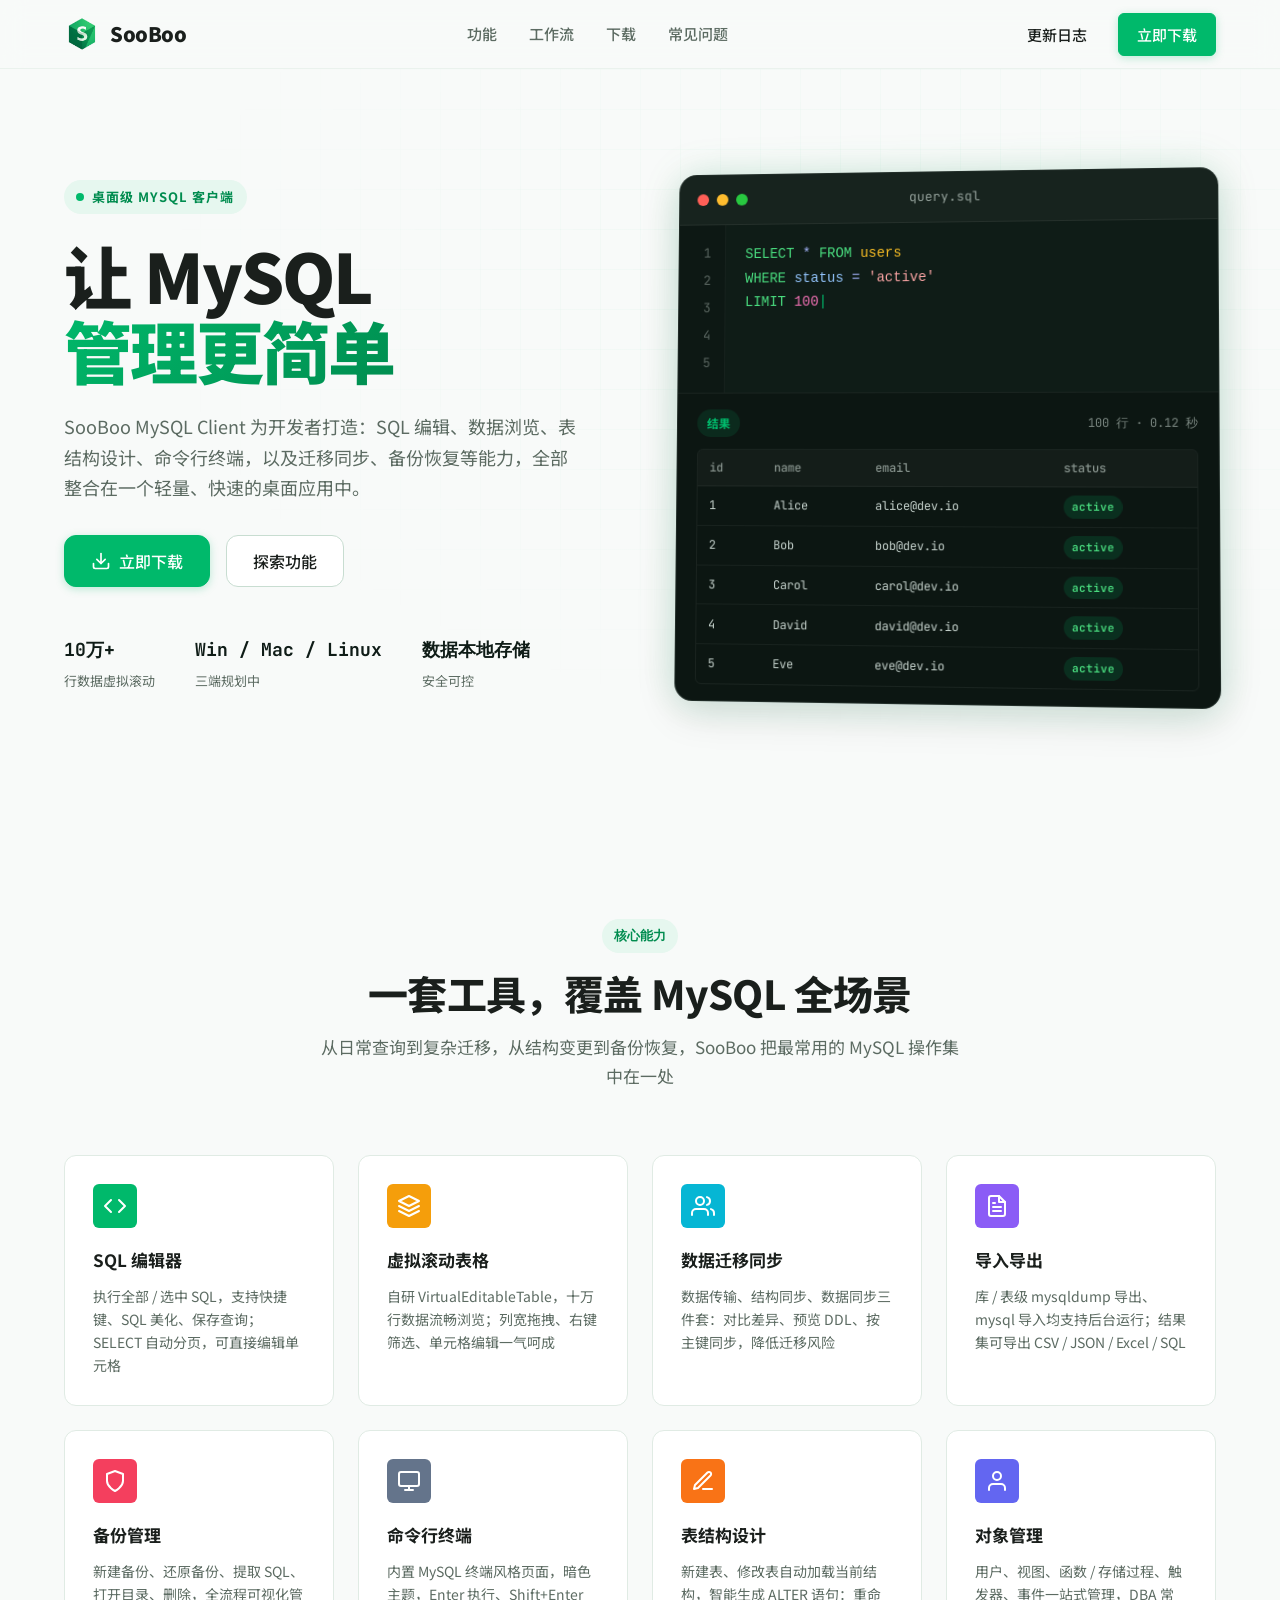
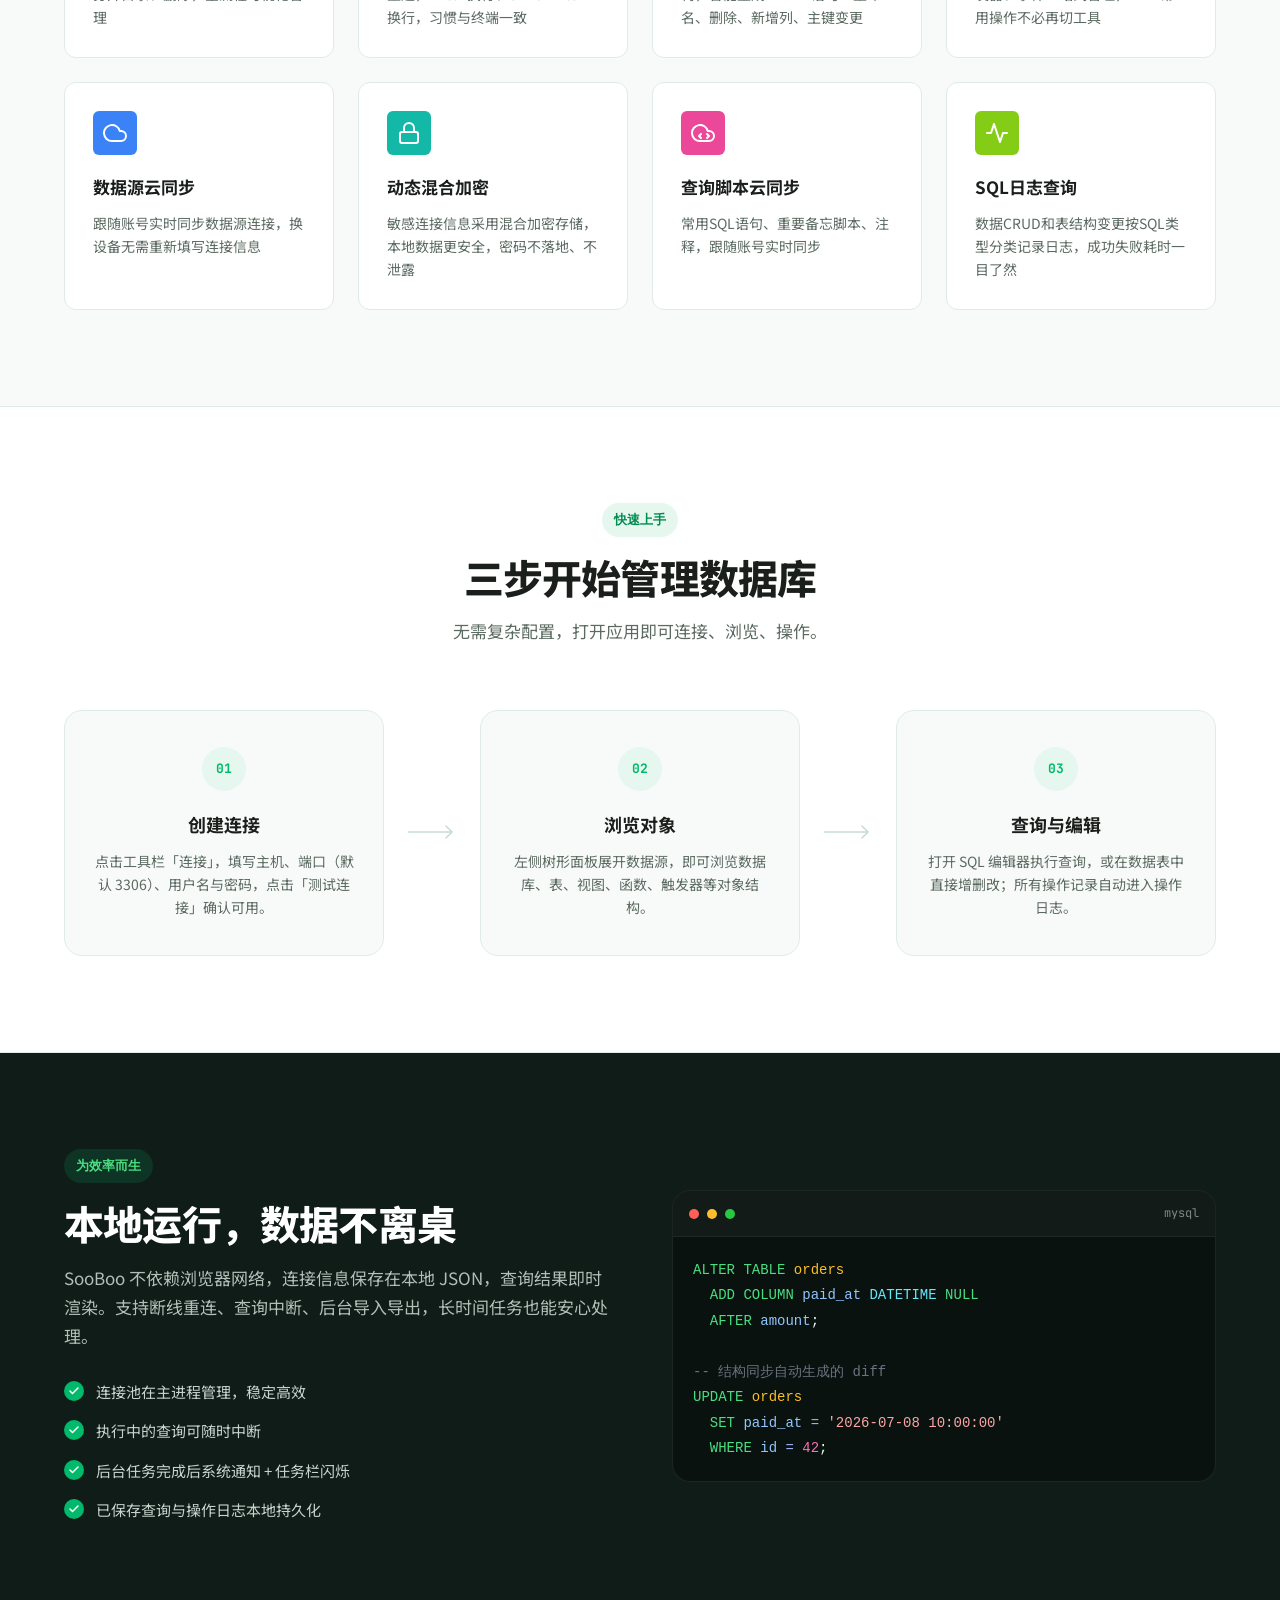
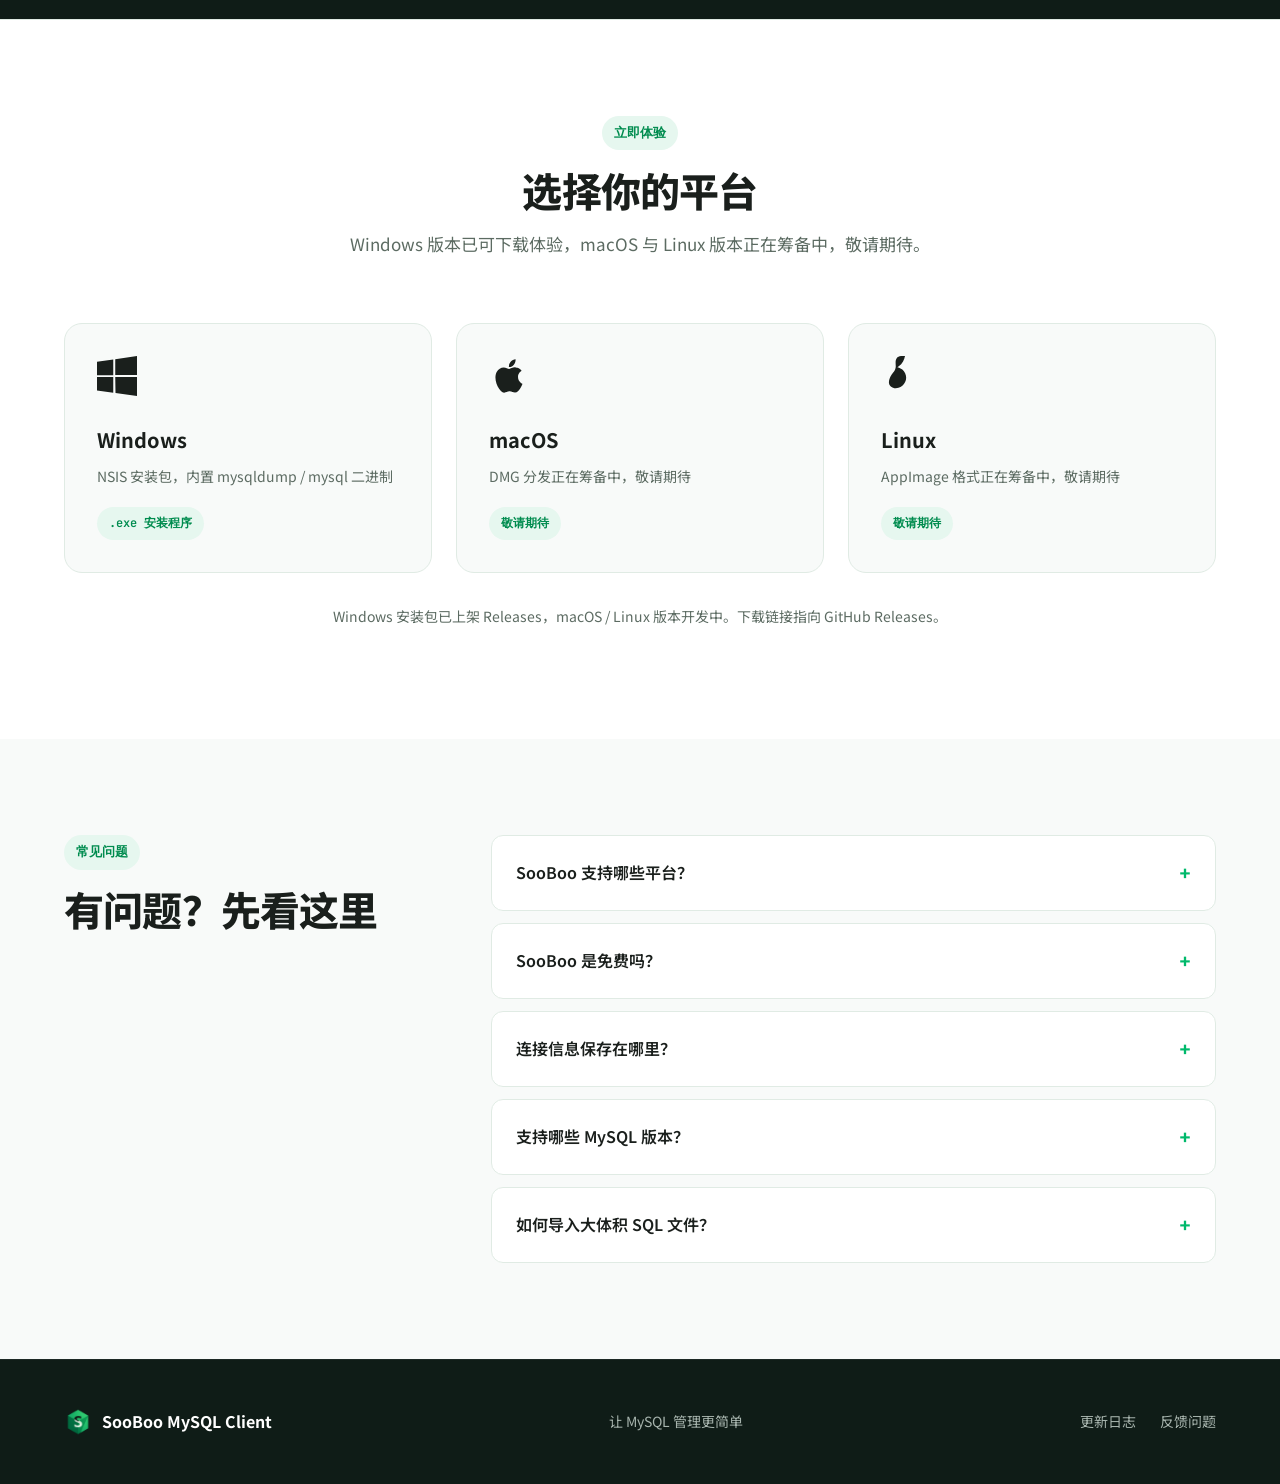
==== index.html @ 230bb172 "feat: publish" ====
<!DOCTYPE html>
<html lang="zh-CN">
<head>
  <meta charset="UTF-8" />
  <meta name="viewport" content="width=device-width, initial-scale=1.0" />
  <title>SooBoo MySQL Client — 简洁实用的 MySQL 桌面客户端</title>
  <meta name="description" content="SooBoo MySQL Client 是一款简洁实用的桌面 MySQL 管理工具，支持 SQL 编辑、数据浏览、表结构设计、迁移同步、备份恢复、命令行终端等完整功能。" />
  <link rel="preconnect" href="https://fonts.googleapis.com" />
  <link rel="preconnect" href="https://fonts.gstatic.com" crossorigin />
  <link href="https://fonts.googleapis.com/css2?family=JetBrains+Mono:wght@400;500;700&family=Noto+Sans+SC:wght@400;500;700;900&display=swap" rel="stylesheet" />
  <link rel="icon" type="image/png" href="assets/logo.png" />
  <link rel="stylesheet" href="styles.css" />
</head>
<body>
  <header class="site-header" id="header">
    <div class="container header-inner">
      <a class="brand" href="#" aria-label="SooBoo MySQL Client 首页">
        <img src="assets/logo.png" alt="" class="brand-logo" width="36" height="36" />
        <span class="brand-name">SooBoo</span>
      </a>

      <nav class="main-nav" aria-label="主导航">
        <a href="#features">功能</a>
        <a href="#workflow">工作流</a>
        <a href="#download">下载</a>
        <a href="#faq">常见问题</a>
      </nav>

      <div class="header-actions">
        <a class="btn btn-ghost" href="https://github.com/LuckLin520/sooboo_mysql/releases" target="_blank" rel="noopener">更新日志</a>
        <a class="btn btn-primary" href="#download">立即下载</a>
      </div>

      <button class="menu-toggle" aria-label="打开菜单" aria-expanded="false" aria-controls="mobile-menu">
        <svg width="24" height="24" viewBox="0 0 24 24" fill="none" stroke="currentColor" stroke-width="2" stroke-linecap="round">
          <line x1="3" y1="6" x2="21" y2="6"></line>
          <line x1="3" y1="12" x2="21" y2="12"></line>
          <line x1="3" y1="18" x2="21" y2="18"></line>
        </svg>
      </button>
    </div>

    <div class="mobile-menu" id="mobile-menu" hidden>
      <nav aria-label="移动端导航">
        <a href="#features">功能</a>
        <a href="#workflow">工作流</a>
        <a href="#download">下载</a>
        <a href="#faq">常见问题</a>
        <a class="btn btn-primary" href="#download">立即下载</a>
      </nav>
    </div>
  </header>

  <main id="main">
    <section class="hero" aria-labelledby="hero-title">
      <div class="hero-grid" aria-hidden="true"></div>
      <div class="container hero-inner">
        <div class="hero-copy">
          <div class="eyebrow">
            <span class="eyebrow-dot"></span>
            桌面级 MySQL 客户端
          </div>
          <h1 id="hero-title" class="hero-title">
            让 MySQL<br />
            <span class="text-gradient">管理更简单</span>
          </h1>
          <p class="hero-lead">
            SooBoo MySQL Client 为开发者打造：SQL 编辑、数据浏览、表结构设计、命令行终端，以及迁移同步、备份恢复等能力，全部整合在一个轻量、快速的桌面应用中。
          </p>
          <div class="hero-cta">
            <a class="btn btn-primary btn-lg" href="#download">
              <svg width="20" height="20" viewBox="0 0 24 24" fill="none" stroke="currentColor" stroke-width="2" stroke-linecap="round" stroke-linejoin="round" aria-hidden="true">
                <path d="M21 15v4a2 2 0 0 1-2 2H5a2 2 0 0 1-2-2v-4"></path>
                <polyline points="7 10 12 15 17 10"></polyline>
                <line x1="12" y1="15" x2="12" y2="3"></line>
              </svg>
              立即下载
            </a>
            <a class="btn btn-secondary btn-lg" href="#features">
              探索功能
            </a>
          </div>
          <div class="hero-stats">
            <div class="stat">
              <strong class="stat-value">10万+</strong>
              <span class="stat-label">行数据虚拟滚动</span>
            </div>
            <div class="stat">
              <strong class="stat-value">Win / Mac / Linux</strong>
              <span class="stat-label">三端规划中</span>
            </div>
            <div class="stat">
              <strong class="stat-value">数据本地存储</strong>
              <span class="stat-label">安全可控</span>
            </div>
          </div>
        </div>

        <div class="hero-demo">
          <div class="editor-window">
            <div class="editor-titlebar">
              <div class="window-controls">
                <span class="window-dot"></span>
                <span class="window-dot"></span>
                <span class="window-dot"></span>
              </div>
              <span class="editor-filename">query.sql</span>
            </div>
            <div class="editor-body">
              <div class="editor-sidebar">
                <span>1</span>
                <span>2</span>
                <span>3</span>
                <span>4</span>
                <span>5</span>
              </div>
              <div class="editor-content">
                <pre><code><span class="sql-keyword">SELECT</span> <span class="sql-operator">*</span> <span class="sql-keyword">FROM</span> <span class="sql-table">users</span>
<span class="sql-keyword">WHERE</span> <span class="sql-column">status</span> <span class="sql-operator">=</span> <span class="sql-string">'active'</span>
<span class="sql-keyword">LIMIT</span> <span class="sql-number">100</span><span class="cursor" aria-hidden="true">|</span></code></pre>
              </div>
            </div>
            <div class="result-panel">
              <div class="result-header">
                <span class="result-badge">结果</span>
                <span class="result-meta">100 行 · 0.12 秒</span>
              </div>
              <div class="result-table-wrap">
                <table class="result-table">
                  <thead>
                    <tr>
                      <th>id</th>
                      <th>name</th>
                      <th>email</th>
                      <th>status</th>
                    </tr>
                  </thead>
                  <tbody>
                    <tr><td>1</td><td>Alice</td><td>alice@dev.io</td><td><span class="status-pill active">active</span></td></tr>
                    <tr><td>2</td><td>Bob</td><td>bob@dev.io</td><td><span class="status-pill active">active</span></td></tr>
                    <tr><td>3</td><td>Carol</td><td>carol@dev.io</td><td><span class="status-pill active">active</span></td></tr>
                    <tr><td>4</td><td>David</td><td>david@dev.io</td><td><span class="status-pill active">active</span></td></tr>
                    <tr><td>5</td><td>Eve</td><td>eve@dev.io</td><td><span class="status-pill active">active</span></td></tr>
                  </tbody>
                </table>
              </div>
            </div>
          </div>
        </div>
      </div>
    </section>

    <section class="section features" id="features" aria-labelledby="features-title">
      <div class="container">
        <div class="section-header reveal">
          <span class="section-eyebrow">核心能力</span>
          <h2 id="features-title" class="section-title">一套工具，覆盖 MySQL 全场景</h2>
          <p class="section-desc">从日常查询到复杂迁移，从结构变更到备份恢复，SooBoo 把最常用的 MySQL 操作集中在一处</p>
        </div>

        <div class="features-grid">
          <article class="feature-card reveal">
            <div class="feature-icon feature-icon-green">
              <svg width="24" height="24" viewBox="0 0 24 24" fill="none" stroke="currentColor" stroke-width="2" stroke-linecap="round" stroke-linejoin="round" aria-hidden="true">
                <polyline points="16 18 22 12 16 6"></polyline>
                <polyline points="8 6 2 12 8 18"></polyline>
              </svg>
            </div>
            <h3>SQL 编辑器</h3>
            <p>执行全部 / 选中 SQL，支持快捷键、SQL 美化、保存查询；SELECT 自动分页，可直接编辑单元格</p>
          </article>

          <article class="feature-card reveal">
            <div class="feature-icon feature-icon-amber">
              <svg width="24" height="24" viewBox="0 0 24 24" fill="none" stroke="currentColor" stroke-width="2" stroke-linecap="round" stroke-linejoin="round" aria-hidden="true">
                <path d="M12 2L2 7l10 5 10-5-10-5z"></path>
                <path d="M2 17l10 5 10-5"></path>
                <path d="M2 12l10 5 10-5"></path>
              </svg>
            </div>
            <h3>虚拟滚动表格</h3>
            <p>自研 VirtualEditableTable，十万行数据流畅浏览；列宽拖拽、右键筛选、单元格编辑一气呵成</p>
          </article>

          <article class="feature-card reveal">
            <div class="feature-icon feature-icon-cyan">
              <svg width="24" height="24" viewBox="0 0 24 24" fill="none" stroke="currentColor" stroke-width="2" stroke-linecap="round" stroke-linejoin="round" aria-hidden="true">
                <path d="M17 21v-2a4 4 0 0 0-4-4H5a4 4 0 0 0-4 4v2"></path>
                <circle cx="9" cy="7" r="4"></circle>
                <path d="M23 21v-2a4 4 0 0 0-3-3.87"></path>
                <path d="M16 3.13a4 4 0 0 1 0 7.75"></path>
              </svg>
            </div>
            <h3>数据迁移同步</h3>
            <p>数据传输、结构同步、数据同步三件套：对比差异、预览 DDL、按主键同步，降低迁移风险</p>
          </article>

          <article class="feature-card reveal">
            <div class="feature-icon feature-icon-purple">
              <svg width="24" height="24" viewBox="0 0 24 24" fill="none" stroke="currentColor" stroke-width="2" stroke-linecap="round" stroke-linejoin="round" aria-hidden="true">
                <path d="M14 2H6a2 2 0 0 0-2 2v16a2 2 0 0 0 2 2h12a2 2 0 0 0 2-2V8z"></path>
                <polyline points="14 2 14 8 20 8"></polyline>
                <line x1="16" y1="13" x2="8" y2="13"></line>
                <line x1="16" y1="17" x2="8" y2="17"></line>
                <polyline points="10 9 9 9 8 9"></polyline>
              </svg>
            </div>
            <h3>导入导出</h3>
            <p>库 / 表级 mysqldump 导出、mysql 导入均支持后台运行；结果集可导出 CSV / JSON / Excel / SQL</p>
          </article>

          <article class="feature-card reveal">
            <div class="feature-icon feature-icon-rose">
              <svg width="24" height="24" viewBox="0 0 24 24" fill="none" stroke="currentColor" stroke-width="2" stroke-linecap="round" stroke-linejoin="round" aria-hidden="true">
                <path d="M12 22s8-4 8-10V5l-8-3-8 3v7c0 6 8 10 8 10z"></path>
              </svg>
            </div>
            <h3>备份管理</h3>
            <p>新建备份、还原备份、提取 SQL、打开目录、删除，全流程可视化管理</p>
          </article>

          <article class="feature-card reveal">
            <div class="feature-icon feature-icon-slate">
              <svg width="24" height="24" viewBox="0 0 24 24" fill="none" stroke="currentColor" stroke-width="2" stroke-linecap="round" stroke-linejoin="round" aria-hidden="true">
                <rect x="2" y="3" width="20" height="14" rx="2" ry="2"></rect>
                <line x1="8" y1="21" x2="16" y2="21"></line>
                <line x1="12" y1="17" x2="12" y2="21"></line>
              </svg>
            </div>
            <h3>命令行终端</h3>
            <p>内置 MySQL 终端风格页面，暗色主题，Enter 执行、Shift+Enter 换行，习惯与终端一致</p>
          </article>

          <article class="feature-card reveal">
            <div class="feature-icon feature-icon-orange">
              <svg width="24" height="24" viewBox="0 0 24 24" fill="none" stroke="currentColor" stroke-width="2" stroke-linecap="round" stroke-linejoin="round" aria-hidden="true">
                <path d="M12 20h9"></path>
                <path d="M16.5 3.5a2.121 2.121 0 0 1 3 3L7 19l-4 1 1-4L16.5 3.5z"></path>
              </svg>
            </div>
            <h3>表结构设计</h3>
            <p>新建表、修改表自动加载当前结构，智能生成 ALTER 语句：重命名、删除、新增列、主键变更</p>
          </article>

          <article class="feature-card reveal">
            <div class="feature-icon feature-icon-indigo">
              <svg width="24" height="24" viewBox="0 0 24 24" fill="none" stroke="currentColor" stroke-width="2" stroke-linecap="round" stroke-linejoin="round" aria-hidden="true">
                <path d="M20 21v-2a4 4 0 0 0-4-4H8a4 4 0 0 0-4 4v2"></path>
                <circle cx="12" cy="7" r="4"></circle>
              </svg>
            </div>
            <h3>对象管理</h3>
            <p>用户、视图、函数 / 存储过程、触发器、事件一站式管理，DBA 常用操作不必再切工具</p>
          </article>

          <article class="feature-card reveal">
            <div class="feature-icon feature-icon-blue">
              <svg width="24" height="24" viewBox="0 0 24 24" fill="none" stroke="currentColor" stroke-width="2" stroke-linecap="round" stroke-linejoin="round" aria-hidden="true">
                <path d="M18 10h-1.26A8 8 0 1 0 9 20h9a5 5 0 0 0 0-10z"></path>
              </svg>
            </div>
            <h3>数据源云同步</h3>
            <p>跟随账号实时同步数据源连接，换设备无需重新填写连接信息</p>
          </article>

          <article class="feature-card reveal">
            <div class="feature-icon feature-icon-teal">
              <svg width="24" height="24" viewBox="0 0 24 24" fill="none" stroke="currentColor" stroke-width="2" stroke-linecap="round" stroke-linejoin="round" aria-hidden="true">
                <rect x="3" y="11" width="18" height="11" rx="2" ry="2"></rect>
                <path d="M7 11V7a5 5 0 0 1 10 0v4"></path>
              </svg>
            </div>
            <h3>动态混合加密</h3>
            <p>敏感连接信息采用混合加密存储，本地数据更安全，密码不落地、不泄露</p>
          </article>

          <article class="feature-card reveal">
            <div class="feature-icon feature-icon-pink">
              <svg width="24" height="24" viewBox="0 0 24 24" fill="none" stroke="currentColor" stroke-width="2" stroke-linecap="round" stroke-linejoin="round" aria-hidden="true">
                <path d="M18 10h-1.26A8 8 0 1 0 9 20h9a5 5 0 0 0 0-10z"></path>
                <polyline points="10 13 8 15 10 17"></polyline>
                <polyline points="16 13 18 15 16 17"></polyline>
              </svg>
            </div>
            <h3>查询脚本云同步</h3>
            <p>常用SQL语句、重要备忘脚本、注释，跟随账号实时同步</p>
          </article>

          <article class="feature-card reveal">
            <div class="feature-icon feature-icon-lime">
              <svg width="24" height="24" viewBox="0 0 24 24" fill="none" stroke="currentColor" stroke-width="2" stroke-linecap="round" stroke-linejoin="round" aria-hidden="true">
                <polyline points="22 12 18 12 15 21 9 3 6 12 2 12"></polyline>
              </svg>
            </div>
            <h3>SQL日志查询</h3>
            <p>数据CRUD和表结构变更按SQL类型分类记录日志，成功失败耗时一目了然</p>
          </article>
        </div>
      </div>
    </section>

    <section class="section workflow" id="workflow" aria-labelledby="workflow-title">
      <div class="container">
        <div class="section-header reveal">
          <span class="section-eyebrow">快速上手</span>
          <h2 id="workflow-title" class="section-title">三步开始管理数据库</h2>
          <p class="section-desc">无需复杂配置，打开应用即可连接、浏览、操作。</p>
        </div>

        <div class="workflow-grid">
          <div class="workflow-step reveal">
            <div class="step-number">01</div>
            <h3>创建连接</h3>
            <p>点击工具栏「连接」，填写主机、端口（默认 3306）、用户名与密码，点击「测试连接」确认可用。</p>
          </div>
          <div class="workflow-connector" aria-hidden="true">
            <svg width="48" height="16" viewBox="0 0 48 16" fill="none">
              <path d="M0 8h44m-6-6l6 6-6 6" stroke="currentColor" stroke-width="1.5" stroke-linecap="round" stroke-linejoin="round" />
            </svg>
          </div>
          <div class="workflow-step reveal">
            <div class="step-number">02</div>
            <h3>浏览对象</h3>
            <p>左侧树形面板展开数据源，即可浏览数据库、表、视图、函数、触发器等对象结构。</p>
          </div>
          <div class="workflow-connector" aria-hidden="true">
            <svg width="48" height="16" viewBox="0 0 48 16" fill="none">
              <path d="M0 8h44m-6-6l6 6-6 6" stroke="currentColor" stroke-width="1.5" stroke-linecap="round" stroke-linejoin="round" />
            </svg>
          </div>
          <div class="workflow-step reveal">
            <div class="step-number">03</div>
            <h3>查询与编辑</h3>
            <p>打开 SQL 编辑器执行查询，或在数据表中直接增删改；所有操作记录自动进入操作日志。</p>
          </div>
        </div>
      </div>
    </section>

    <section class="section power" aria-labelledby="power-title">
      <div class="container power-inner">
        <div class="power-copy reveal">
          <span class="section-eyebrow">为效率而生</span>
          <h2 id="power-title" class="section-title">本地运行，数据不离桌</h2>
          <p>SooBoo 不依赖浏览器网络，连接信息保存在本地 JSON，查询结果即时渲染。支持断线重连、查询中断、后台导入导出，长时间任务也能安心处理。</p>
          <ul class="checklist">
            <li>连接池在主进程管理，稳定高效</li>
            <li>执行中的查询可随时中断</li>
            <li>后台任务完成后系统通知 + 任务栏闪烁</li>
            <li>已保存查询与操作日志本地持久化</li>
          </ul>
        </div>
        <div class="power-visual reveal">
          <div class="code-block">
            <div class="code-header">
              <span class="code-dot"></span>
              <span class="code-dot"></span>
              <span class="code-dot"></span>
              <span class="code-lang">mysql</span>
            </div>
            <pre><code><span class="sql-keyword">ALTER TABLE</span> <span class="sql-table">orders</span>
  <span class="sql-keyword">ADD COLUMN</span> <span class="sql-column">paid_at</span> <span class="sql-type">DATETIME</span> <span class="sql-keyword">NULL</span>
  <span class="sql-keyword">AFTER</span> <span class="sql-column">amount</span>;

<span class="sql-comment">-- 结构同步自动生成的 diff</span>
<span class="sql-keyword">UPDATE</span> <span class="sql-table">orders</span>
  <span class="sql-keyword">SET</span> <span class="sql-column">paid_at</span> <span class="sql-operator">=</span> <span class="sql-string">'2026-07-08 10:00:00'</span>
  <span class="sql-keyword">WHERE</span> <span class="sql-column">id</span> <span class="sql-operator">=</span> <span class="sql-number">42</span>;</code></pre>
          </div>
        </div>
      </div>
    </section>

    <section class="section download" id="download" aria-labelledby="download-title">
      <div class="container">
        <div class="section-header reveal">
          <span class="section-eyebrow">立即体验</span>
          <h2 id="download-title" class="section-title">选择你的平台</h2>
          <p class="section-desc">Windows 版本已可下载体验，macOS 与 Linux 版本正在筹备中，敬请期待。</p>
        </div>

        <div class="download-grid">
          <a class="download-card reveal" href="https://github.com/LuckLin520/sooboo_mysql/releases" target="_blank" rel="noopener" data-os="win">
            <div class="download-icon">
              <svg width="40" height="40" viewBox="0 0 24 24" fill="currentColor" aria-hidden="true">
                <path d="M0 3.449L9.75 2.1v9.451H0m10.949-9.602L24 0v11.4H10.949M0 12.6h9.75v9.451L0 20.699M10.949 12.6H24V24l-12.9-1.801"/>
              </svg>
            </div>
            <h3>Windows</h3>
            <p>NSIS 安装包，内置 mysqldump / mysql 二进制</p>
            <span class="download-tag">.exe 安装程序</span>
          </a>

          <div class="download-card reveal download-card-soon" data-os="mac">
            <div class="download-icon">
              <svg width="40" height="40" viewBox="0 0 24 24" fill="currentColor" aria-hidden="true">
                <path d="M18.71 19.5c-.83 1.24-1.71 2.45-3.05 2.47-1.34.03-1.77-.79-3.29-.79-1.53 0-2 .77-3.27.82-1.31.05-2.3-1.32-3.14-2.53C4.25 17 2.94 12.45 4.7 9.39c.87-1.52 2.43-2.48 4.12-2.51 1.28-.02 2.5.87 3.29.87.78 0 2.26-1.07 3.81-.91.65.03 2.47.26 3.64 1.98-.09.06-2.17 1.28-2.15 3.81.03 3.02 2.65 4.03 2.68 4.04-.03.07-.42 1.44-1.38 2.83M13 3.5c.73-.83 1.94-1.46 2.94-1.5.13 1.17-.34 2.35-1.04 3.19-.69.85-1.83 1.51-2.95 1.42-.15-1.15.41-2.35 1.05-3.11z"/>
              </svg>
            </div>
            <h3>macOS</h3>
            <p>DMG 分发正在筹备中，敬请期待</p>
            <span class="download-tag download-tag-soon">敬请期待</span>
          </div>

          <div class="download-card reveal download-card-soon" data-os="linux">
            <div class="download-icon">
              <svg width="40" height="40" viewBox="0 0 24 24" fill="currentColor" aria-hidden="true">
                <path d="M12.504 0c-.155 0-.315.008-.48.021-4.226.333-3.105 4.807-3.17 6.298-.076 1.092-.3 1.953-1.05 3.02-.885 1.051-2.127 2.75-2.716 4.521-.278.832-.41 1.684-.287 2.489.117.762.495 1.443 1.078 1.953.584.51 1.329.858 2.129.997.797.138 1.653.074 2.48-.198.827-.271 1.625-.714 2.32-1.304.695-.59 1.28-1.32 1.68-2.142.4-.823.61-1.73.61-2.67 0-.94-.21-1.847-.61-2.67-.4-.822-.985-1.552-1.68-2.142-.695-.59-1.493-1.033-2.32-1.304-.205-.067-.41-.124-.615-.171.26-.173.52-.35.772-.542 1.04-.793 1.93-1.79 2.59-2.916.66-1.126 1.08-2.385 1.21-3.674.026-.257.04-.51.04-.754 0-.578-.085-1.104-.252-1.544-.168-.44-.42-.795-.74-1.018-.32-.223-.703-.337-1.138-.337h-.002z"/>
              </svg>
            </div>
            <h3>Linux</h3>
            <p>AppImage 格式正在筹备中，敬请期待</p>
            <span class="download-tag download-tag-soon">敬请期待</span>
          </div>
        </div>

        <div class="download-note reveal">
          <p>Windows 安装包已上架 Releases，macOS / Linux 版本开发中。下载链接指向 GitHub Releases。</p>
        </div>
      </div>
    </section>

    <section class="section faq" id="faq" aria-labelledby="faq-title">
      <div class="container faq-inner">
        <div class="faq-header reveal">
          <span class="section-eyebrow">常见问题</span>
          <h2 id="faq-title" class="section-title">有问题？先看这里</h2>
        </div>

        <div class="faq-list reveal">
          <details class="faq-item">
            <summary>SooBoo 支持哪些平台？</summary>
            <p>目前 Windows 版本已可下载使用，macOS 与 Linux 版本正在筹备中，敬请期待。</p>
          </details>
          <!-- <details class="faq-item">
            <summary>macOS / Linux 上为什么需要单独安装 mysql-client？</summary>
            <p>Mac 需要区分 arm64 / x64、处理 dylib rpath 且未签名二进制会被 Gatekeeper 拦截；Linux 发行版差异大。因此 Mac / Linux 默认走 Homebrew / apt / yum 等官方包管理器路线，安装更可靠。</p>
          </details> -->
          <details class="faq-item">
            <summary>SooBoo 是免费吗？</summary>
            <p>大部分常用功能无需登录即可免费使用；数据/结构传输同步等高级功能需要登录或者升级 PRO 后使用。</p>
          </details>
          <details class="faq-item">
            <summary>连接信息保存在哪里？</summary>
            <p>未登录时，所有连接配置、已保存查询、操作日志均通过系统级加密保存在本地；登录后采用动态密钥混合模式加密，在保证安全的前提下实现云同步。</p>
          </details>
          <details class="faq-item">
            <summary>支持哪些 MySQL 版本？</summary>
            <p>支持主流 MySQL 5.7 / 8.0 及以上版本，以及兼容 MySQL 协议的 MariaDB 等。</p>
          </details>
          <details class="faq-item">
            <summary>如何导入大体积 SQL 文件？</summary>
            <p>通过「文件 → 导入」选择 SQL 文件，任务会在后台运行。即使关闭弹窗，导入仍会继续，完成后会通过系统通知提醒。</p>
          </details>
        </div>
      </div>
    </section>
  </main>

  <footer class="site-footer">
    <div class="container footer-inner">
      <div class="footer-brand">
        <img src="assets/logo.png" alt="" width="28" height="28" />
        <span>SooBoo MySQL Client</span>
      </div>
      <p class="footer-copy">让 MySQL 管理更简单</p>
      <div class="footer-links">
        <a href="https://github.com/LuckLin520/sooboo_mysql/releases" target="_blank" rel="noopener">更新日志</a>
        <a href="https://github.com/LuckLin520/sooboo_mysql/issues" target="_blank" rel="noopener">反馈问题</a>
      </div>
    </div>
  </footer>

  <script src="script.js"></script>
</body>
</html>
---- styles.css ----
:root {
  --color-bg: #f8faf9;
  --color-surface: #ffffff;
  --color-surface-elevated: #ffffff;
  --color-primary: #00b96b;
  --color-primary-dark: #008c4f;
  --color-primary-light: #e6f7ef;
  --color-dark: #0f1c17;
  --color-text: #1a1f1c;
  --color-text-muted: #5c6b62;
  --color-border: #e0ebe4;
  --color-border-strong: #c8ddd1;
  --color-amber: #f59e0b;
  --color-cyan: #06b6d4;
  --color-purple: #8b5cf6;
  --color-rose: #f43f5e;
  --color-slate: #64748b;
  --color-orange: #f97316;
  --color-indigo: #6366f1;
  --color-blue: #3b82f6;
  --color-pink: #ec4899;
  --color-teal: #14b8a6;
  --color-lime: #84cc16;
  --color-code-bg: #0f1c17;
  --color-code-text: #e8f5ee;

  --font-display: "Noto Sans SC", "PingFang SC", "Microsoft YaHei", sans-serif;
  --font-body: "Noto Sans SC", "PingFang SC", "Microsoft YaHei", sans-serif;
  --font-mono: "JetBrains Mono", "Fira Code", "SF Mono", Consolas, monospace;

  --radius-sm: 6px;
  --radius-md: 12px;
  --radius-lg: 18px;
  --radius-xl: 24px;

  --shadow-sm: 0 1px 2px rgba(15, 28, 23, 0.04);
  --shadow-md: 0 4px 12px rgba(15, 28, 23, 0.08);
  --shadow-lg: 0 12px 40px rgba(15, 28, 23, 0.12);
  --shadow-glow: 0 0 40px rgba(0, 185, 107, 0.15);

  --transition-fast: 150ms ease;
  --transition-base: 250ms cubic-bezier(0.4, 0, 0.2, 1);
}

* {
  box-sizing: border-box;
}

html {
  scroll-behavior: smooth;
}

@media (prefers-reduced-motion: reduce) {
  html {
    scroll-behavior: auto;
  }
  *,
  *::before,
  *::after {
    animation-duration: 0.01ms !important;
    animation-iteration-count: 1 !important;
    transition-duration: 0.01ms !important;
  }
}

body {
  margin: 0;
  font-family: var(--font-body);
  font-size: 16px;
  line-height: 1.7;
  color: var(--color-text);
  background-color: var(--color-bg);
  -webkit-font-smoothing: antialiased;
  -moz-osx-font-smoothing: grayscale;
}

img {
  max-width: 100%;
  height: auto;
}

a {
  color: var(--color-primary-dark);
  text-decoration: none;
}

a:focus-visible,
button:focus-visible,
summary:focus-visible {
  outline: 2px solid var(--color-primary);
  outline-offset: 2px;
}

.skip-link {
  position: absolute;
  top: -40px;
  left: 0;
  background: var(--color-dark);
  color: var(--color-surface);
  padding: 8px 16px;
  z-index: 10000;
  border-radius: 0 0 var(--radius-md) 0;
  font-weight: 500;
}

.skip-link:focus {
  top: 0;
}

.container {
  width: 100%;
  max-width: 1200px;
  margin: 0 auto;
  padding: 0 24px;
}

/* Buttons */
.btn {
  display: inline-flex;
  align-items: center;
  justify-content: center;
  gap: 8px;
  padding: 10px 18px;
  border-radius: var(--radius-sm);
  font-family: var(--font-body);
  font-size: 15px;
  font-weight: 500;
  line-height: 1.4;
  border: 1.5px solid transparent;
  cursor: pointer;
  transition: all var(--transition-base);
  text-decoration: none;
}

.btn svg {
  flex-shrink: 0;
}

.btn-primary {
  background: var(--color-primary);
  color: #fff;
  border-color: var(--color-primary);
  box-shadow: 0 2px 8px rgba(0, 185, 107, 0.25);
}

.btn-primary:hover {
  background: var(--color-primary-dark);
  border-color: var(--color-primary-dark);
  transform: translateY(-1px);
  box-shadow: 0 4px 14px rgba(0, 185, 107, 0.35);
}

.btn-secondary {
  background: var(--color-surface);
  color: var(--color-text);
  border-color: var(--color-border-strong);
}

.btn-secondary:hover {
  border-color: var(--color-primary);
  color: var(--color-primary-dark);
  transform: translateY(-1px);
}

.btn-ghost {
  background: transparent;
  color: var(--color-text);
  border-color: transparent;
}

.btn-ghost:hover {
  color: var(--color-primary-dark);
  background: var(--color-primary-light);
}

.btn-lg {
  padding: 14px 26px;
  font-size: 16px;
  border-radius: var(--radius-md);
}

/* Header */
.site-header {
  position: sticky;
  top: 0;
  z-index: 1000;
  background: rgba(248, 250, 249, 0.82);
  backdrop-filter: blur(12px);
  border-bottom: 1px solid rgba(224, 235, 228, 0.6);
}

.header-inner {
  display: flex;
  align-items: center;
  justify-content: space-between;
  height: 68px;
}

.brand {
  display: flex;
  align-items: center;
  gap: 10px;
  color: var(--color-text);
  font-weight: 900;
  font-size: 20px;
  letter-spacing: -0.02em;
}

.brand-logo {
  border-radius: var(--radius-sm);
}

.main-nav {
  display: flex;
  align-items: center;
  gap: 32px;
}

.main-nav a {
  color: var(--color-text-muted);
  font-weight: 500;
  font-size: 15px;
  position: relative;
  transition: color var(--transition-fast);
}

.main-nav a:hover {
  color: var(--color-text);
}

.main-nav a::after {
  content: "";
  position: absolute;
  bottom: -4px;
  left: 0;
  width: 0;
  height: 2px;
  background: var(--color-primary);
  transition: width var(--transition-base);
}

.main-nav a:hover::after {
  width: 100%;
}

.header-actions {
  display: flex;
  align-items: center;
  gap: 12px;
}

.menu-toggle {
  display: none;
  background: transparent;
  border: none;
  color: var(--color-text);
  cursor: pointer;
  padding: 6px;
}

.mobile-menu {
  position: absolute;
  top: 68px;
  left: 0;
  right: 0;
  background: var(--color-surface);
  border-bottom: 1px solid var(--color-border);
  padding: 16px 24px;
  box-shadow: var(--shadow-lg);
}

.mobile-menu nav {
  display: flex;
  flex-direction: column;
  gap: 12px;
}

.mobile-menu a {
  color: var(--color-text);
  font-weight: 500;
  padding: 10px 0;
}

/* Hero */
.hero {
  position: relative;
  padding: 100px 0 120px;
  overflow: hidden;
}

.hero-grid {
  position: absolute;
  inset: 0;
  pointer-events: none;
  background-image:
    linear-gradient(rgba(0, 185, 107, 0.04) 1px, transparent 1px),
    linear-gradient(90deg, rgba(0, 185, 107, 0.04) 1px, transparent 1px);
  background-size: 40px 40px;
  mask-image: radial-gradient(ellipse at 70% 30%, black 0%, transparent 60%);
  -webkit-mask-image: radial-gradient(ellipse at 70% 30%, black 0%, transparent 60%);
}

.hero-inner {
  position: relative;
  display: grid;
  grid-template-columns: 1fr 1fr;
  gap: 64px;
  align-items: center;
}

.eyebrow {
  display: inline-flex;
  align-items: center;
  gap: 8px;
  font-size: 13px;
  font-weight: 700;
  letter-spacing: 0.08em;
  text-transform: uppercase;
  color: var(--color-primary-dark);
  background: var(--color-primary-light);
  padding: 6px 12px;
  border-radius: 999px;
  margin-bottom: 24px;
  width: fit-content;
}

.eyebrow-dot {
  width: 8px;
  height: 8px;
  background: var(--color-primary);
  border-radius: 50%;
  animation: pulse-dot 2s infinite;
}

@keyframes pulse-dot {
  0%, 100% { opacity: 1; transform: scale(1); }
  50% { opacity: 0.6; transform: scale(0.85); }
}

.hero-title {
  font-family: var(--font-display);
  font-size: clamp(40px, 6vw, 68px);
  font-weight: 900;
  line-height: 1.1;
  letter-spacing: -0.03em;
  margin: 0 0 24px;
}

.text-gradient {
  background: linear-gradient(135deg, var(--color-primary) 0%, var(--color-primary-dark) 100%);
  -webkit-background-clip: text;
  -webkit-text-fill-color: transparent;
  background-clip: text;
}

.hero-lead {
  font-size: 18px;
  color: var(--color-text-muted);
  max-width: 520px;
  margin: 0 0 32px;
}

.hero-cta {
  display: flex;
  gap: 16px;
  margin-bottom: 48px;
}

.hero-stats {
  display: flex;
  gap: 40px;
}

.stat {
  display: flex;
  flex-direction: column;
  gap: 4px;
}

.stat-value {
  font-family: var(--font-mono);
  font-size: 18px;
  font-weight: 700;
  color: var(--color-dark);
}

.stat-label {
  font-size: 13px;
  color: var(--color-text-muted);
}

/* Hero demo */
.hero-demo {
  perspective: 1200px;
}

.editor-window {
  background: var(--color-code-bg);
  border-radius: var(--radius-lg);
  box-shadow: var(--shadow-lg), var(--shadow-glow);
  overflow: hidden;
  transform: rotateY(-4deg) rotateX(2deg);
  transition: transform var(--transition-base);
  border: 1px solid rgba(255, 255, 255, 0.08);
}

.editor-window:hover {
  transform: rotateY(0deg) rotateX(0deg);
}

.editor-titlebar {
  display: flex;
  align-items: center;
  justify-content: center;
  padding: 14px 18px;
  background: rgba(255, 255, 255, 0.03);
  border-bottom: 1px solid rgba(255, 255, 255, 0.06);
  position: relative;
}

.window-controls {
  position: absolute;
  left: 18px;
  display: flex;
  gap: 8px;
}

.window-dot {
  width: 12px;
  height: 12px;
  border-radius: 50%;
  background: var(--color-slate);
}

.window-dot:nth-child(1) { background: #ff5f57; }
.window-dot:nth-child(2) { background: #febc2e; }
.window-dot:nth-child(3) { background: #28c840; }

.editor-filename {
  font-family: var(--font-mono);
  font-size: 13px;
  color: rgba(232, 245, 238, 0.6);
}

.editor-body {
  display: grid;
  grid-template-columns: 48px 1fr;
}

.editor-sidebar {
  display: flex;
  flex-direction: column;
  align-items: flex-end;
  padding: 18px 14px;
  gap: 6px;
  font-family: var(--font-mono);
  font-size: 13px;
  color: rgba(232, 245, 238, 0.35);
  background: rgba(0, 0, 0, 0.15);
  border-right: 1px solid rgba(255, 255, 255, 0.04);
}

.editor-content {
  padding: 18px 20px;
  font-family: var(--font-mono);
  font-size: 14px;
  line-height: 1.75;
  color: var(--color-code-text);
  overflow-x: auto;
}

.editor-content pre {
  margin: 0;
  white-space: pre-wrap;
}

.sql-keyword { color: #4ade80; }
.sql-table { color: #fbbf24; }
.sql-column { color: #93c5fd; }
.sql-string { color: #fca5a5; }
.sql-number { color: #f472b6; }
.sql-operator { color: #a5b4fc; }
.sql-type { color: #67e8f9; }
.sql-comment { color: #6b7280; }

.cursor {
  display: inline-block;
  color: var(--color-primary);
  animation: blink 1s step-end infinite;
  font-weight: 400;
}

@keyframes blink {
  0%, 100% { opacity: 1; }
  50% { opacity: 0; }
}

.result-panel {
  background: rgba(0, 0, 0, 0.2);
  border-top: 1px solid rgba(255, 255, 255, 0.06);
  padding: 16px 20px;
}

.result-header {
  display: flex;
  align-items: center;
  justify-content: space-between;
  margin-bottom: 12px;
}

.result-badge {
  font-size: 12px;
  font-weight: 700;
  color: var(--color-primary);
  background: rgba(0, 185, 107, 0.12);
  padding: 4px 10px;
  border-radius: 999px;
}

.result-meta {
  font-family: var(--font-mono);
  font-size: 12px;
  color: rgba(232, 245, 238, 0.5);
}

.result-table-wrap {
  overflow-x: auto;
  border-radius: var(--radius-sm);
  border: 1px solid rgba(255, 255, 255, 0.06);
}

.result-table {
  width: 100%;
  border-collapse: collapse;
  font-family: var(--font-mono);
  font-size: 12px;
}

.result-table th,
.result-table td {
  padding: 8px 12px;
  text-align: left;
  border-bottom: 1px solid rgba(255, 255, 255, 0.05);
  white-space: nowrap;
}

.result-table th {
  color: rgba(232, 245, 238, 0.55);
  font-weight: 500;
  background: rgba(255, 255, 255, 0.03);
}

.result-table td {
  color: rgba(232, 245, 238, 0.85);
}

.result-table tbody tr:last-child td {
  border-bottom: none;
}

.status-pill {
  display: inline-block;
  padding: 2px 8px;
  border-radius: 999px;
  font-size: 11px;
  font-weight: 600;
}

.status-pill.active {
  background: rgba(0, 185, 107, 0.15);
  color: #4ade80;
}

/* Sections */
.section {
  padding: 96px 0;
}

.section-header {
  max-width: 640px;
  margin: 0 auto 64px;
  text-align: center;
}

.section-eyebrow {
  display: inline-block;
  font-family: var(--font-mono);
  font-size: 13px;
  font-weight: 600;
  color: var(--color-primary-dark);
  background: var(--color-primary-light);
  padding: 6px 12px;
  border-radius: 999px;
  margin-bottom: 16px;
}

.section-title {
  font-family: var(--font-display);
  font-size: clamp(28px, 4vw, 40px);
  font-weight: 800;
  line-height: 1.2;
  letter-spacing: -0.02em;
  margin: 0 0 16px;
}

.section-desc {
  font-size: 17px;
  color: var(--color-text-muted);
  margin: 0;
}

/* Features */
.features-grid {
  display: grid;
  grid-template-columns: repeat(4, 1fr);
  gap: 24px;
}

.feature-card {
  background: var(--color-surface);
  border: 1px solid var(--color-border);
  border-radius: var(--radius-md);
  padding: 28px;
  transition: all var(--transition-base);
  position: relative;
  overflow: hidden;
}

.feature-card::before {
  content: "";
  position: absolute;
  top: 0;
  left: 0;
  right: 0;
  height: 3px;
  background: var(--card-accent, var(--color-primary));
  transform: scaleX(0);
  transform-origin: left;
  transition: transform var(--transition-base);
}

.feature-card:hover {
  transform: translateY(-4px);
  box-shadow: var(--shadow-lg);
  border-color: var(--color-border-strong);
}

.feature-card:hover::before {
  transform: scaleX(1);
}

.feature-card:nth-child(1) { --card-accent: var(--color-primary); }
.feature-card:nth-child(2) { --card-accent: var(--color-amber); }
.feature-card:nth-child(3) { --card-accent: var(--color-cyan); }
.feature-card:nth-child(4) { --card-accent: var(--color-purple); }
.feature-card:nth-child(5) { --card-accent: var(--color-rose); }
.feature-card:nth-child(6) { --card-accent: var(--color-slate); }
.feature-card:nth-child(7) { --card-accent: var(--color-orange); }
.feature-card:nth-child(8) { --card-accent: var(--color-indigo); }
.feature-card:nth-child(9) { --card-accent: var(--color-blue); }
.feature-card:nth-child(10) { --card-accent: var(--color-teal); }
.feature-card:nth-child(11) { --card-accent: var(--color-pink); }
.feature-card:nth-child(12) { --card-accent: var(--color-lime); }

.feature-icon {
  display: inline-flex;
  align-items: center;
  justify-content: center;
  width: 44px;
  height: 44px;
  border-radius: var(--radius-sm);
  margin-bottom: 18px;
  color: #fff;
}

.feature-icon-green { background: var(--color-primary); }
.feature-icon-amber { background: var(--color-amber); }
.feature-icon-cyan { background: var(--color-cyan); }
.feature-icon-purple { background: var(--color-purple); }
.feature-icon-rose { background: var(--color-rose); }
.feature-icon-slate { background: var(--color-slate); }
.feature-icon-orange { background: var(--color-orange); }
.feature-icon-indigo { background: var(--color-indigo); }
.feature-icon-blue { background: var(--color-blue); }
.feature-icon-pink { background: var(--color-pink); }
.feature-icon-teal { background: var(--color-teal); }
.feature-icon-lime { background: var(--color-lime); }

.feature-card h3 {
  font-size: 17px;
  font-weight: 700;
  margin: 0 0 10px;
}

.feature-card p {
  font-size: 14px;
  color: var(--color-text-muted);
  margin: 0;
  line-height: 1.65;
}

/* Workflow */
.workflow {
  background: var(--color-surface);
  border-top: 1px solid var(--color-border);
  border-bottom: 1px solid var(--color-border);
}

.workflow-grid {
  display: flex;
  align-items: center;
  justify-content: center;
  gap: 24px;
}

.workflow-step {
  flex: 1;
  max-width: 320px;
  text-align: center;
  padding: 36px 28px;
  background: var(--color-bg);
  border: 1px solid var(--color-border);
  border-radius: var(--radius-lg);
  transition: all var(--transition-base);
}

.workflow-step:hover {
  box-shadow: var(--shadow-md);
  transform: translateY(-3px);
}

.step-number {
  font-family: var(--font-mono);
  font-size: 13px;
  font-weight: 700;
  color: var(--color-primary);
  background: var(--color-primary-light);
  width: 44px;
  height: 44px;
  display: inline-flex;
  align-items: center;
  justify-content: center;
  border-radius: 50%;
  margin-bottom: 18px;
}

.workflow-step h3 {
  font-size: 18px;
  font-weight: 700;
  margin: 0 0 10px;
}

.workflow-step p {
  font-size: 14px;
  color: var(--color-text-muted);
  margin: 0;
  line-height: 1.65;
}

.workflow-connector {
  color: var(--color-border-strong);
  flex-shrink: 0;
}

/* Power */
.power {
  background: var(--color-dark);
  color: var(--color-surface);
}

.power .section-eyebrow {
  background: rgba(0, 185, 107, 0.15);
  color: #4ade80;
}

.power .section-title {
  color: var(--color-surface);
}

.power-inner {
  display: grid;
  grid-template-columns: 1fr 1fr;
  gap: 64px;
  align-items: center;
}

.power-copy p {
  color: rgba(232, 245, 238, 0.75);
  font-size: 17px;
  margin-bottom: 28px;
}

.checklist {
  list-style: none;
  padding: 0;
  margin: 0;
  display: flex;
  flex-direction: column;
  gap: 14px;
}

.checklist li {
  display: flex;
  align-items: flex-start;
  gap: 12px;
  color: rgba(232, 245, 238, 0.85);
  font-size: 15px;
}

.checklist li::before {
  content: "";
  width: 20px;
  height: 20px;
  flex-shrink: 0;
  margin-top: 2px;
  background: var(--color-primary);
  border-radius: 50%;
  background-image: url("data:image/svg+xml,%3Csvg xmlns='http://www.w3.org/2000/svg' width='12' height='12' viewBox='0 0 24 24' fill='none' stroke='%23fff' stroke-width='3' stroke-linecap='round' stroke-linejoin='round'%3E%3Cpolyline points='20 6 9 17 4 12'%3E%3C/polyline%3E%3C/svg%3E");
  background-repeat: no-repeat;
  background-position: center;
}

.code-block {
  background: rgba(0, 0, 0, 0.35);
  border: 1px solid rgba(255, 255, 255, 0.08);
  border-radius: var(--radius-lg);
  overflow: hidden;
}

.code-header {
  display: flex;
  align-items: center;
  gap: 8px;
  padding: 12px 16px;
  background: rgba(255, 255, 255, 0.04);
  border-bottom: 1px solid rgba(255, 255, 255, 0.06);
}

.code-dot {
  width: 10px;
  height: 10px;
  border-radius: 50%;
  background: var(--color-slate);
}

.code-dot:nth-child(1) { background: #ff5f57; }
.code-dot:nth-child(2) { background: #febc2e; }
.code-dot:nth-child(3) { background: #28c840; }

.code-lang {
  margin-left: auto;
  font-family: var(--font-mono);
  font-size: 12px;
  color: rgba(232, 245, 238, 0.5);
}

.code-block pre {
  margin: 0;
  padding: 20px;
  font-family: var(--font-mono);
  font-size: 14px;
  line-height: 1.75;
  color: var(--color-code-text);
  overflow-x: auto;
}

/* Download */
.download {
  background: var(--color-surface);
  border-top: 1px solid var(--color-border);
}

.download-grid {
  display: grid;
  grid-template-columns: repeat(3, 1fr);
  gap: 24px;
  margin-bottom: 32px;
}

.download-card {
  display: flex;
  flex-direction: column;
  align-items: flex-start;
  padding: 32px;
  background: var(--color-bg);
  border: 1px solid var(--color-border);
  border-radius: var(--radius-lg);
  color: var(--color-text);
  transition: all var(--transition-base);
}

.download-card:hover {
  border-color: var(--color-primary);
  box-shadow: var(--shadow-lg);
  transform: translateY(-4px);
}

.download-card[data-os="win"]:hover { border-color: #0078d4; }
.download-card[data-os="mac"]:hover { border-color: #555; }
.download-card[data-os="linux"]:hover { border-color: #e95420; }

.download-card-soon {
  cursor: not-allowed;
  opacity: 0.72;
}

.download-card-soon:hover {
  border-color: var(--color-border);
  box-shadow: none;
  transform: none;
}

.download-tag-soon {
  color: var(--color-text-muted);
  background: var(--color-border);
}

.download-icon {
  margin-bottom: 20px;
  color: var(--color-text);
}

.download-card h3 {
  font-size: 20px;
  font-weight: 700;
  margin: 0 0 8px;
}

.download-card p {
  font-size: 14px;
  color: var(--color-text-muted);
  margin: 0 0 20px;
  line-height: 1.6;
}

.download-tag {
  margin-top: auto;
  font-family: var(--font-mono);
  font-size: 12px;
  font-weight: 600;
  color: var(--color-primary-dark);
  background: var(--color-primary-light);
  padding: 6px 12px;
  border-radius: 999px;
}

.download-note {
  text-align: center;
  font-size: 14px;
  color: var(--color-text-muted);
}

.download-note code {
  font-family: var(--font-mono);
  background: var(--color-bg);
  padding: 2px 6px;
  border-radius: var(--radius-sm);
  border: 1px solid var(--color-border);
}

/* FAQ */
.faq-inner {
  display: grid;
  grid-template-columns: 1fr 2fr;
  gap: 64px;
  align-items: start;
}

.faq-header {
  position: sticky;
  top: 100px;
}

.faq-list {
  display: flex;
  flex-direction: column;
  gap: 12px;
}

.faq-item {
  background: var(--color-surface);
  border: 1px solid var(--color-border);
  border-radius: var(--radius-md);
  overflow: hidden;
  transition: border-color var(--transition-base);
}

.faq-item[open] {
  border-color: var(--color-border-strong);
}

.faq-item summary {
  display: flex;
  align-items: center;
  justify-content: space-between;
  padding: 20px 24px;
  font-size: 16px;
  font-weight: 600;
  cursor: pointer;
  list-style: none;
  color: var(--color-text);
}

.faq-item summary::-webkit-details-marker {
  display: none;
}

.faq-item summary::after {
  content: "+";
  font-family: var(--font-mono);
  font-size: 20px;
  color: var(--color-primary);
  transition: transform var(--transition-base);
}

.faq-item[open] summary::after {
  transform: rotate(45deg);
}

.faq-item p {
  padding: 0 24px 20px;
  margin: 0;
  color: var(--color-text-muted);
  font-size: 15px;
  line-height: 1.7;
}

.faq-item code {
  font-family: var(--font-mono);
  font-size: 13px;
  background: var(--color-bg);
  padding: 2px 6px;
  border-radius: var(--radius-sm);
  border: 1px solid var(--color-border);
}

/* Footer */
.site-footer {
  background: var(--color-dark);
  color: rgba(232, 245, 238, 0.7);
  padding: 48px 0;
  border-top: 1px solid rgba(255, 255, 255, 0.06);
}

.footer-inner {
  display: flex;
  align-items: center;
  justify-content: space-between;
  gap: 24px;
  flex-wrap: wrap;
}

.footer-brand {
  display: flex;
  align-items: center;
  gap: 10px;
  font-weight: 700;
  color: var(--color-surface);
}

.footer-copy {
  margin: 0;
  font-size: 14px;
}

.footer-links {
  display: flex;
  gap: 24px;
}

.footer-links a {
  color: rgba(232, 245, 238, 0.7);
  font-size: 14px;
  transition: color var(--transition-fast);
}

.footer-links a:hover {
  color: var(--color-primary);
}

/* Scroll reveal */
.reveal {
  opacity: 0;
  transform: translateY(24px);
  transition: opacity 0.6s cubic-bezier(0.4, 0, 0.2, 1), transform 0.6s cubic-bezier(0.4, 0, 0.2, 1);
}

.reveal.is-visible {
  opacity: 1;
  transform: translateY(0);
}

/* Responsive */
@media (max-width: 1024px) {
  .hero-inner {
    grid-template-columns: 1fr;
    gap: 48px;
  }

  .hero-demo {
    order: -1;
    max-width: 680px;
    margin: 0 auto;
  }

  .editor-window {
    transform: none;
  }

  .features-grid {
    grid-template-columns: repeat(2, 1fr);
  }

  .power-inner,
  .faq-inner {
    grid-template-columns: 1fr;
  }

  .faq-header {
    position: static;
  }

  .workflow-grid {
    flex-direction: column;
  }

  .workflow-connector {
    transform: rotate(90deg);
  }

  .download-grid {
    grid-template-columns: 1fr;
  }
}

@media (max-width: 768px) {
  .main-nav,
  .header-actions {
    display: none;
  }

  .menu-toggle {
    display: block;
  }

  .hero {
    padding: 64px 0 80px;
  }

  .hero-cta {
    flex-direction: column;
  }

  .hero-stats {
    flex-direction: column;
    gap: 16px;
  }

  .features-grid {
    grid-template-columns: 1fr;
  }

  .footer-inner {
    flex-direction: column;
    text-align: center;
  }
}
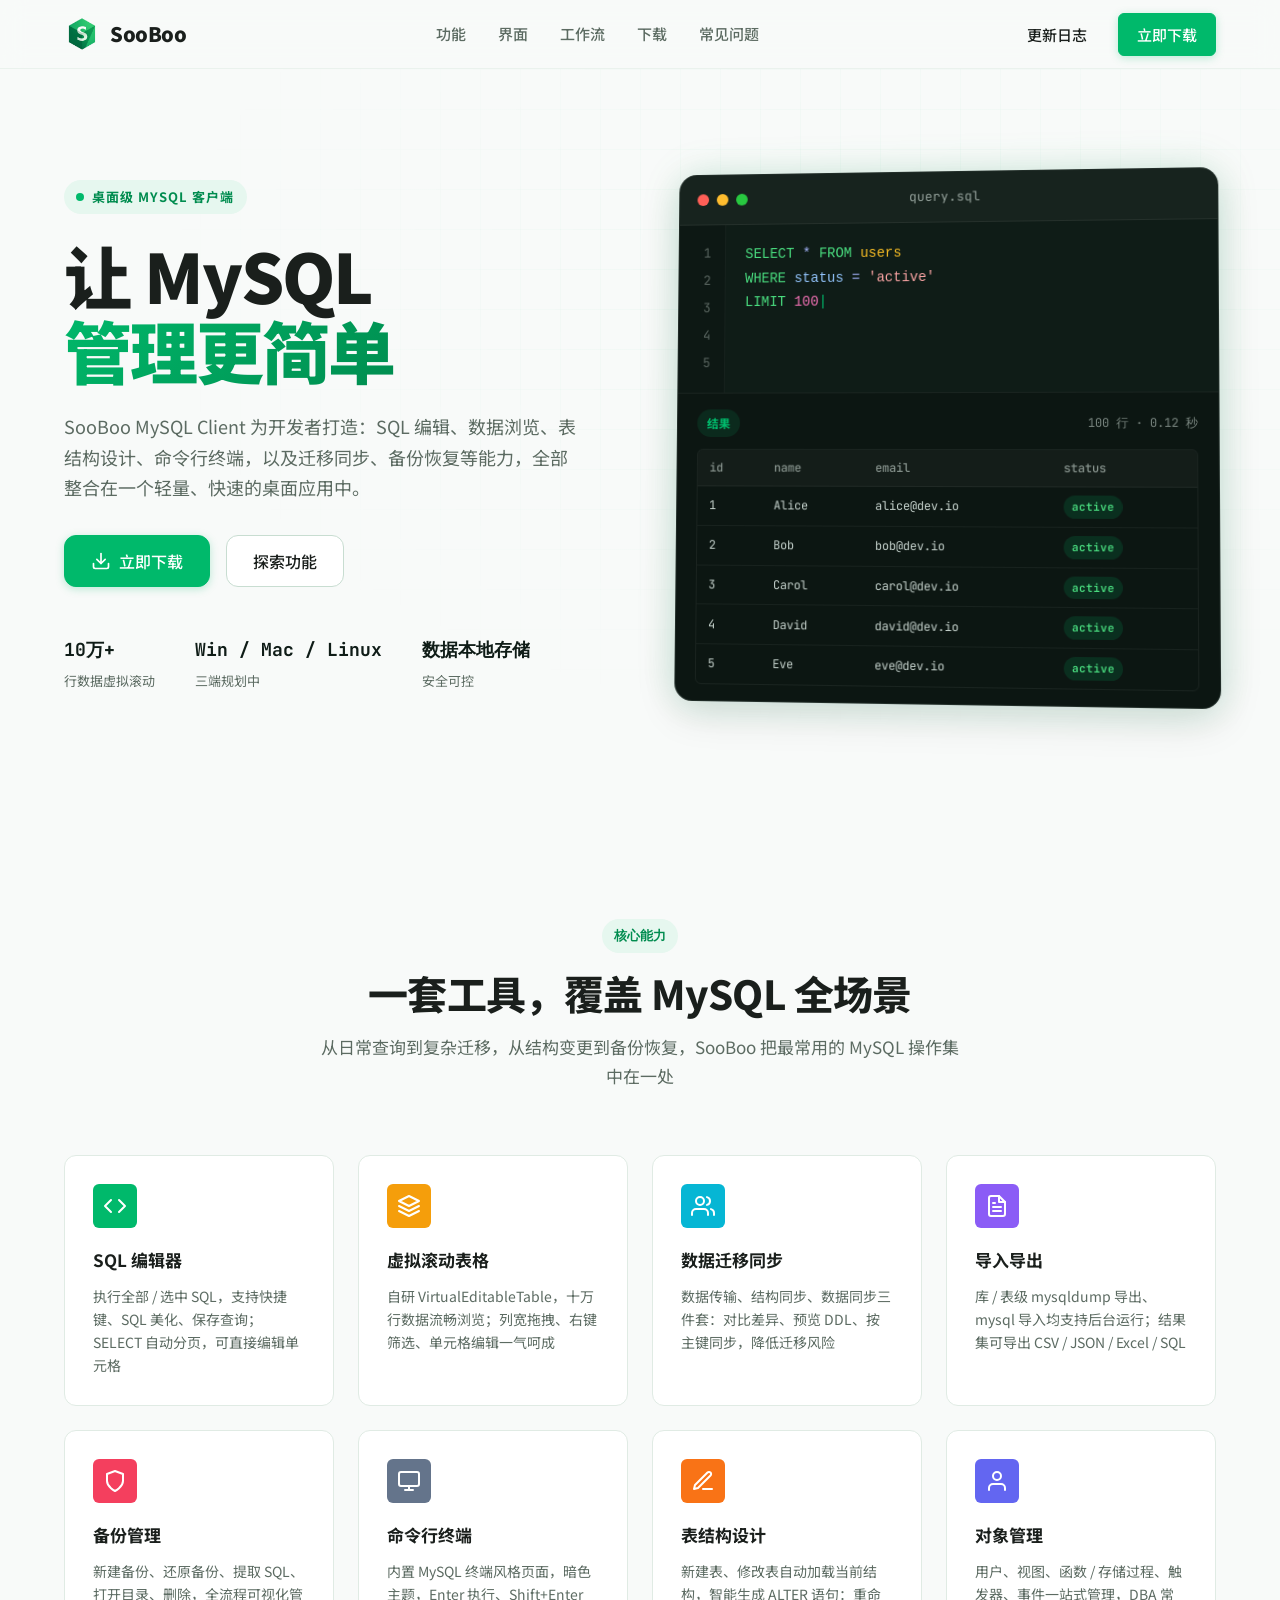
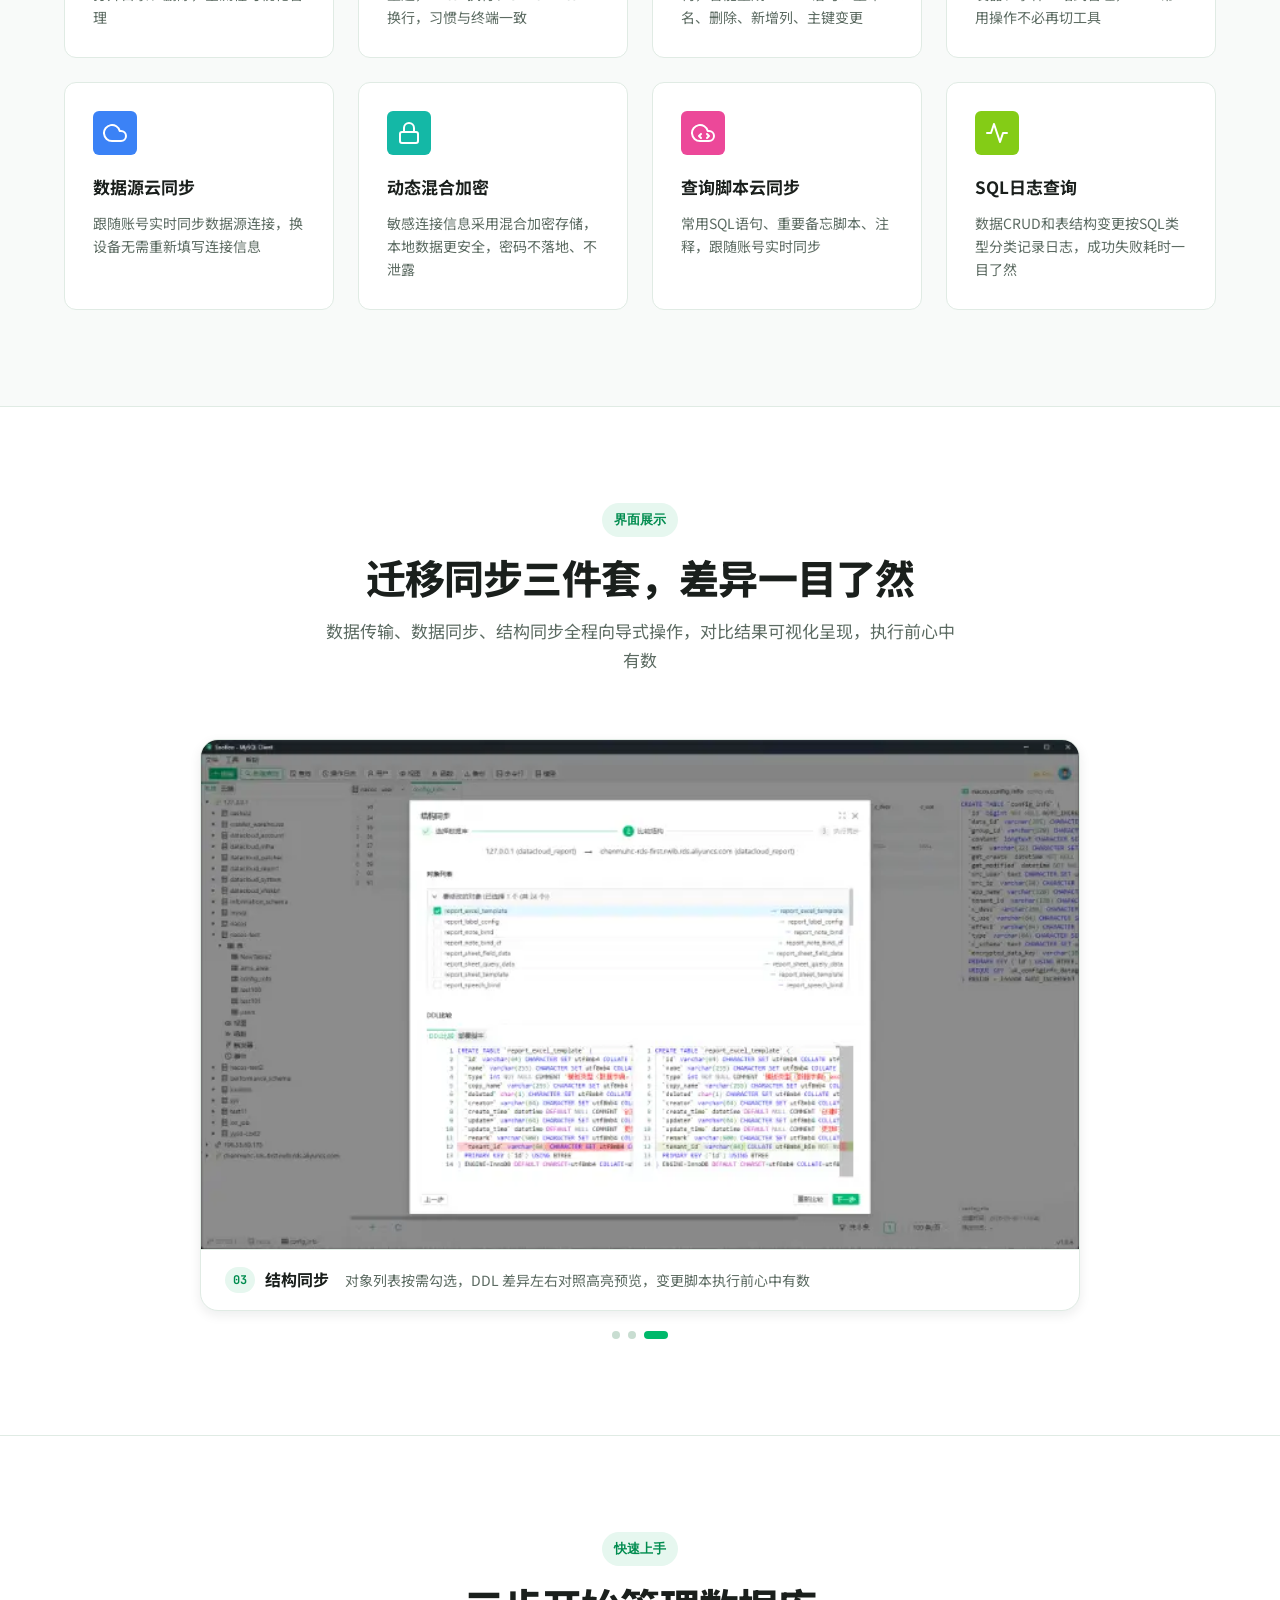
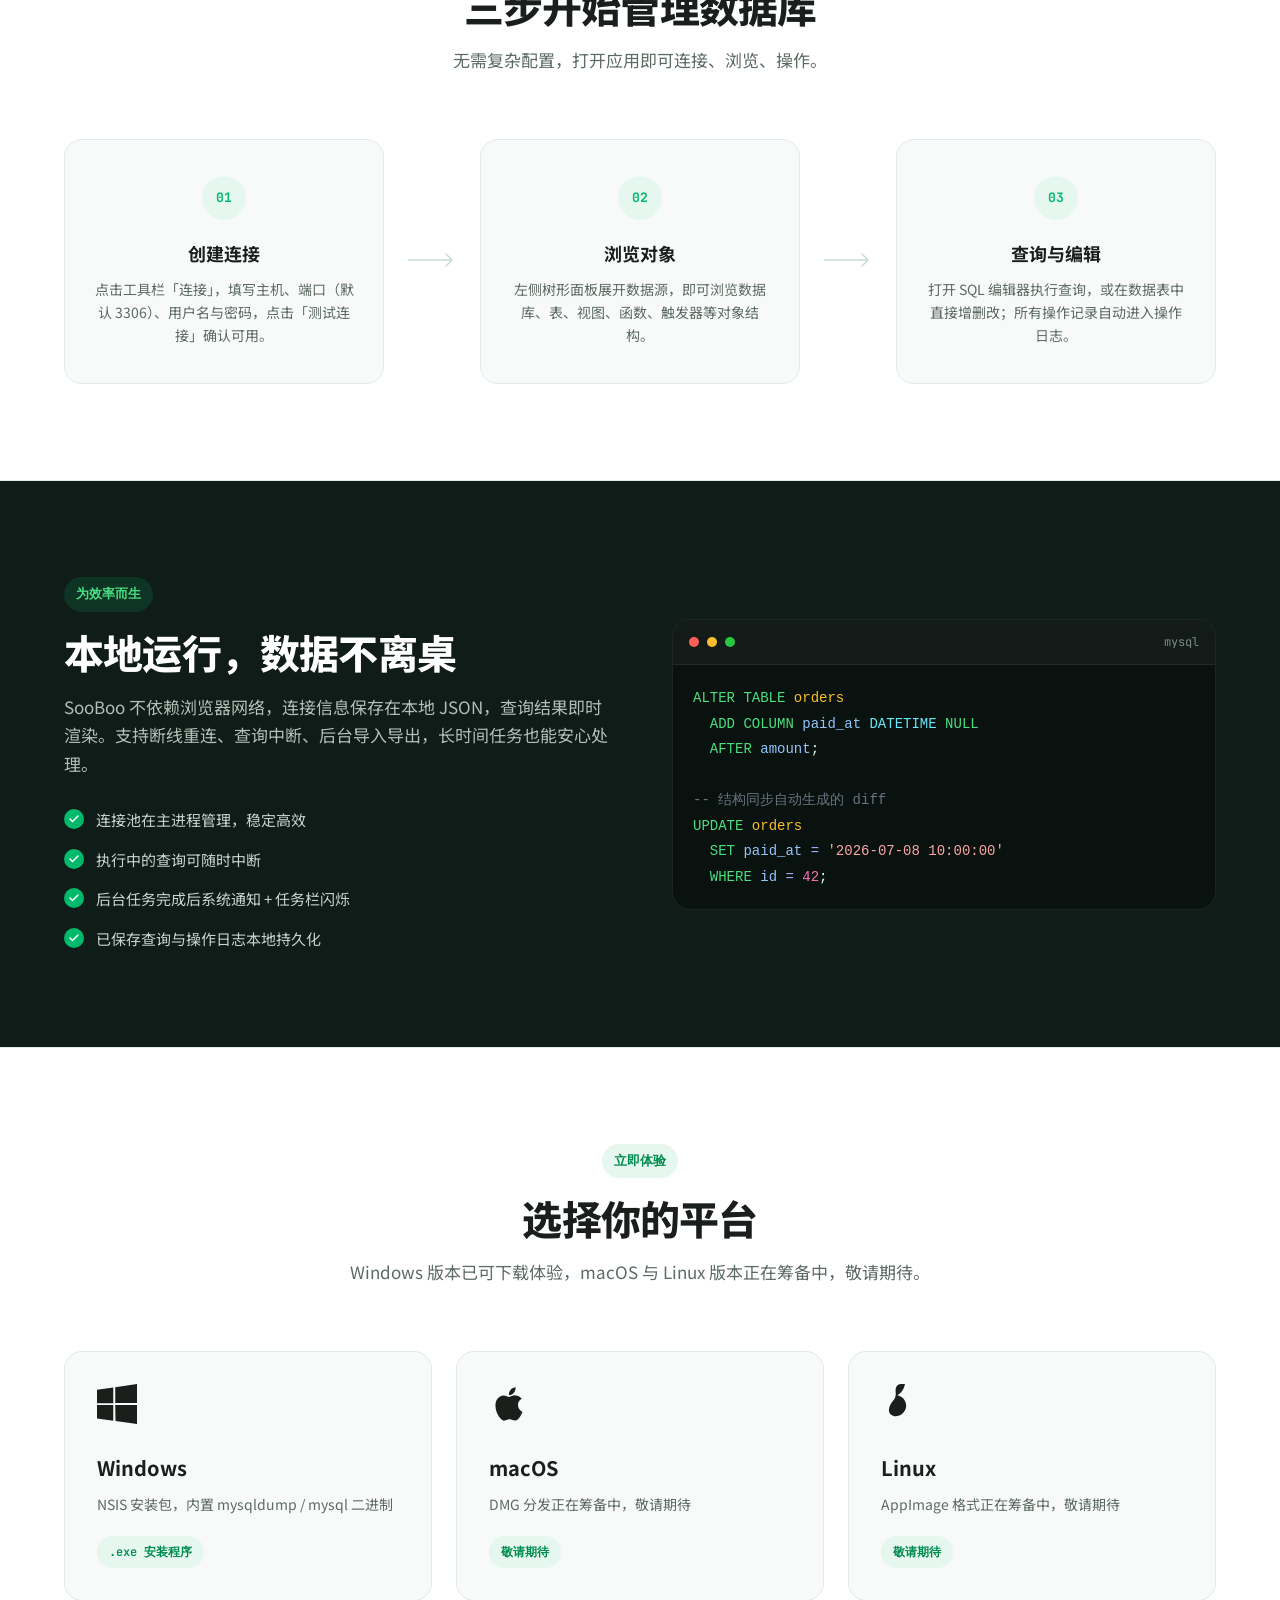
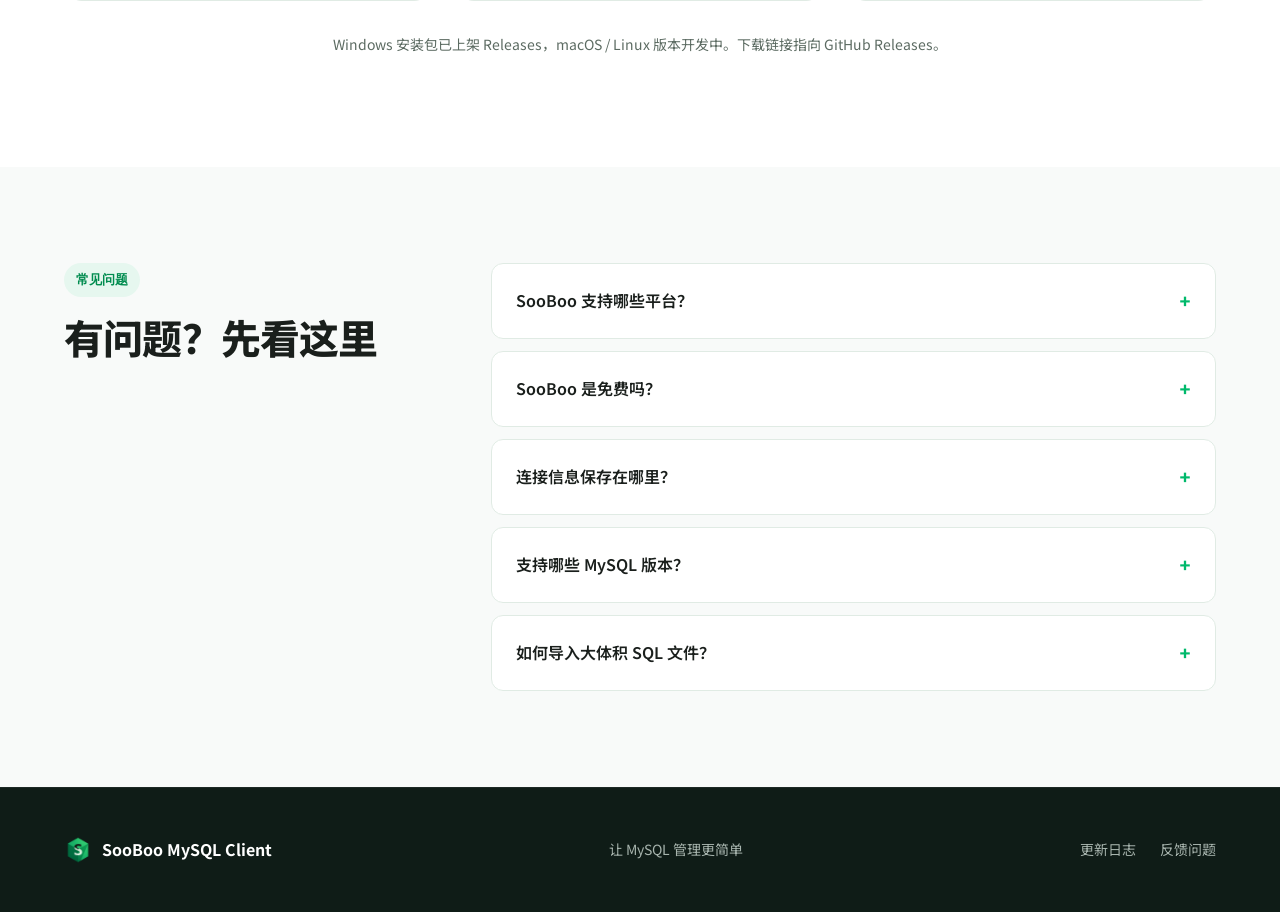
==== commit 2e4581ee: "feat: view" ====
--- a/index.html
+++ b/index.html
@@ -21,6 +21,7 @@
 
       <nav class="main-nav" aria-label="主导航">
         <a href="#features">功能</a>
+        <a href="#showcase">界面</a>
         <a href="#workflow">工作流</a>
         <a href="#download">下载</a>
         <a href="#faq">常见问题</a>
@@ -43,6 +44,7 @@
     <div class="mobile-menu" id="mobile-menu" hidden>
       <nav aria-label="移动端导航">
         <a href="#features">功能</a>
+        <a href="#showcase">界面</a>
         <a href="#workflow">工作流</a>
         <a href="#download">下载</a>
         <a href="#faq">常见问题</a>
@@ -295,6 +297,65 @@
             <h3>SQL日志查询</h3>
             <p>数据CRUD和表结构变更按SQL类型分类记录日志，成功失败耗时一目了然</p>
           </article>
+        </div>
+      </div>
+    </section>
+
+    <section class="section showcase" id="showcase" aria-labelledby="showcase-title">
+      <div class="container">
+        <div class="section-header reveal">
+          <span class="section-eyebrow">界面展示</span>
+          <h2 id="showcase-title" class="section-title">迁移同步三件套，差异一目了然</h2>
+          <p class="section-desc">数据传输、数据同步、结构同步全程向导式操作，对比结果可视化呈现，执行前心中有数</p>
+        </div>
+
+        <div class="carousel reveal" data-carousel aria-roledescription="轮播" aria-label="应用界面截图展示">
+          <div class="carousel-viewport">
+            <div class="carousel-track">
+              <figure class="carousel-slide">
+                <a class="carousel-shot" href="assets/1.webp" target="_blank" rel="noopener" title="点击查看原图">
+                  <img src="assets/1.webp" alt="数据传输向导界面：源数据库与目标数据库连接信息并排展示" width="700" height="406" draggable="false" />
+                </a>
+                <figcaption class="carousel-caption">
+                  <h3><span class="showcase-index">01</span>数据传输</h3>
+                  <p>源与目标连接并排展示，主机、端口、版本信息一目了然，确认无误再开始传输</p>
+                </figcaption>
+              </figure>
+
+              <figure class="carousel-slide">
+                <a class="carousel-shot" href="assets/2.webp" target="_blank" rel="noopener" title="点击查看原图">
+                  <img src="assets/2.webp" alt="数据同步界面：表级插入、更新、删除差异统计与行级数据对比预览" loading="lazy" width="700" height="406" draggable="false" />
+                </a>
+                <figcaption class="carousel-caption">
+                  <h3><span class="showcase-index">02</span>数据同步</h3>
+                  <p>按主键对比插入 / 更新 / 删除差异，行级数据逐条勾选，同步范围精准可控</p>
+                </figcaption>
+              </figure>
+
+              <figure class="carousel-slide">
+                <a class="carousel-shot" href="assets/3.webp" target="_blank" rel="noopener" title="点击查看原图">
+                  <img src="assets/3.webp" alt="结构同步界面：对象列表勾选与 CREATE TABLE DDL 差异高亮对比" loading="lazy" width="700" height="406" draggable="false" />
+                </a>
+                <figcaption class="carousel-caption">
+                  <h3><span class="showcase-index">03</span>结构同步</h3>
+                  <p>对象列表按需勾选，DDL 差异左右对照高亮预览，变更脚本执行前心中有数</p>
+                </figcaption>
+              </figure>
+            </div>
+
+            <button class="carousel-btn carousel-prev" type="button" aria-label="上一张">
+              <svg width="20" height="20" viewBox="0 0 24 24" fill="none" stroke="currentColor" stroke-width="2" stroke-linecap="round" stroke-linejoin="round" aria-hidden="true">
+                <polyline points="15 18 9 12 15 6"></polyline>
+              </svg>
+            </button>
+            <button class="carousel-btn carousel-next" type="button" aria-label="下一张">
+              <svg width="20" height="20" viewBox="0 0 24 24" fill="none" stroke="currentColor" stroke-width="2" stroke-linecap="round" stroke-linejoin="round" aria-hidden="true">
+                <polyline points="9 18 15 12 9 6"></polyline>
+              </svg>
+            </button>
+          </div>
+
+          <div class="carousel-dots" role="tablist" aria-label="选择截图"></div>
         </div>
       </div>
     </section>
--- a/styles.css
+++ b/styles.css
@@ -699,6 +699,145 @@
   line-height: 1.65;
 }
 
+/* Showcase carousel */
+.showcase {
+  background: var(--color-surface);
+  border-top: 1px solid var(--color-border);
+}
+
+.carousel {
+  position: relative;
+  max-width: 880px;
+  margin: 0 auto;
+}
+
+.carousel-viewport {
+  position: relative;
+  overflow: hidden;
+  background: var(--color-surface);
+  border: 1px solid var(--color-border);
+  border-radius: var(--radius-lg);
+  box-shadow: var(--shadow-md);
+}
+
+.carousel-track {
+  display: flex;
+  transition: transform 0.5s cubic-bezier(0.4, 0, 0.2, 1);
+}
+
+.carousel-slide {
+  min-width: 100%;
+  margin: 0;
+}
+
+.carousel-shot {
+  display: block;
+  overflow: hidden;
+}
+
+.carousel-shot img {
+  display: block;
+  width: 100%;
+  user-select: none;
+  -webkit-user-drag: none;
+}
+
+.carousel-caption {
+  display: flex;
+  align-items: center;
+  gap: 16px;
+  padding: 16px 24px;
+  border-top: 1px solid var(--color-border);
+}
+
+.carousel-caption h3 {
+  display: flex;
+  align-items: center;
+  gap: 10px;
+  flex-shrink: 0;
+  font-size: 16px;
+  font-weight: 700;
+  margin: 0;
+}
+
+.showcase-index {
+  font-family: var(--font-mono);
+  font-size: 12px;
+  font-weight: 700;
+  color: var(--color-primary-dark);
+  background: var(--color-primary-light);
+  padding: 3px 8px;
+  border-radius: 999px;
+}
+
+.carousel-caption p {
+  font-size: 14px;
+  color: var(--color-text-muted);
+  margin: 0;
+  line-height: 1.6;
+}
+
+.carousel-btn {
+  position: absolute;
+  top: 50%;
+  transform: translateY(-50%);
+  z-index: 2;
+  display: inline-flex;
+  align-items: center;
+  justify-content: center;
+  width: 40px;
+  height: 40px;
+  border-radius: 50%;
+  border: 1px solid var(--color-border);
+  background: rgba(255, 255, 255, 0.92);
+  color: var(--color-text);
+  cursor: pointer;
+  box-shadow: var(--shadow-md);
+  opacity: 0;
+  transition: all var(--transition-base);
+}
+
+.carousel-viewport:hover .carousel-btn,
+.carousel-btn:focus-visible {
+  opacity: 1;
+}
+
+.carousel-btn:hover {
+  background: var(--color-primary);
+  border-color: var(--color-primary);
+  color: #fff;
+}
+
+.carousel-prev { left: 16px; }
+.carousel-next { right: 16px; }
+
+.carousel-dots {
+  display: flex;
+  justify-content: center;
+  gap: 8px;
+  margin-top: 20px;
+}
+
+.carousel-dot {
+  width: 8px;
+  height: 8px;
+  padding: 0;
+  border: none;
+  border-radius: 999px;
+  background: var(--color-border-strong);
+  cursor: pointer;
+  transition: all var(--transition-base);
+}
+
+.carousel-dot:hover {
+  background: var(--color-primary);
+}
+
+.carousel-dot.is-active {
+  width: 24px;
+  background: var(--color-primary);
+}
+
 /* Workflow */
 .workflow {
   background: var(--color-surface);
@@ -1160,6 +1299,23 @@
     grid-template-columns: 1fr;
   }
 
+  .carousel-caption {
+    flex-direction: column;
+    align-items: flex-start;
+    gap: 8px;
+    padding: 14px 18px;
+  }
+
+  .carousel-btn {
+    width: 34px;
+    height: 34px;
+    opacity: 1;
+    background: rgba(255, 255, 255, 0.75);
+  }
+
+  .carousel-prev { left: 8px; }
+  .carousel-next { right: 8px; }
+
   .footer-inner {
     flex-direction: column;
     text-align: center;
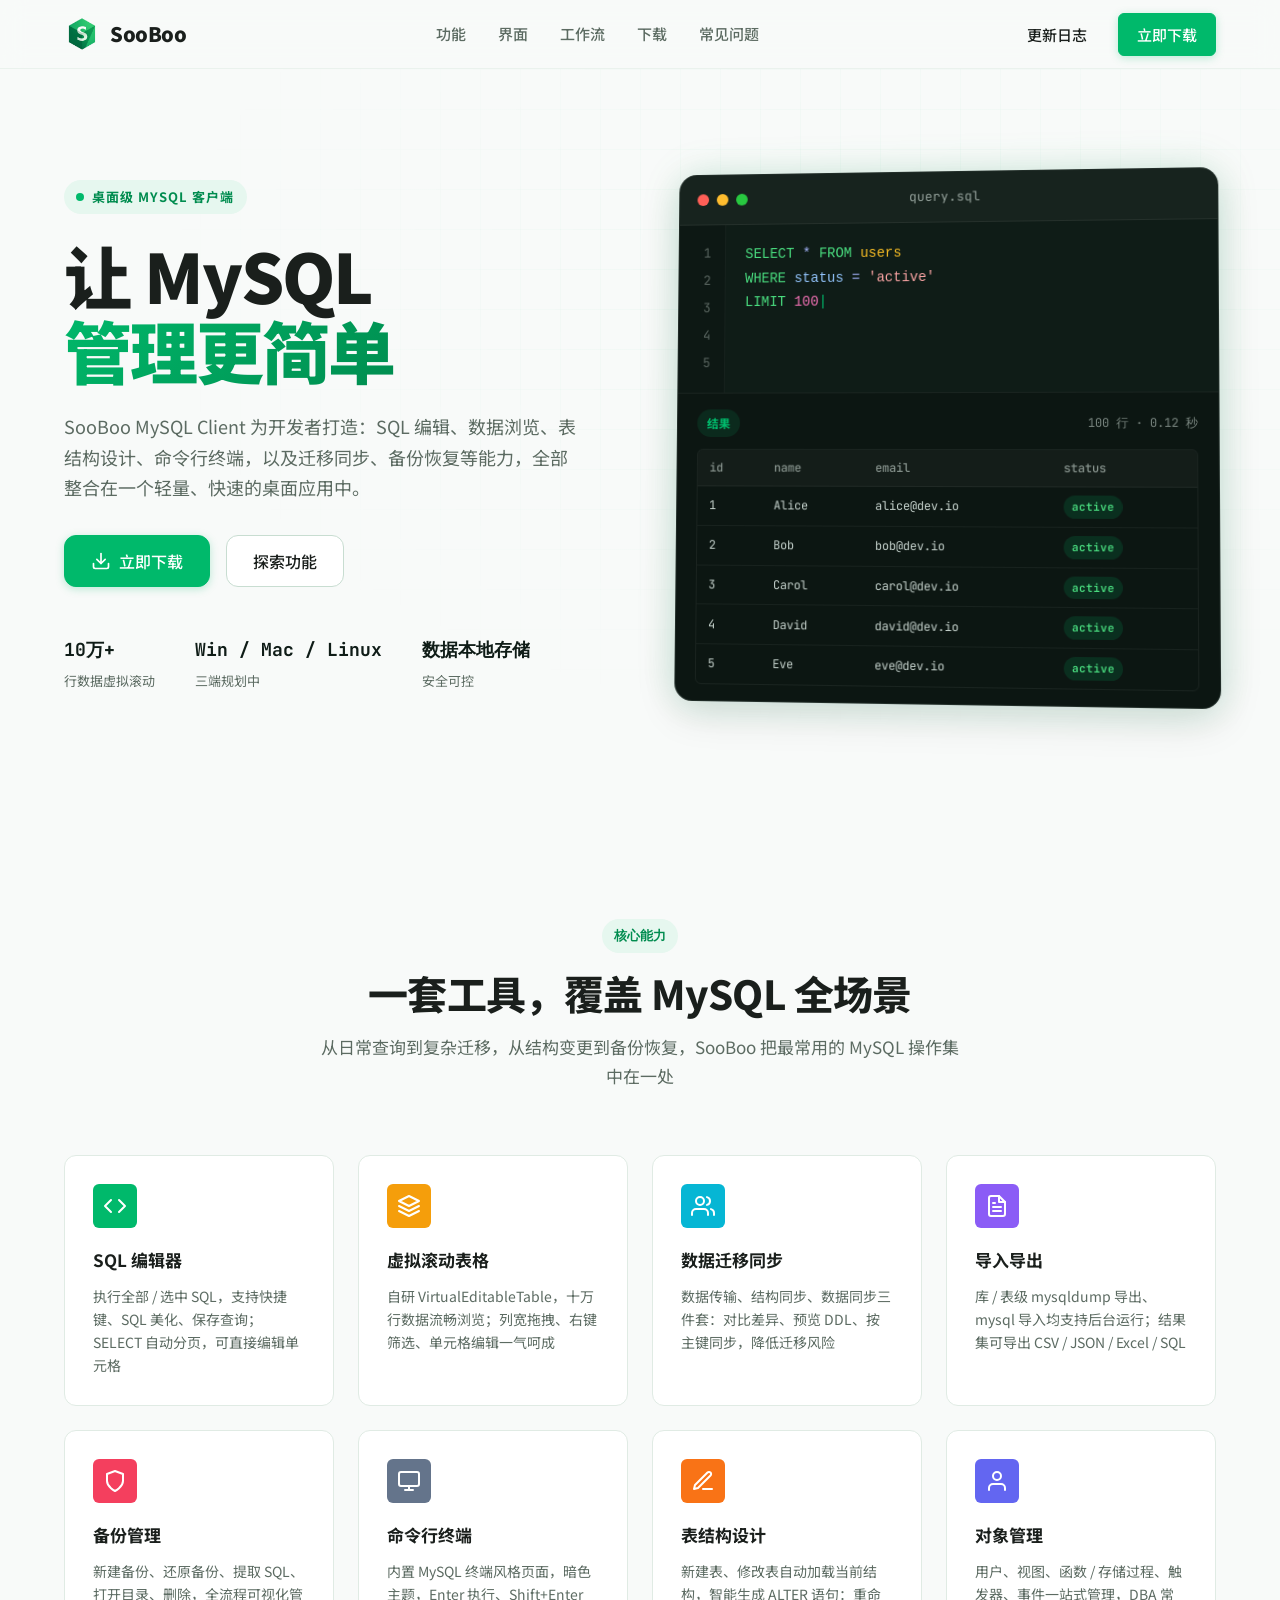
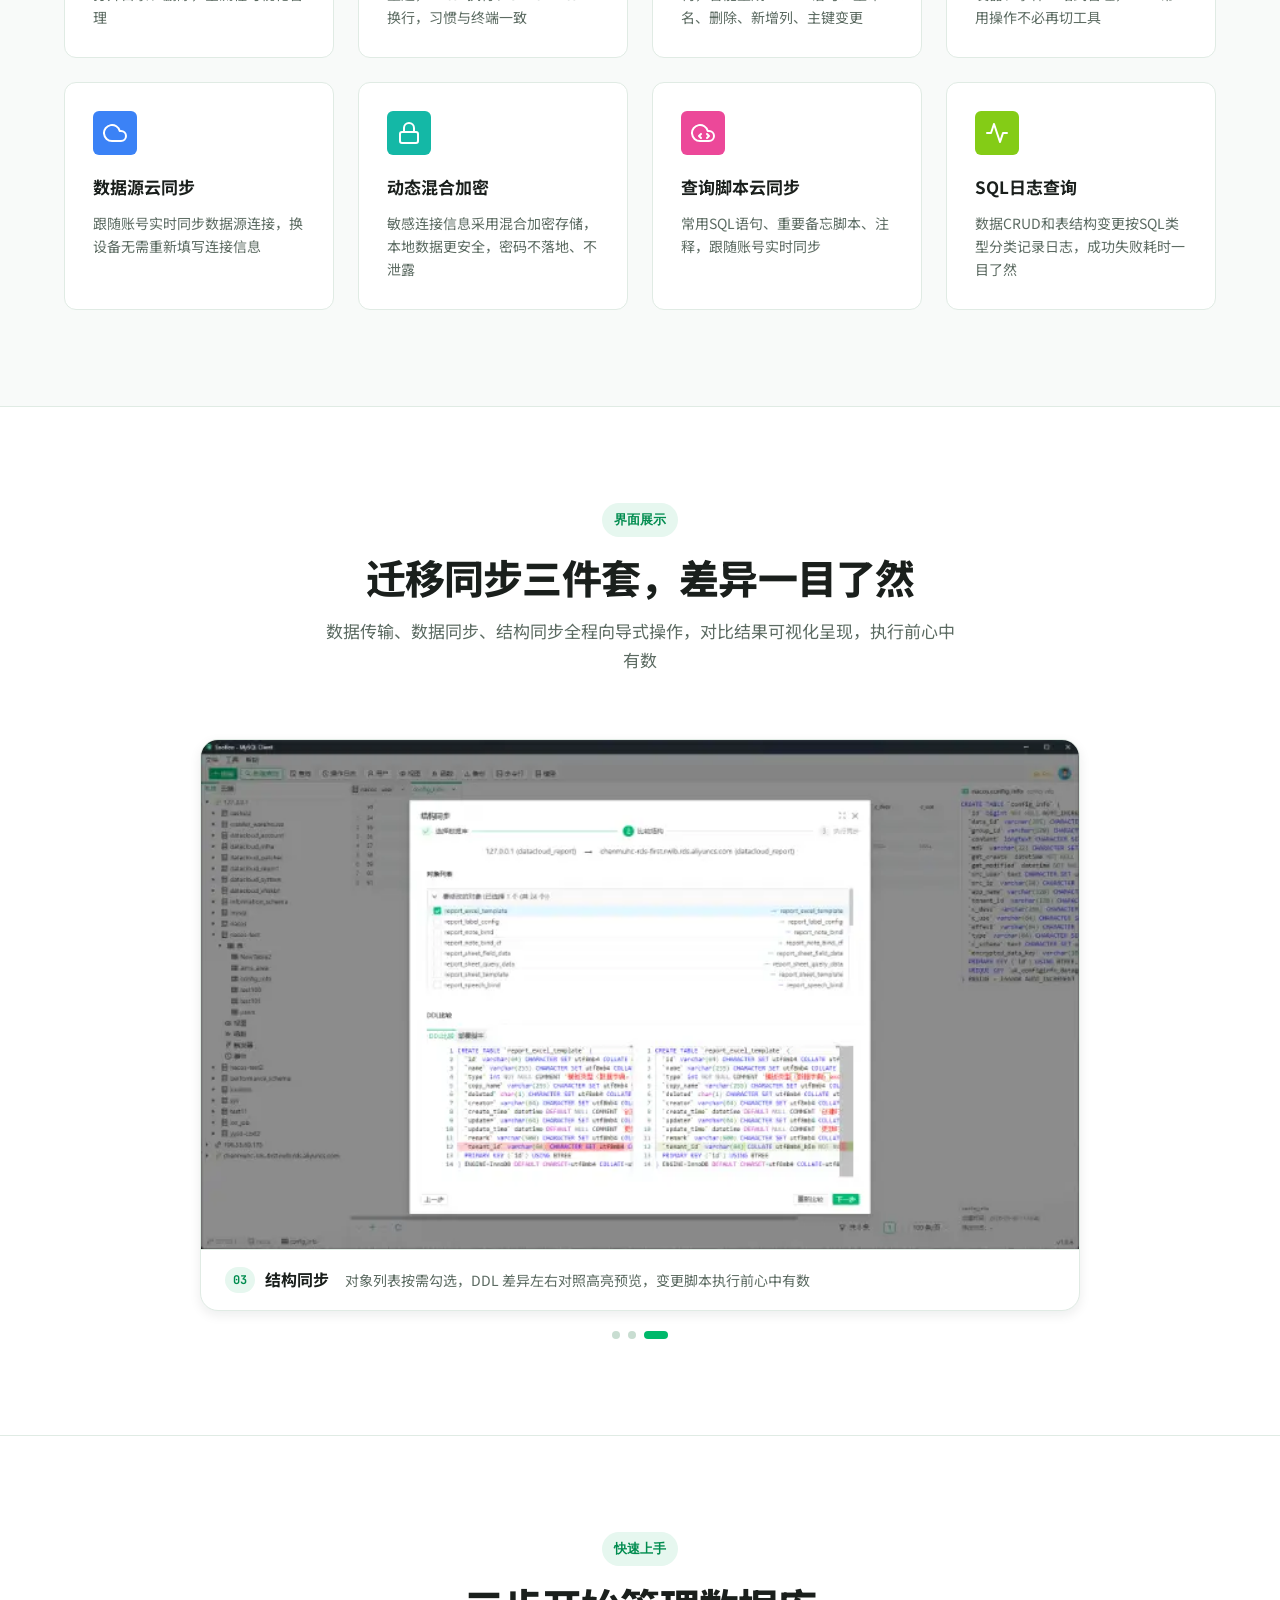
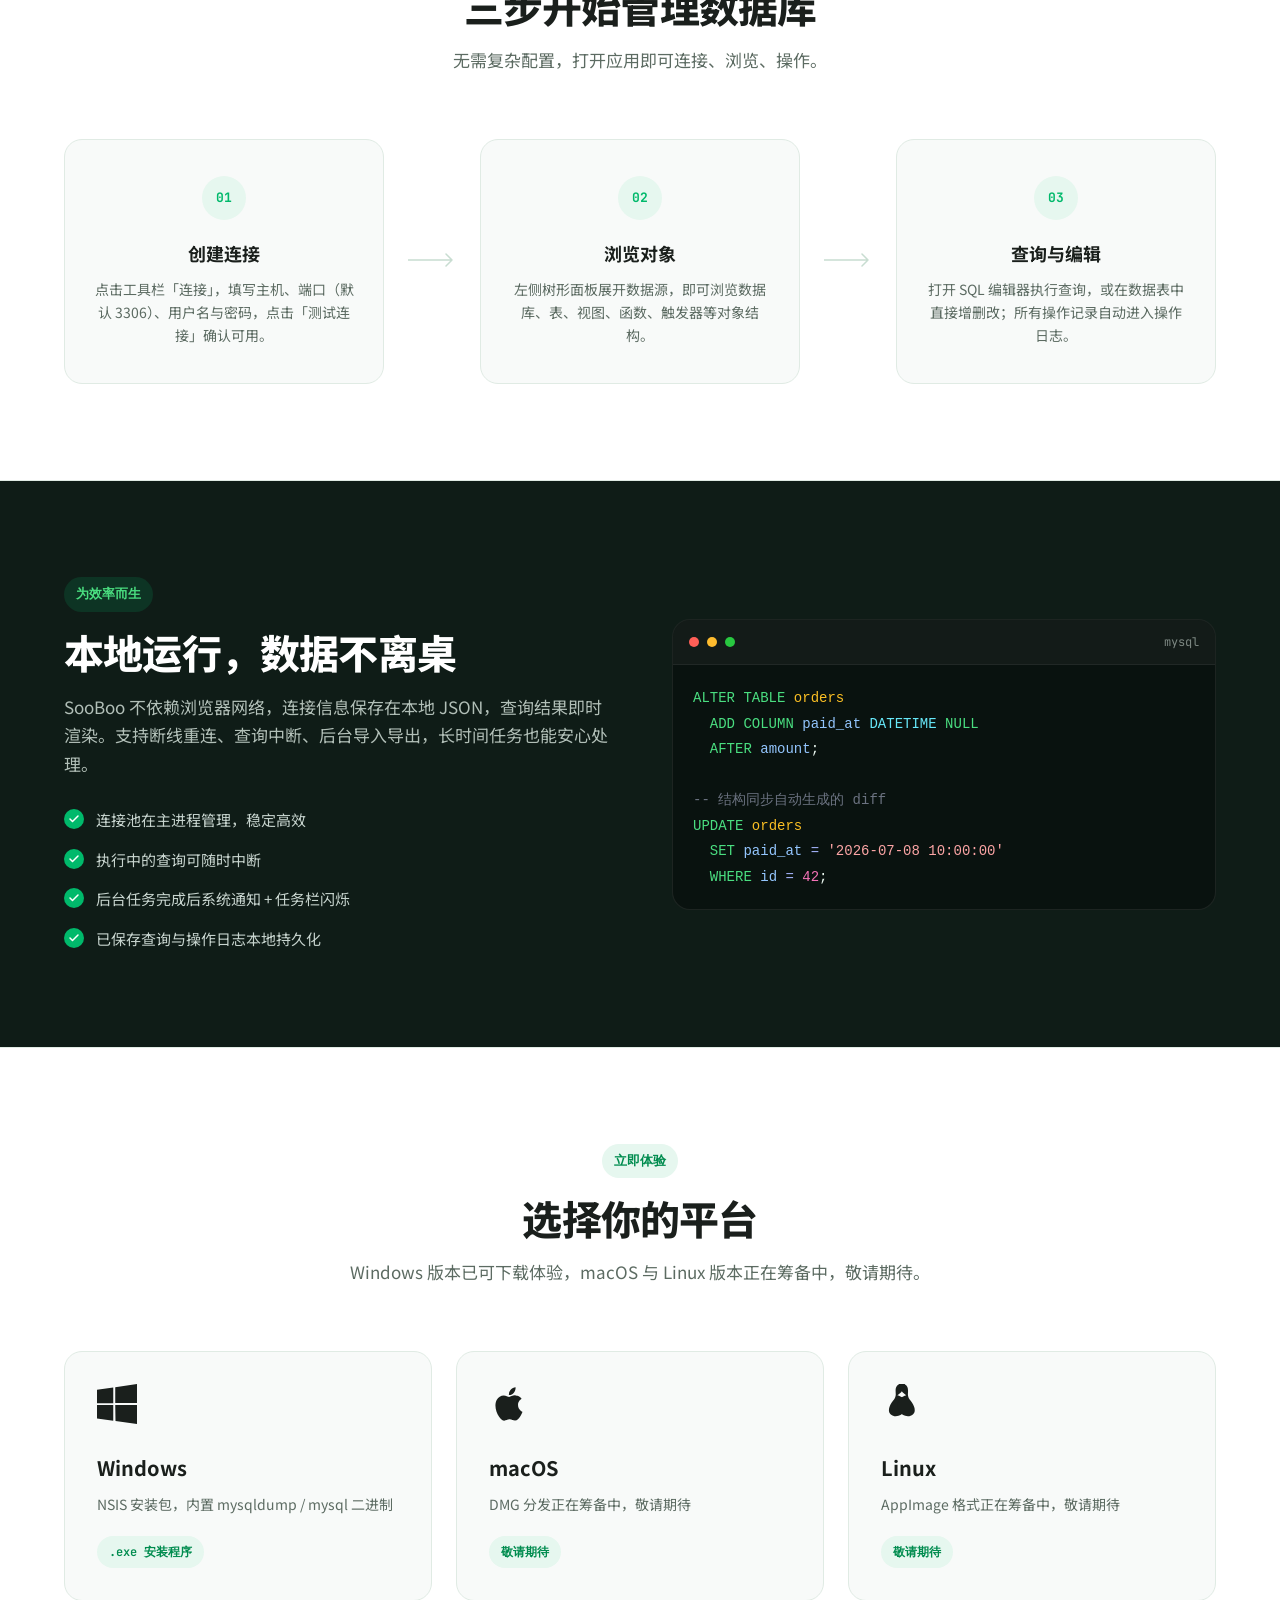
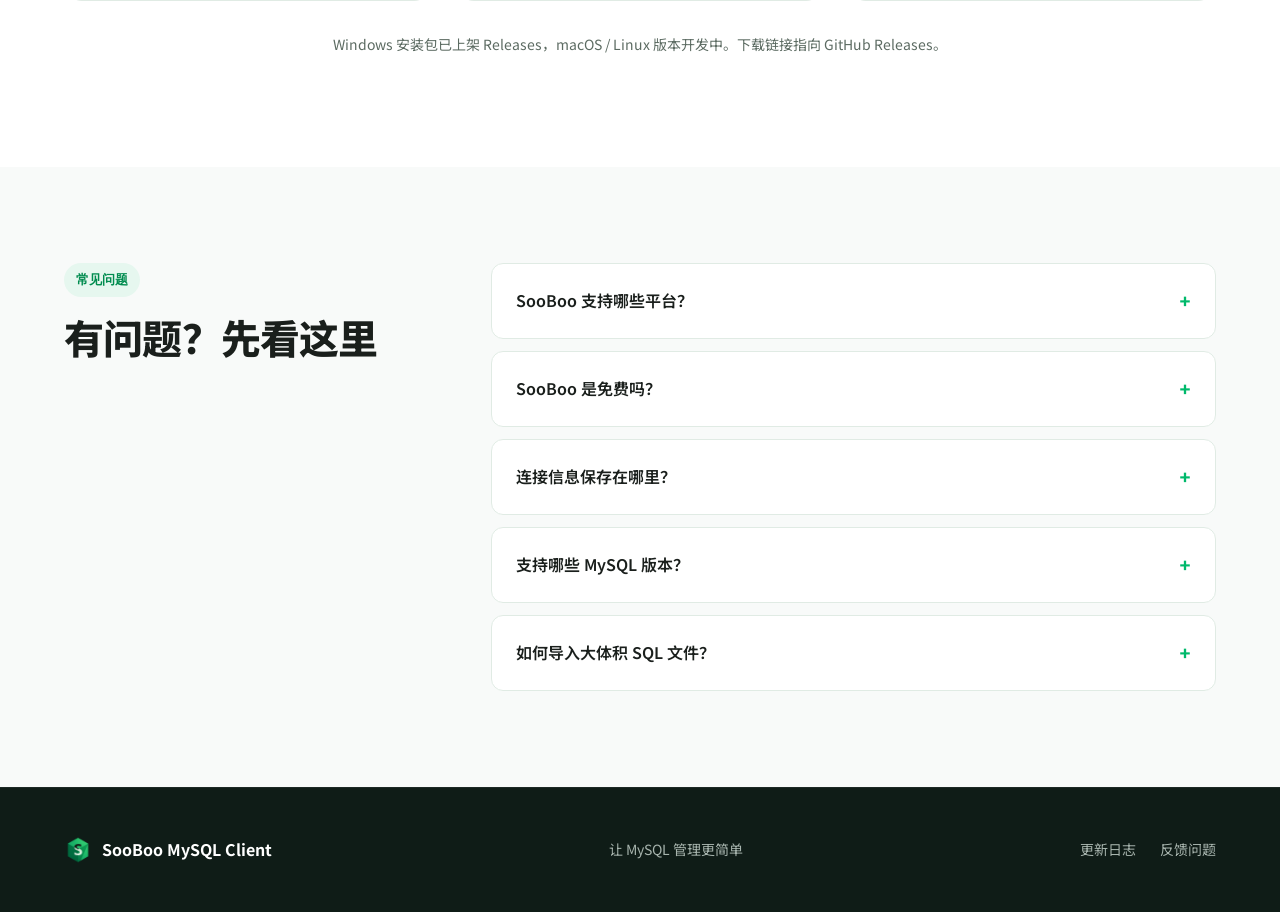
==== commit 28fc575d: "chore: seo/geo" ====
--- a/index.html
+++ b/index.html
@@ -5,6 +5,142 @@
   <meta name="viewport" content="width=device-width, initial-scale=1.0" />
   <title>SooBoo MySQL Client — 简洁实用的 MySQL 桌面客户端</title>
   <meta name="description" content="SooBoo MySQL Client 是一款简洁实用的桌面 MySQL 管理工具，支持 SQL 编辑、数据浏览、表结构设计、迁移同步、备份恢复、命令行终端等完整功能。" />
+
+  <!-- SEO 基础 -->
+  <meta name="keywords" content="MySQL 客户端,MySQL 管理工具,MySQL GUI,MySQL 桌面工具,SQL 编辑器,数据同步,结构同步,数据传输,mysqldump 备份,数据库管理,SooBoo" />
+  <meta name="author" content="SooBoo" />
+  <meta name="robots" content="index, follow, max-image-preview:large, max-snippet:-1" />
+  <meta name="theme-color" content="#00b96b" />
+  <meta name="application-name" content="SooBoo MySQL Client" />
+  <link rel="canonical" href="https://mysql.sooboo.top/" />
+
+  <!-- Open Graph -->
+  <meta property="og:type" content="website" />
+  <meta property="og:site_name" content="SooBoo MySQL Client" />
+  <meta property="og:locale" content="zh_CN" />
+  <meta property="og:url" content="https://mysql.sooboo.top/" />
+  <meta property="og:title" content="SooBoo MySQL Client — 简洁实用的 MySQL 桌面客户端" />
+  <meta property="og:description" content="SQL 编辑、虚拟滚动数据浏览、表结构设计、迁移同步、备份恢复、命令行终端，全部整合在一个轻量快速的桌面应用中。" />
+  <meta property="og:image" content="https://mysql.sooboo.top/assets/logo.png" />
+  <meta property="og:image:width" content="256" />
+  <meta property="og:image:height" content="256" />
+  <meta property="og:image:alt" content="SooBoo MySQL Client Logo" />
+
+  <!-- Twitter Card -->
+  <meta name="twitter:card" content="summary" />
+  <meta name="twitter:title" content="SooBoo MySQL Client — 简洁实用的 MySQL 桌面客户端" />
+  <meta name="twitter:description" content="SQL 编辑、数据浏览、表结构设计、迁移同步、备份恢复、命令行终端，一个轻量快速的桌面 MySQL 管理工具。" />
+  <meta name="twitter:image" content="https://mysql.sooboo.top/assets/logo.png" />
+
+  <!-- GEO：面向 AI 搜索引擎的产品摘要 -->
+  <link rel="alternate" type="text/plain" href="/llms.txt" title="面向 LLM 的产品摘要（llms.txt）" />
+
+  <!-- 结构化数据：搜索引擎富结果 + AI 引擎理解 -->
+  <script type="application/ld+json">
+  {
+    "@context": "https://schema.org",
+    "@graph": [
+      {
+        "@type": "WebSite",
+        "@id": "https://mysql.sooboo.top/#website",
+        "url": "https://mysql.sooboo.top/",
+        "name": "SooBoo MySQL Client",
+        "description": "SooBoo MySQL Client 官方网站",
+        "inLanguage": "zh-CN"
+      },
+      {
+        "@type": "SoftwareApplication",
+        "@id": "https://mysql.sooboo.top/#app",
+        "name": "SooBoo MySQL Client",
+        "alternateName": "SooBoo",
+        "url": "https://mysql.sooboo.top/",
+        "downloadUrl": "https://github.com/LuckLin520/sooboo_mysql/releases",
+        "applicationCategory": "DeveloperApplication",
+        "applicationSubCategory": "数据库管理工具",
+        "operatingSystem": ["Windows", "macOS", "Linux"],
+        "inLanguage": "zh-CN",
+        "isAccessibleForFree": true,
+        "offers": {
+          "@type": "Offer",
+          "price": "0",
+          "priceCurrency": "CNY",
+          "description": "常用功能免费使用；数据/结构传输同步等高级功能需登录或升级 PRO"
+        },
+        "author": {
+          "@type": "Organization",
+          "name": "SooBoo",
+          "url": "https://mysql.sooboo.top/"
+        },
+        "description": "SooBoo MySQL Client 是一款简洁实用的桌面 MySQL 管理工具，支持 SQL 编辑、数据浏览、表结构设计、迁移同步、备份恢复、命令行终端等完整功能。",
+        "featureList": [
+          "SQL 编辑器：执行全部/选中 SQL、快捷键、SQL 美化、保存查询、SELECT 自动分页",
+          "虚拟滚动表格：十万行数据流畅浏览、列宽拖拽、右键筛选、单元格直接编辑",
+          "数据迁移同步：数据传输、结构同步、数据同步，对比差异并预览 DDL",
+          "导入导出：库/表级 mysqldump 导出与 mysql 导入后台运行，结果集导出 CSV/JSON/Excel/SQL",
+          "备份管理：新建备份、还原备份、提取 SQL 全流程可视化",
+          "命令行终端：内置 MySQL 终端风格页面",
+          "表结构设计：智能生成 ALTER 语句",
+          "对象管理：用户、视图、函数/存储过程、触发器、事件一站式管理",
+          "数据源与查询脚本云同步",
+          "动态混合加密存储连接信息",
+          "SQL 日志：CRUD 与结构变更分类记录"
+        ],
+        "screenshot": [
+          "https://mysql.sooboo.top/assets/1.webp",
+          "https://mysql.sooboo.top/assets/2.webp",
+          "https://mysql.sooboo.top/assets/3.webp"
+        ]
+      },
+      {
+        "@type": "FAQPage",
+        "@id": "https://mysql.sooboo.top/#faq",
+        "mainEntity": [
+          {
+            "@type": "Question",
+            "name": "SooBoo 支持哪些平台？",
+            "acceptedAnswer": {
+              "@type": "Answer",
+              "text": "目前 Windows 版本已可下载使用，macOS 与 Linux 版本正在筹备中，敬请期待。"
+            }
+          },
+          {
+            "@type": "Question",
+            "name": "SooBoo 是免费吗？",
+            "acceptedAnswer": {
+              "@type": "Answer",
+              "text": "大部分常用功能无需登录即可免费使用；数据/结构传输同步等高级功能需要登录或者升级 PRO 后使用。"
+            }
+          },
+          {
+            "@type": "Question",
+            "name": "连接信息保存在哪里？",
+            "acceptedAnswer": {
+              "@type": "Answer",
+              "text": "未登录时，所有连接配置、已保存查询、操作日志均通过系统级加密保存在本地；登录后采用动态密钥混合模式加密，在保证安全的前提下实现云同步。"
+            }
+          },
+          {
+            "@type": "Question",
+            "name": "支持哪些 MySQL 版本？",
+            "acceptedAnswer": {
+              "@type": "Answer",
+              "text": "支持主流 MySQL 5.7 / 8.0 及以上版本，以及兼容 MySQL 协议的 MariaDB 等。"
+            }
+          },
+          {
+            "@type": "Question",
+            "name": "如何导入大体积 SQL 文件？",
+            "acceptedAnswer": {
+              "@type": "Answer",
+              "text": "通过「文件 → 导入」选择 SQL 文件，任务会在后台运行。即使关闭弹窗，导入仍会继续，完成后会通过系统通知提醒。"
+            }
+          }
+        ]
+      }
+    ]
+  }
+  </script>
+
   <link rel="preconnect" href="https://fonts.googleapis.com" />
   <link rel="preconnect" href="https://fonts.gstatic.com" crossorigin />
   <link href="https://fonts.googleapis.com/css2?family=JetBrains+Mono:wght@400;500;700&family=Noto+Sans+SC:wght@400;500;700;900&display=swap" rel="stylesheet" />
@@ -466,7 +602,8 @@
           <div class="download-card reveal download-card-soon" data-os="linux">
             <div class="download-icon">
               <svg width="40" height="40" viewBox="0 0 24 24" fill="currentColor" aria-hidden="true">
-                <path d="M12.504 0c-.155 0-.315.008-.48.021-4.226.333-3.105 4.807-3.17 6.298-.076 1.092-.3 1.953-1.05 3.02-.885 1.051-2.127 2.75-2.716 4.521-.278.832-.41 1.684-.287 2.489.117.762.495 1.443 1.078 1.953.584.51 1.329.858 2.129.997.797.138 1.653.074 2.48-.198.827-.271 1.625-.714 2.32-1.304.695-.59 1.28-1.32 1.68-2.142.4-.823.61-1.73.61-2.67 0-.94-.21-1.847-.61-2.67-.4-.822-.985-1.552-1.68-2.142-.695-.59-1.493-1.033-2.32-1.304-.205-.067-.41-.124-.615-.171.26-.173.52-.35.772-.542 1.04-.793 1.93-1.79 2.59-2.916.66-1.126 1.08-2.385 1.21-3.674.026-.257.04-.51.04-.754 0-.578-.085-1.104-.252-1.544-.168-.44-.42-.795-.74-1.018-.32-.223-.703-.337-1.138-.337h-.002z"/>
+                <path id="tux-half" d="M12.504 0c-.155 0-.315.008-.48.021-4.226.333-3.105 4.807-3.17 6.298-.076 1.092-.3 1.953-1.05 3.02-.885 1.051-2.127 2.75-2.716 4.521-.278.832-.41 1.684-.287 2.489.117.762.495 1.443 1.078 1.953.584.51 1.329.858 2.129.997.797.138 1.653.074 2.48-.198.827-.271 1.625-.714 2.32-1.304.695-.59 1.28-1.32 1.68-2.142.4-.823.61-1.73.61-2.67 0-.94-.21-1.847-.61-2.67-.4-.822-.985-1.552-1.68-2.142-.695-.59-1.493-1.033-2.32-1.304-.205-.067-.41-.124-.615-.171.26-.173.52-.35.772-.542 1.04-.793 1.93-1.79 2.59-2.916.66-1.126 1.08-2.385 1.21-3.674.026-.257.04-.51.04-.754 0-.578-.085-1.104-.252-1.544-.168-.44-.42-.795-.74-1.018-.32-.223-.703-.337-1.138-.337h-.002z"/>
+                <use href="#tux-half" transform="translate(25 0) scale(-1 1)" />
               </svg>
             </div>
             <h3>Linux</h3>
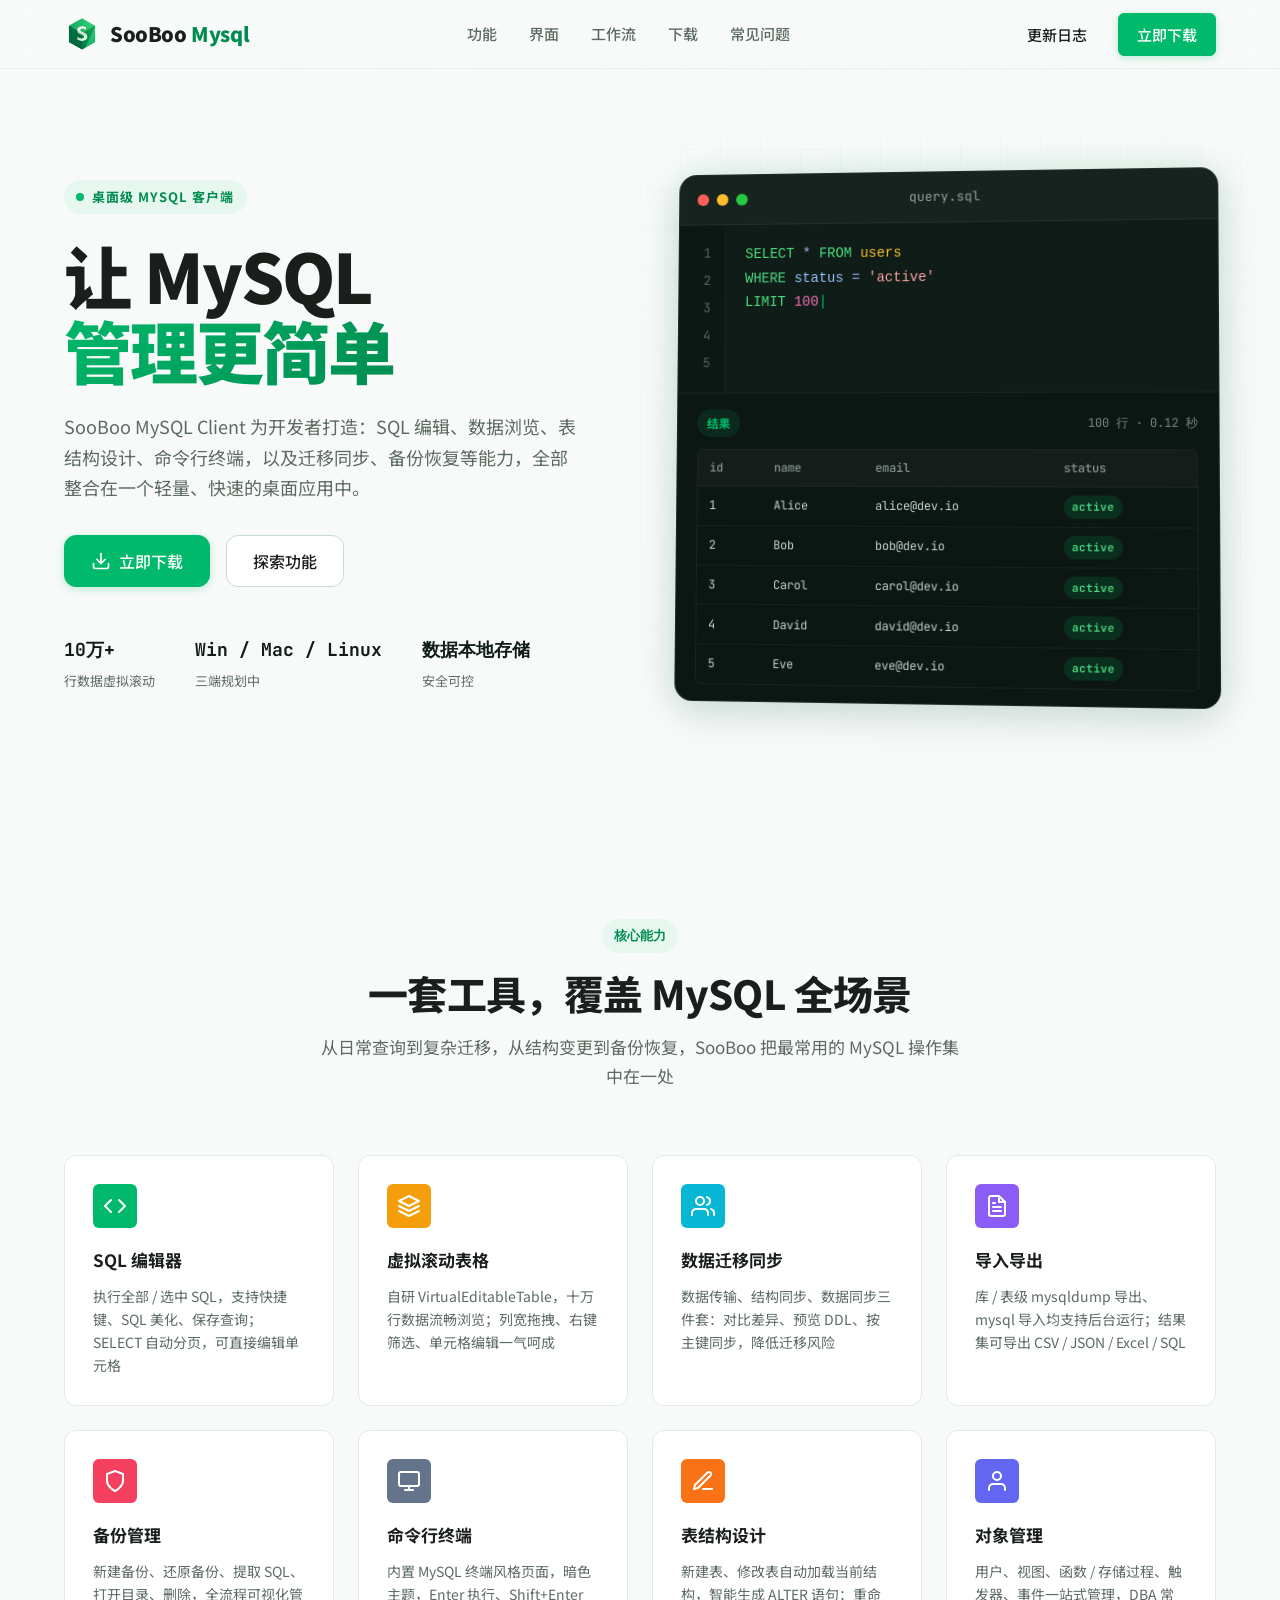
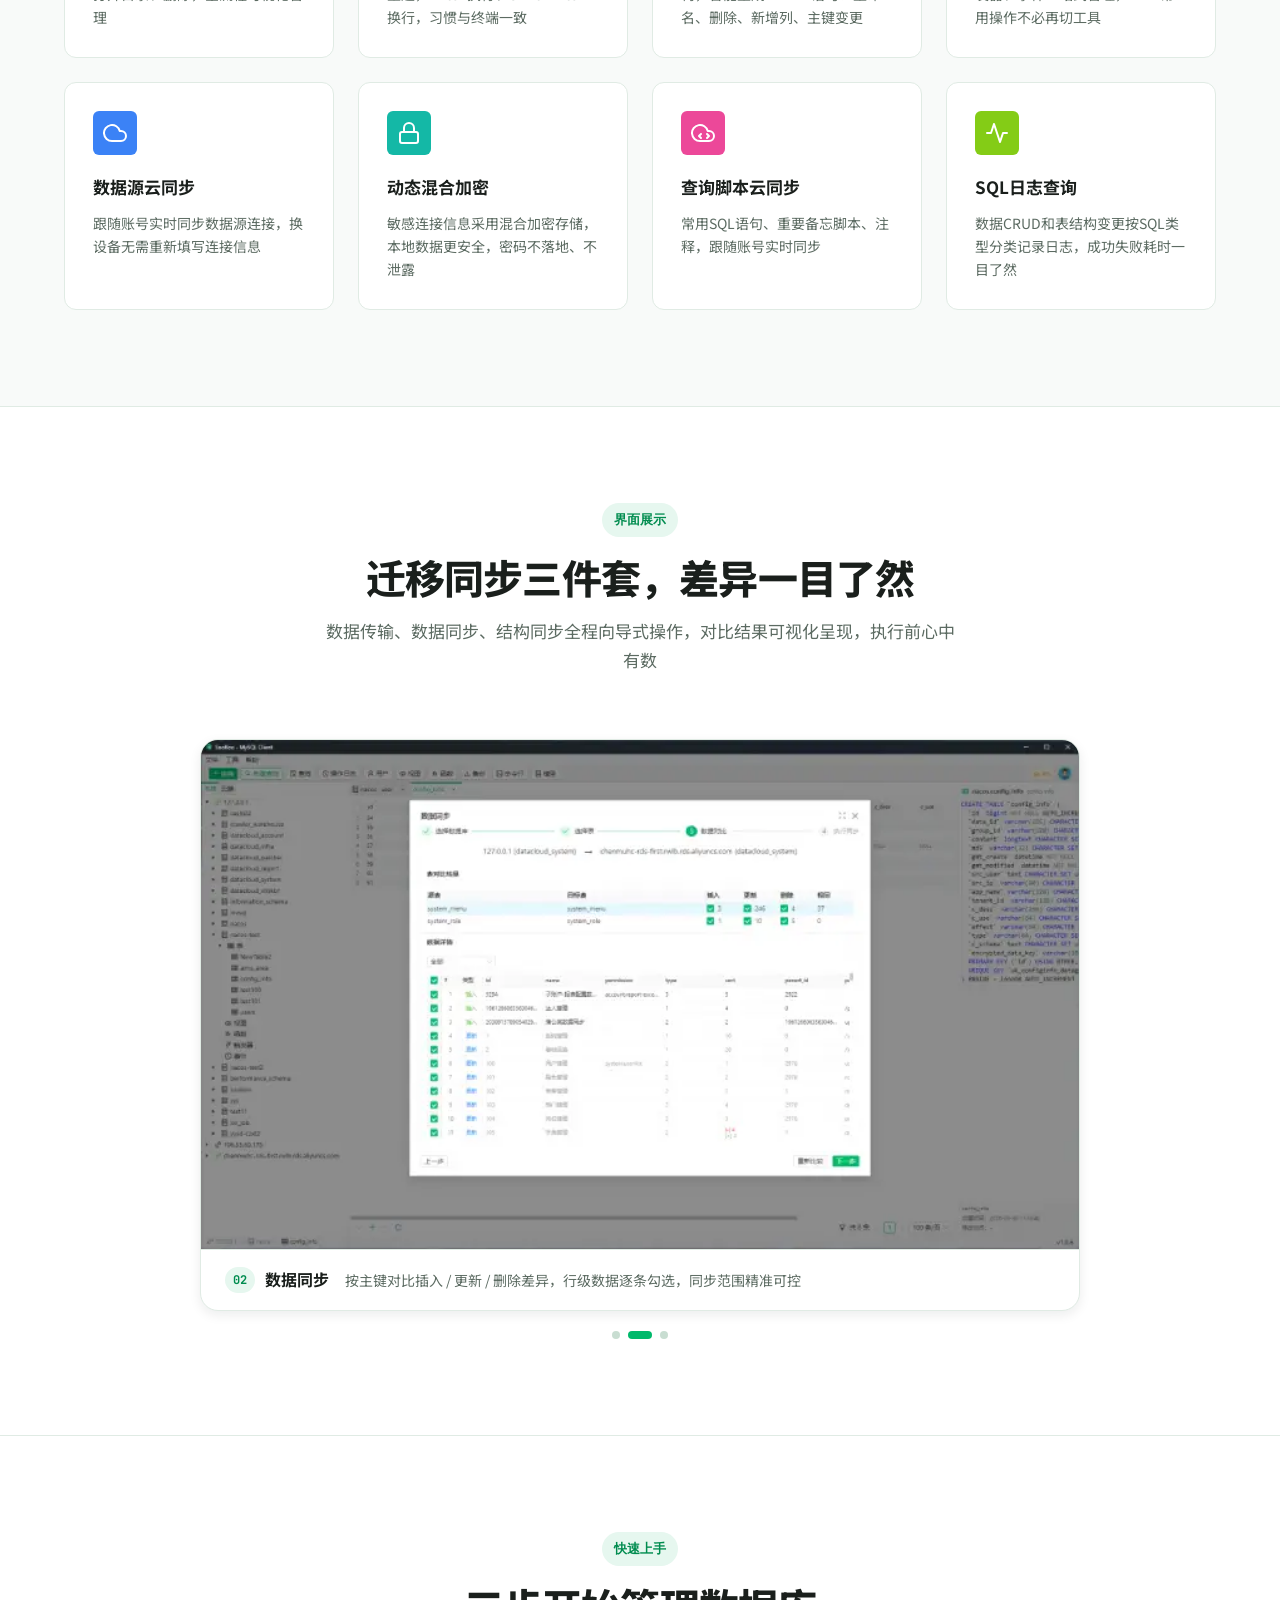
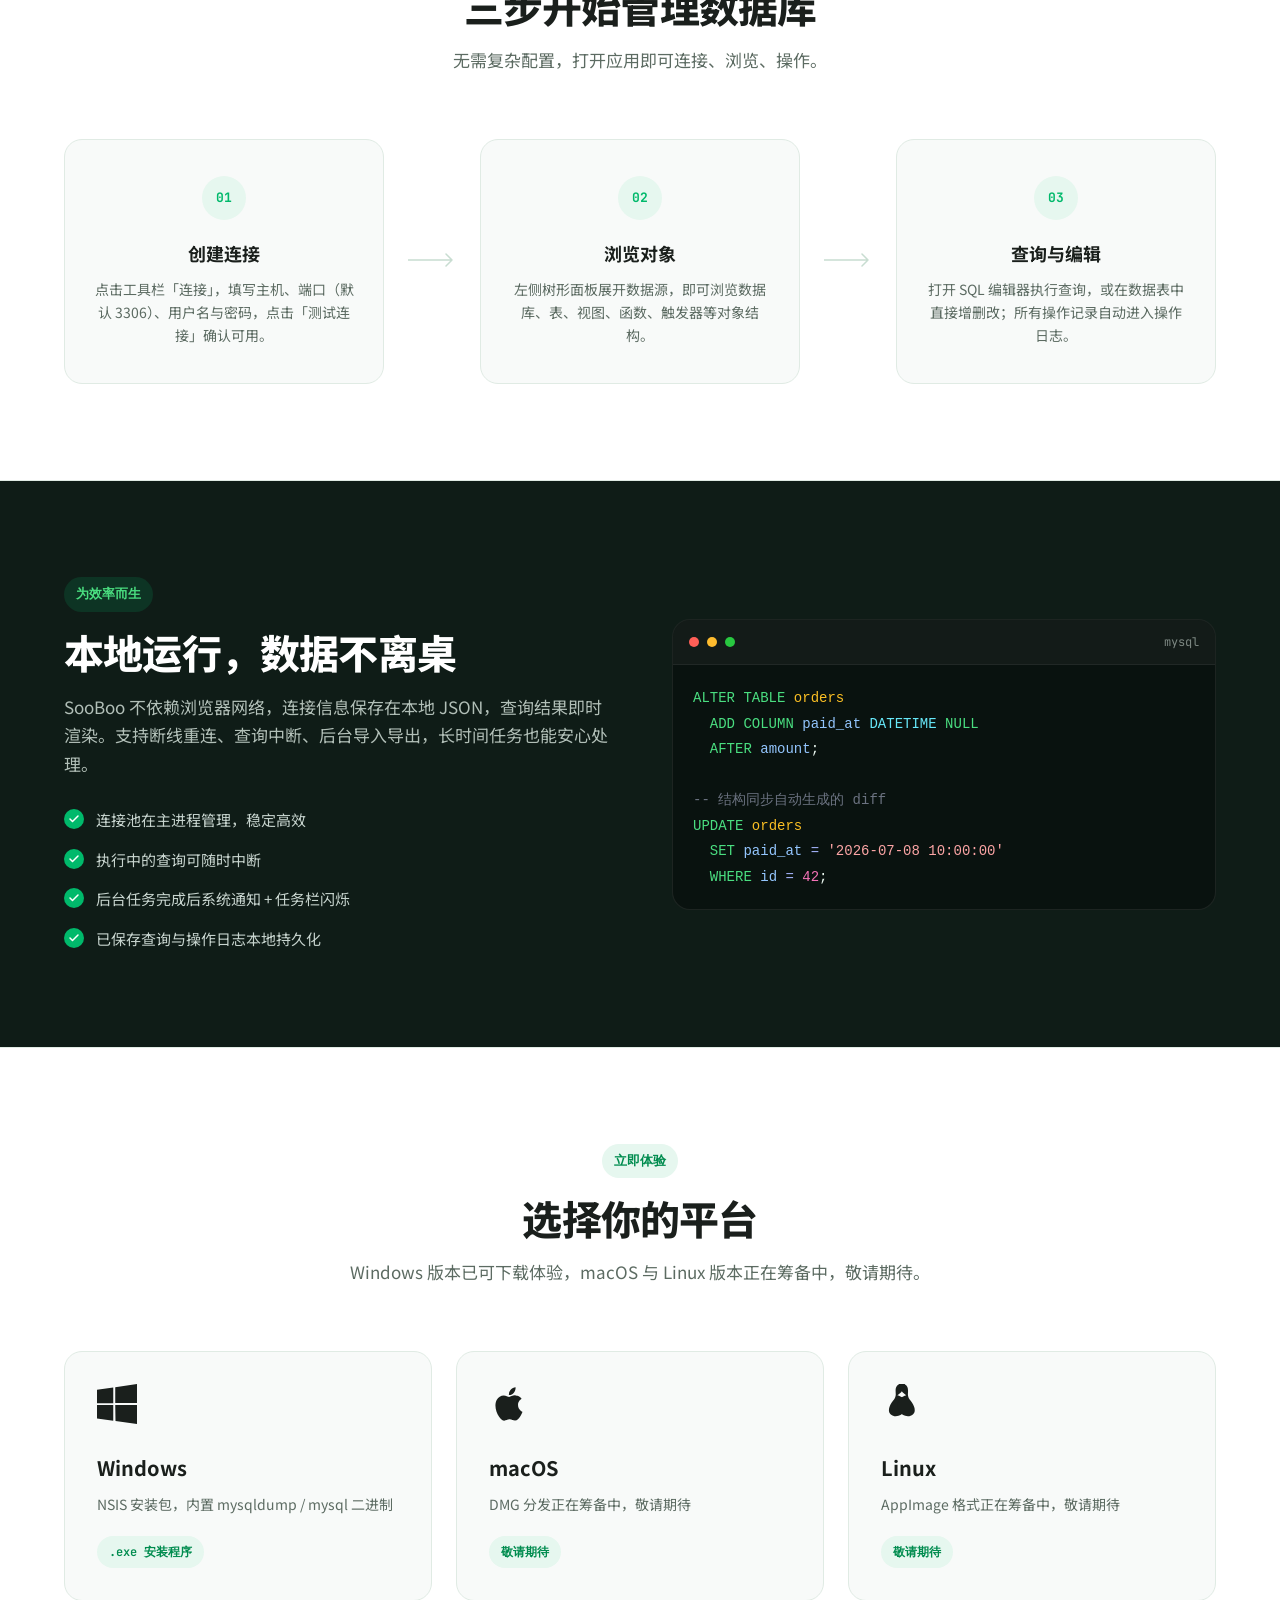
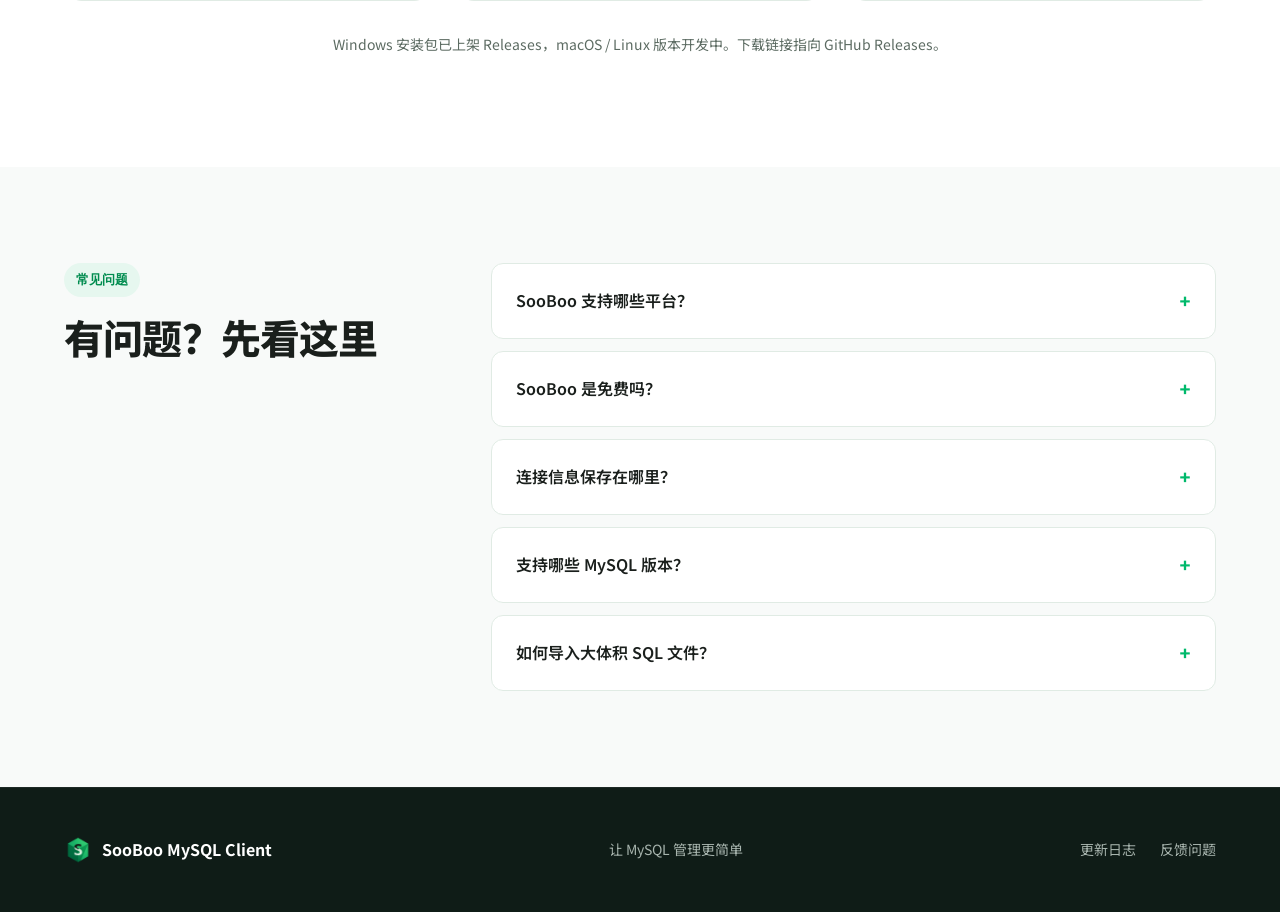
==== commit 4ce1e861: "feat: title change" ====
--- a/index.html
+++ b/index.html
@@ -1,561 +1,953 @@
-<!DOCTYPE html>
+<!doctype html>
 <html lang="zh-CN">
-<head>
-  <meta charset="UTF-8" />
-  <meta name="viewport" content="width=device-width, initial-scale=1.0" />
-  <title>SooBoo MySQL Client — 简洁实用的 MySQL 桌面客户端</title>
-  <meta name="description" content="SooBoo MySQL Client 是一款简洁实用的桌面 MySQL 管理工具，支持 SQL 编辑、数据浏览、表结构设计、迁移同步、备份恢复、命令行终端等完整功能。" />
-
-  <!-- SEO 基础 -->
-  <meta name="keywords" content="MySQL 客户端,MySQL 管理工具,MySQL GUI,MySQL 桌面工具,SQL 编辑器,数据同步,结构同步,数据传输,mysqldump 备份,数据库管理,SooBoo" />
-  <meta name="author" content="SooBoo" />
-  <meta name="robots" content="index, follow, max-image-preview:large, max-snippet:-1" />
-  <meta name="theme-color" content="#00b96b" />
-  <meta name="application-name" content="SooBoo MySQL Client" />
-  <link rel="canonical" href="https://mysql.sooboo.top/" />
-
-  <!-- Open Graph -->
-  <meta property="og:type" content="website" />
-  <meta property="og:site_name" content="SooBoo MySQL Client" />
-  <meta property="og:locale" content="zh_CN" />
-  <meta property="og:url" content="https://mysql.sooboo.top/" />
-  <meta property="og:title" content="SooBoo MySQL Client — 简洁实用的 MySQL 桌面客户端" />
-  <meta property="og:description" content="SQL 编辑、虚拟滚动数据浏览、表结构设计、迁移同步、备份恢复、命令行终端，全部整合在一个轻量快速的桌面应用中。" />
-  <meta property="og:image" content="https://mysql.sooboo.top/assets/logo.png" />
-  <meta property="og:image:width" content="256" />
-  <meta property="og:image:height" content="256" />
-  <meta property="og:image:alt" content="SooBoo MySQL Client Logo" />
-
-  <!-- Twitter Card -->
-  <meta name="twitter:card" content="summary" />
-  <meta name="twitter:title" content="SooBoo MySQL Client — 简洁实用的 MySQL 桌面客户端" />
-  <meta name="twitter:description" content="SQL 编辑、数据浏览、表结构设计、迁移同步、备份恢复、命令行终端，一个轻量快速的桌面 MySQL 管理工具。" />
-  <meta name="twitter:image" content="https://mysql.sooboo.top/assets/logo.png" />
-
-  <!-- GEO：面向 AI 搜索引擎的产品摘要 -->
-  <link rel="alternate" type="text/plain" href="/llms.txt" title="面向 LLM 的产品摘要（llms.txt）" />
-
-  <!-- 结构化数据：搜索引擎富结果 + AI 引擎理解 -->
-  <script type="application/ld+json">
-  {
-    "@context": "https://schema.org",
-    "@graph": [
+  <head>
+    <meta charset="UTF-8" />
+    <meta name="viewport" content="width=device-width, initial-scale=1.0" />
+    <title>SooBoo MySQL Client — 简洁实用的 MySQL 桌面客户端</title>
+    <meta
+      name="description"
+      content="SooBoo MySQL Client 是一款简洁实用的桌面 MySQL 管理工具，支持 SQL 编辑、数据浏览、表结构设计、迁移同步、备份恢复、命令行终端等完整功能。"
+    />
+
+    <!-- SEO 基础 -->
+    <meta
+      name="keywords"
+      content="MySQL 客户端,MySQL 管理工具,MySQL GUI,MySQL 桌面工具,SQL 编辑器,数据同步,结构同步,数据传输,mysqldump 备份,数据库管理,SooBoo"
+    />
+    <meta name="author" content="SooBoo" />
+    <meta
+      name="robots"
+      content="index, follow, max-image-preview:large, max-snippet:-1"
+    />
+    <meta name="theme-color" content="#00b96b" />
+    <meta name="application-name" content="SooBoo MySQL Client" />
+    <link rel="canonical" href="https://mysql.sooboo.top/" />
+
+    <!-- Open Graph -->
+    <meta property="og:type" content="website" />
+    <meta property="og:site_name" content="SooBoo MySQL Client" />
+    <meta property="og:locale" content="zh_CN" />
+    <meta property="og:url" content="https://mysql.sooboo.top/" />
+    <meta
+      property="og:title"
+      content="SooBoo MySQL Client — 简洁实用的 MySQL 桌面客户端"
+    />
+    <meta
+      property="og:description"
+      content="SQL 编辑、虚拟滚动数据浏览、表结构设计、迁移同步、备份恢复、命令行终端，全部整合在一个轻量快速的桌面应用中。"
+    />
+    <meta
+      property="og:image"
+      content="https://mysql.sooboo.top/assets/logo.png"
+    />
+    <meta property="og:image:width" content="256" />
+    <meta property="og:image:height" content="256" />
+    <meta property="og:image:alt" content="SooBoo MySQL Client Logo" />
+
+    <!-- Twitter Card -->
+    <meta name="twitter:card" content="summary" />
+    <meta
+      name="twitter:title"
+      content="SooBoo MySQL Client — 简洁实用的 MySQL 桌面客户端"
+    />
+    <meta
+      name="twitter:description"
+      content="SQL 编辑、数据浏览、表结构设计、迁移同步、备份恢复、命令行终端，一个轻量快速的桌面 MySQL 管理工具。"
+    />
+    <meta
+      name="twitter:image"
+      content="https://mysql.sooboo.top/assets/logo.png"
+    />
+
+    <!-- GEO：面向 AI 搜索引擎的产品摘要 -->
+    <link
+      rel="alternate"
+      type="text/plain"
+      href="/llms.txt"
+      title="面向 LLM 的产品摘要（llms.txt）"
+    />
+
+    <!-- 结构化数据：搜索引擎富结果 + AI 引擎理解 -->
+    <script type="application/ld+json">
       {
-        "@type": "WebSite",
-        "@id": "https://mysql.sooboo.top/#website",
-        "url": "https://mysql.sooboo.top/",
-        "name": "SooBoo MySQL Client",
-        "description": "SooBoo MySQL Client 官方网站",
-        "inLanguage": "zh-CN"
-      },
-      {
-        "@type": "SoftwareApplication",
-        "@id": "https://mysql.sooboo.top/#app",
-        "name": "SooBoo MySQL Client",
-        "alternateName": "SooBoo",
-        "url": "https://mysql.sooboo.top/",
-        "downloadUrl": "https://github.com/LuckLin520/sooboo_mysql/releases",
-        "applicationCategory": "DeveloperApplication",
-        "applicationSubCategory": "数据库管理工具",
-        "operatingSystem": ["Windows", "macOS", "Linux"],
-        "inLanguage": "zh-CN",
-        "isAccessibleForFree": true,
-        "offers": {
-          "@type": "Offer",
-          "price": "0",
-          "priceCurrency": "CNY",
-          "description": "常用功能免费使用；数据/结构传输同步等高级功能需登录或升级 PRO"
-        },
-        "author": {
-          "@type": "Organization",
-          "name": "SooBoo",
-          "url": "https://mysql.sooboo.top/"
-        },
-        "description": "SooBoo MySQL Client 是一款简洁实用的桌面 MySQL 管理工具，支持 SQL 编辑、数据浏览、表结构设计、迁移同步、备份恢复、命令行终端等完整功能。",
-        "featureList": [
-          "SQL 编辑器：执行全部/选中 SQL、快捷键、SQL 美化、保存查询、SELECT 自动分页",
-          "虚拟滚动表格：十万行数据流畅浏览、列宽拖拽、右键筛选、单元格直接编辑",
-          "数据迁移同步：数据传输、结构同步、数据同步，对比差异并预览 DDL",
-          "导入导出：库/表级 mysqldump 导出与 mysql 导入后台运行，结果集导出 CSV/JSON/Excel/SQL",
-          "备份管理：新建备份、还原备份、提取 SQL 全流程可视化",
-          "命令行终端：内置 MySQL 终端风格页面",
-          "表结构设计：智能生成 ALTER 语句",
-          "对象管理：用户、视图、函数/存储过程、触发器、事件一站式管理",
-          "数据源与查询脚本云同步",
-          "动态混合加密存储连接信息",
-          "SQL 日志：CRUD 与结构变更分类记录"
-        ],
-        "screenshot": [
-          "https://mysql.sooboo.top/assets/1.webp",
-          "https://mysql.sooboo.top/assets/2.webp",
-          "https://mysql.sooboo.top/assets/3.webp"
-        ]
-      },
-      {
-        "@type": "FAQPage",
-        "@id": "https://mysql.sooboo.top/#faq",
-        "mainEntity": [
+        "@context": "https://schema.org",
+        "@graph": [
           {
-            "@type": "Question",
-            "name": "SooBoo 支持哪些平台？",
-            "acceptedAnswer": {
-              "@type": "Answer",
-              "text": "目前 Windows 版本已可下载使用，macOS 与 Linux 版本正在筹备中，敬请期待。"
-            }
+            "@type": "WebSite",
+            "@id": "https://mysql.sooboo.top/#website",
+            "url": "https://mysql.sooboo.top/",
+            "name": "SooBoo MySQL Client",
+            "description": "SooBoo MySQL Client 官方网站",
+            "inLanguage": "zh-CN"
           },
           {
-            "@type": "Question",
-            "name": "SooBoo 是免费吗？",
-            "acceptedAnswer": {
-              "@type": "Answer",
-              "text": "大部分常用功能无需登录即可免费使用；数据/结构传输同步等高级功能需要登录或者升级 PRO 后使用。"
-            }
+            "@type": "SoftwareApplication",
+            "@id": "https://mysql.sooboo.top/#app",
+            "name": "SooBoo MySQL Client",
+            "alternateName": "SooBoo",
+            "url": "https://mysql.sooboo.top/",
+            "downloadUrl": "https://github.com/LuckLin520/sooboo_mysql/releases",
+            "applicationCategory": "DeveloperApplication",
+            "applicationSubCategory": "数据库管理工具",
+            "operatingSystem": ["Windows", "macOS", "Linux"],
+            "inLanguage": "zh-CN",
+            "isAccessibleForFree": true,
+            "offers": {
+              "@type": "Offer",
+              "price": "0",
+              "priceCurrency": "CNY",
+              "description": "常用功能免费使用；数据/结构传输同步等高级功能需登录或升级 PRO"
+            },
+            "author": {
+              "@type": "Organization",
+              "name": "SooBoo",
+              "url": "https://mysql.sooboo.top/"
+            },
+            "description": "SooBoo MySQL Client 是一款简洁实用的桌面 MySQL 管理工具，支持 SQL 编辑、数据浏览、表结构设计、迁移同步、备份恢复、命令行终端等完整功能。",
+            "featureList": [
+              "SQL 编辑器：执行全部/选中 SQL、快捷键、SQL 美化、保存查询、SELECT 自动分页",
+              "虚拟滚动表格：十万行数据流畅浏览、列宽拖拽、右键筛选、单元格直接编辑",
+              "数据迁移同步：数据传输、结构同步、数据同步，对比差异并预览 DDL",
+              "导入导出：库/表级 mysqldump 导出与 mysql 导入后台运行，结果集导出 CSV/JSON/Excel/SQL",
+              "备份管理：新建备份、还原备份、提取 SQL 全流程可视化",
+              "命令行终端：内置 MySQL 终端风格页面",
+              "表结构设计：智能生成 ALTER 语句",
+              "对象管理：用户、视图、函数/存储过程、触发器、事件一站式管理",
+              "数据源与查询脚本云同步",
+              "动态混合加密存储连接信息",
+              "SQL 日志：CRUD 与结构变更分类记录"
+            ],
+            "screenshot": [
+              "https://mysql.sooboo.top/assets/1.webp",
+              "https://mysql.sooboo.top/assets/2.webp",
+              "https://mysql.sooboo.top/assets/3.webp"
+            ]
           },
           {
-            "@type": "Question",
-            "name": "连接信息保存在哪里？",
-            "acceptedAnswer": {
-              "@type": "Answer",
-              "text": "未登录时，所有连接配置、已保存查询、操作日志均通过系统级加密保存在本地；登录后采用动态密钥混合模式加密，在保证安全的前提下实现云同步。"
-            }
-          },
-          {
-            "@type": "Question",
-            "name": "支持哪些 MySQL 版本？",
-            "acceptedAnswer": {
-              "@type": "Answer",
-              "text": "支持主流 MySQL 5.7 / 8.0 及以上版本，以及兼容 MySQL 协议的 MariaDB 等。"
-            }
-          },
-          {
-            "@type": "Question",
-            "name": "如何导入大体积 SQL 文件？",
-            "acceptedAnswer": {
-              "@type": "Answer",
-              "text": "通过「文件 → 导入」选择 SQL 文件，任务会在后台运行。即使关闭弹窗，导入仍会继续，完成后会通过系统通知提醒。"
-            }
+            "@type": "FAQPage",
+            "@id": "https://mysql.sooboo.top/#faq",
+            "mainEntity": [
+              {
+                "@type": "Question",
+                "name": "SooBoo 支持哪些平台？",
+                "acceptedAnswer": {
+                  "@type": "Answer",
+                  "text": "目前 Windows 版本已可下载使用，macOS 与 Linux 版本正在筹备中，敬请期待。"
+                }
+              },
+              {
+                "@type": "Question",
+                "name": "SooBoo 是免费吗？",
+                "acceptedAnswer": {
+                  "@type": "Answer",
+                  "text": "大部分常用功能无需登录即可免费使用；数据/结构传输同步等高级功能需要登录或者升级 PRO 后使用。"
+                }
+              },
+              {
+                "@type": "Question",
+                "name": "连接信息保存在哪里？",
+                "acceptedAnswer": {
+                  "@type": "Answer",
+                  "text": "未登录时，所有连接配置、已保存查询、操作日志均通过系统级加密保存在本地；登录后采用动态密钥混合模式加密，在保证安全的前提下实现云同步。"
+                }
+              },
+              {
+                "@type": "Question",
+                "name": "支持哪些 MySQL 版本？",
+                "acceptedAnswer": {
+                  "@type": "Answer",
+                  "text": "支持主流 MySQL 5.7 / 8.0 及以上版本，以及兼容 MySQL 协议的 MariaDB 等。"
+                }
+              },
+              {
+                "@type": "Question",
+                "name": "如何导入大体积 SQL 文件？",
+                "acceptedAnswer": {
+                  "@type": "Answer",
+                  "text": "通过「文件 → 导入」选择 SQL 文件，任务会在后台运行。即使关闭弹窗，导入仍会继续，完成后会通过系统通知提醒。"
+                }
+              }
+            ]
           }
         ]
       }
-    ]
-  }
-  </script>
-
-  <link rel="preconnect" href="https://fonts.googleapis.com" />
-  <link rel="preconnect" href="https://fonts.gstatic.com" crossorigin />
-  <link href="https://fonts.googleapis.com/css2?family=JetBrains+Mono:wght@400;500;700&family=Noto+Sans+SC:wght@400;500;700;900&display=swap" rel="stylesheet" />
-  <link rel="icon" type="image/png" href="assets/logo.png" />
-  <link rel="stylesheet" href="styles.css" />
-</head>
-<body>
-  <header class="site-header" id="header">
-    <div class="container header-inner">
-      <a class="brand" href="#" aria-label="SooBoo MySQL Client 首页">
-        <img src="assets/logo.png" alt="" class="brand-logo" width="36" height="36" />
-        <span class="brand-name">SooBoo</span>
-      </a>
-
-      <nav class="main-nav" aria-label="主导航">
-        <a href="#features">功能</a>
-        <a href="#showcase">界面</a>
-        <a href="#workflow">工作流</a>
-        <a href="#download">下载</a>
-        <a href="#faq">常见问题</a>
-      </nav>
-
-      <div class="header-actions">
-        <a class="btn btn-ghost" href="https://github.com/LuckLin520/sooboo_mysql/releases" target="_blank" rel="noopener">更新日志</a>
-        <a class="btn btn-primary" href="#download">立即下载</a>
+    </script>
+
+    <link rel="preconnect" href="https://fonts.googleapis.com" />
+    <link rel="preconnect" href="https://fonts.gstatic.com" crossorigin />
+    <link
+      href="https://fonts.googleapis.com/css2?family=JetBrains+Mono:wght@400;500;700&family=Noto+Sans+SC:wght@400;500;700;900&display=swap"
+      rel="stylesheet"
+    />
+    <link rel="icon" type="image/png" href="assets/logo.png" />
+    <link rel="stylesheet" href="styles.css" />
+  </head>
+  <body>
+    <header class="site-header" id="header">
+      <div class="container header-inner">
+        <a class="brand" href="#" aria-label="SooBoo MySQL Client 首页">
+          <img
+            src="assets/logo.png"
+            alt=""
+            class="brand-logo"
+            width="36"
+            height="36"
+          />
+          <span class="brand-name"
+            >SooBoo
+            <span style="color: var(--color-primary-dark)">Mysql</span></span
+          >
+        </a>
+
+        <nav class="main-nav" aria-label="主导航">
+          <a href="#features">功能</a>
+          <a href="#showcase">界面</a>
+          <a href="#workflow">工作流</a>
+          <a href="#download">下载</a>
+          <a href="#faq">常见问题</a>
+        </nav>
+
+        <div class="header-actions">
+          <a
+            class="btn btn-ghost"
+            href="https://github.com/LuckLin520/sooboo_mysql/releases"
+            target="_blank"
+            rel="noopener"
+            >更新日志</a
+          >
+          <a class="btn btn-primary" href="#download">立即下载</a>
+        </div>
+
+        <button
+          class="menu-toggle"
+          aria-label="打开菜单"
+          aria-expanded="false"
+          aria-controls="mobile-menu"
+        >
+          <svg
+            width="24"
+            height="24"
+            viewBox="0 0 24 24"
+            fill="none"
+            stroke="currentColor"
+            stroke-width="2"
+            stroke-linecap="round"
+          >
+            <line x1="3" y1="6" x2="21" y2="6"></line>
+            <line x1="3" y1="12" x2="21" y2="12"></line>
+            <line x1="3" y1="18" x2="21" y2="18"></line>
+          </svg>
+        </button>
       </div>
 
-      <button class="menu-toggle" aria-label="打开菜单" aria-expanded="false" aria-controls="mobile-menu">
-        <svg width="24" height="24" viewBox="0 0 24 24" fill="none" stroke="currentColor" stroke-width="2" stroke-linecap="round">
-          <line x1="3" y1="6" x2="21" y2="6"></line>
-          <line x1="3" y1="12" x2="21" y2="12"></line>
-          <line x1="3" y1="18" x2="21" y2="18"></line>
-        </svg>
-      </button>
-    </div>
-
-    <div class="mobile-menu" id="mobile-menu" hidden>
-      <nav aria-label="移动端导航">
-        <a href="#features">功能</a>
-        <a href="#showcase">界面</a>
-        <a href="#workflow">工作流</a>
-        <a href="#download">下载</a>
-        <a href="#faq">常见问题</a>
-        <a class="btn btn-primary" href="#download">立即下载</a>
-      </nav>
-    </div>
-  </header>
-
-  <main id="main">
-    <section class="hero" aria-labelledby="hero-title">
-      <div class="hero-grid" aria-hidden="true"></div>
-      <div class="container hero-inner">
-        <div class="hero-copy">
-          <div class="eyebrow">
-            <span class="eyebrow-dot"></span>
-            桌面级 MySQL 客户端
-          </div>
-          <h1 id="hero-title" class="hero-title">
-            让 MySQL<br />
-            <span class="text-gradient">管理更简单</span>
-          </h1>
-          <p class="hero-lead">
-            SooBoo MySQL Client 为开发者打造：SQL 编辑、数据浏览、表结构设计、命令行终端，以及迁移同步、备份恢复等能力，全部整合在一个轻量、快速的桌面应用中。
-          </p>
-          <div class="hero-cta">
-            <a class="btn btn-primary btn-lg" href="#download">
-              <svg width="20" height="20" viewBox="0 0 24 24" fill="none" stroke="currentColor" stroke-width="2" stroke-linecap="round" stroke-linejoin="round" aria-hidden="true">
-                <path d="M21 15v4a2 2 0 0 1-2 2H5a2 2 0 0 1-2-2v-4"></path>
-                <polyline points="7 10 12 15 17 10"></polyline>
-                <line x1="12" y1="15" x2="12" y2="3"></line>
-              </svg>
-              立即下载
-            </a>
-            <a class="btn btn-secondary btn-lg" href="#features">
-              探索功能
-            </a>
-          </div>
-          <div class="hero-stats">
-            <div class="stat">
-              <strong class="stat-value">10万+</strong>
-              <span class="stat-label">行数据虚拟滚动</span>
-            </div>
-            <div class="stat">
-              <strong class="stat-value">Win / Mac / Linux</strong>
-              <span class="stat-label">三端规划中</span>
-            </div>
-            <div class="stat">
-              <strong class="stat-value">数据本地存储</strong>
-              <span class="stat-label">安全可控</span>
-            </div>
-          </div>
-        </div>
-
-        <div class="hero-demo">
-          <div class="editor-window">
-            <div class="editor-titlebar">
-              <div class="window-controls">
-                <span class="window-dot"></span>
-                <span class="window-dot"></span>
-                <span class="window-dot"></span>
-              </div>
-              <span class="editor-filename">query.sql</span>
-            </div>
-            <div class="editor-body">
-              <div class="editor-sidebar">
-                <span>1</span>
-                <span>2</span>
-                <span>3</span>
-                <span>4</span>
-                <span>5</span>
-              </div>
-              <div class="editor-content">
-                <pre><code><span class="sql-keyword">SELECT</span> <span class="sql-operator">*</span> <span class="sql-keyword">FROM</span> <span class="sql-table">users</span>
+      <div class="mobile-menu" id="mobile-menu" hidden>
+        <nav aria-label="移动端导航">
+          <a href="#features">功能</a>
+          <a href="#showcase">界面</a>
+          <a href="#workflow">工作流</a>
+          <a href="#download">下载</a>
+          <a href="#faq">常见问题</a>
+          <a class="btn btn-primary" href="#download">立即下载</a>
+        </nav>
+      </div>
+    </header>
+
+    <main id="main">
+      <section class="hero" aria-labelledby="hero-title">
+        <div class="hero-grid" aria-hidden="true"></div>
+        <div class="container hero-inner">
+          <div class="hero-copy">
+            <div class="eyebrow">
+              <span class="eyebrow-dot"></span>
+              桌面级 MySQL 客户端
+            </div>
+            <h1 id="hero-title" class="hero-title">
+              让 MySQL<br />
+              <span class="text-gradient">管理更简单</span>
+            </h1>
+            <p class="hero-lead">
+              SooBoo MySQL Client 为开发者打造：SQL
+              编辑、数据浏览、表结构设计、命令行终端，以及迁移同步、备份恢复等能力，全部整合在一个轻量、快速的桌面应用中。
+            </p>
+            <div class="hero-cta">
+              <a class="btn btn-primary btn-lg" href="#download">
+                <svg
+                  width="20"
+                  height="20"
+                  viewBox="0 0 24 24"
+                  fill="none"
+                  stroke="currentColor"
+                  stroke-width="2"
+                  stroke-linecap="round"
+                  stroke-linejoin="round"
+                  aria-hidden="true"
+                >
+                  <path d="M21 15v4a2 2 0 0 1-2 2H5a2 2 0 0 1-2-2v-4"></path>
+                  <polyline points="7 10 12 15 17 10"></polyline>
+                  <line x1="12" y1="15" x2="12" y2="3"></line>
+                </svg>
+                立即下载
+              </a>
+              <a class="btn btn-secondary btn-lg" href="#features">
+                探索功能
+              </a>
+            </div>
+            <div class="hero-stats">
+              <div class="stat">
+                <strong class="stat-value">10万+</strong>
+                <span class="stat-label">行数据虚拟滚动</span>
+              </div>
+              <div class="stat">
+                <strong class="stat-value">Win / Mac / Linux</strong>
+                <span class="stat-label">三端规划中</span>
+              </div>
+              <div class="stat">
+                <strong class="stat-value">数据本地存储</strong>
+                <span class="stat-label">安全可控</span>
+              </div>
+            </div>
+          </div>
+
+          <div class="hero-demo">
+            <div class="editor-window">
+              <div class="editor-titlebar">
+                <div class="window-controls">
+                  <span class="window-dot"></span>
+                  <span class="window-dot"></span>
+                  <span class="window-dot"></span>
+                </div>
+                <span class="editor-filename">query.sql</span>
+              </div>
+              <div class="editor-body">
+                <div class="editor-sidebar">
+                  <span>1</span>
+                  <span>2</span>
+                  <span>3</span>
+                  <span>4</span>
+                  <span>5</span>
+                </div>
+                <div class="editor-content">
+                  <pre><code><span class="sql-keyword">SELECT</span> <span class="sql-operator">*</span> <span class="sql-keyword">FROM</span> <span class="sql-table">users</span>
 <span class="sql-keyword">WHERE</span> <span class="sql-column">status</span> <span class="sql-operator">=</span> <span class="sql-string">'active'</span>
 <span class="sql-keyword">LIMIT</span> <span class="sql-number">100</span><span class="cursor" aria-hidden="true">|</span></code></pre>
-              </div>
-            </div>
-            <div class="result-panel">
-              <div class="result-header">
-                <span class="result-badge">结果</span>
-                <span class="result-meta">100 行 · 0.12 秒</span>
-              </div>
-              <div class="result-table-wrap">
-                <table class="result-table">
-                  <thead>
-                    <tr>
-                      <th>id</th>
-                      <th>name</th>
-                      <th>email</th>
-                      <th>status</th>
-                    </tr>
-                  </thead>
-                  <tbody>
-                    <tr><td>1</td><td>Alice</td><td>alice@dev.io</td><td><span class="status-pill active">active</span></td></tr>
-                    <tr><td>2</td><td>Bob</td><td>bob@dev.io</td><td><span class="status-pill active">active</span></td></tr>
-                    <tr><td>3</td><td>Carol</td><td>carol@dev.io</td><td><span class="status-pill active">active</span></td></tr>
-                    <tr><td>4</td><td>David</td><td>david@dev.io</td><td><span class="status-pill active">active</span></td></tr>
-                    <tr><td>5</td><td>Eve</td><td>eve@dev.io</td><td><span class="status-pill active">active</span></td></tr>
-                  </tbody>
-                </table>
+                </div>
+              </div>
+              <div class="result-panel">
+                <div class="result-header">
+                  <span class="result-badge">结果</span>
+                  <span class="result-meta">100 行 · 0.12 秒</span>
+                </div>
+                <div class="result-table-wrap">
+                  <table class="result-table">
+                    <thead>
+                      <tr>
+                        <th>id</th>
+                        <th>name</th>
+                        <th>email</th>
+                        <th>status</th>
+                      </tr>
+                    </thead>
+                    <tbody>
+                      <tr>
+                        <td>1</td>
+                        <td>Alice</td>
+                        <td>alice@dev.io</td>
+                        <td><span class="status-pill active">active</span></td>
+                      </tr>
+                      <tr>
+                        <td>2</td>
+                        <td>Bob</td>
+                        <td>bob@dev.io</td>
+                        <td><span class="status-pill active">active</span></td>
+                      </tr>
+                      <tr>
+                        <td>3</td>
+                        <td>Carol</td>
+                        <td>carol@dev.io</td>
+                        <td><span class="status-pill active">active</span></td>
+                      </tr>
+                      <tr>
+                        <td>4</td>
+                        <td>David</td>
+                        <td>david@dev.io</td>
+                        <td><span class="status-pill active">active</span></td>
+                      </tr>
+                      <tr>
+                        <td>5</td>
+                        <td>Eve</td>
+                        <td>eve@dev.io</td>
+                        <td><span class="status-pill active">active</span></td>
+                      </tr>
+                    </tbody>
+                  </table>
+                </div>
               </div>
             </div>
           </div>
         </div>
-      </div>
-    </section>
-
-    <section class="section features" id="features" aria-labelledby="features-title">
-      <div class="container">
-        <div class="section-header reveal">
-          <span class="section-eyebrow">核心能力</span>
-          <h2 id="features-title" class="section-title">一套工具，覆盖 MySQL 全场景</h2>
-          <p class="section-desc">从日常查询到复杂迁移，从结构变更到备份恢复，SooBoo 把最常用的 MySQL 操作集中在一处</p>
+      </section>
+
+      <section
+        class="section features"
+        id="features"
+        aria-labelledby="features-title"
+      >
+        <div class="container">
+          <div class="section-header reveal">
+            <span class="section-eyebrow">核心能力</span>
+            <h2 id="features-title" class="section-title">
+              一套工具，覆盖 MySQL 全场景
+            </h2>
+            <p class="section-desc">
+              从日常查询到复杂迁移，从结构变更到备份恢复，SooBoo 把最常用的
+              MySQL 操作集中在一处
+            </p>
+          </div>
+
+          <div class="features-grid">
+            <article class="feature-card reveal">
+              <div class="feature-icon feature-icon-green">
+                <svg
+                  width="24"
+                  height="24"
+                  viewBox="0 0 24 24"
+                  fill="none"
+                  stroke="currentColor"
+                  stroke-width="2"
+                  stroke-linecap="round"
+                  stroke-linejoin="round"
+                  aria-hidden="true"
+                >
+                  <polyline points="16 18 22 12 16 6"></polyline>
+                  <polyline points="8 6 2 12 8 18"></polyline>
+                </svg>
+              </div>
+              <h3>SQL 编辑器</h3>
+              <p>
+                执行全部 / 选中 SQL，支持快捷键、SQL 美化、保存查询；SELECT
+                自动分页，可直接编辑单元格
+              </p>
+            </article>
+
+            <article class="feature-card reveal">
+              <div class="feature-icon feature-icon-amber">
+                <svg
+                  width="24"
+                  height="24"
+                  viewBox="0 0 24 24"
+                  fill="none"
+                  stroke="currentColor"
+                  stroke-width="2"
+                  stroke-linecap="round"
+                  stroke-linejoin="round"
+                  aria-hidden="true"
+                >
+                  <path d="M12 2L2 7l10 5 10-5-10-5z"></path>
+                  <path d="M2 17l10 5 10-5"></path>
+                  <path d="M2 12l10 5 10-5"></path>
+                </svg>
+              </div>
+              <h3>虚拟滚动表格</h3>
+              <p>
+                自研
+                VirtualEditableTable，十万行数据流畅浏览；列宽拖拽、右键筛选、单元格编辑一气呵成
+              </p>
+            </article>
+
+            <article class="feature-card reveal">
+              <div class="feature-icon feature-icon-cyan">
+                <svg
+                  width="24"
+                  height="24"
+                  viewBox="0 0 24 24"
+                  fill="none"
+                  stroke="currentColor"
+                  stroke-width="2"
+                  stroke-linecap="round"
+                  stroke-linejoin="round"
+                  aria-hidden="true"
+                >
+                  <path d="M17 21v-2a4 4 0 0 0-4-4H5a4 4 0 0 0-4 4v2"></path>
+                  <circle cx="9" cy="7" r="4"></circle>
+                  <path d="M23 21v-2a4 4 0 0 0-3-3.87"></path>
+                  <path d="M16 3.13a4 4 0 0 1 0 7.75"></path>
+                </svg>
+              </div>
+              <h3>数据迁移同步</h3>
+              <p>
+                数据传输、结构同步、数据同步三件套：对比差异、预览
+                DDL、按主键同步，降低迁移风险
+              </p>
+            </article>
+
+            <article class="feature-card reveal">
+              <div class="feature-icon feature-icon-purple">
+                <svg
+                  width="24"
+                  height="24"
+                  viewBox="0 0 24 24"
+                  fill="none"
+                  stroke="currentColor"
+                  stroke-width="2"
+                  stroke-linecap="round"
+                  stroke-linejoin="round"
+                  aria-hidden="true"
+                >
+                  <path
+                    d="M14 2H6a2 2 0 0 0-2 2v16a2 2 0 0 0 2 2h12a2 2 0 0 0 2-2V8z"
+                  ></path>
+                  <polyline points="14 2 14 8 20 8"></polyline>
+                  <line x1="16" y1="13" x2="8" y2="13"></line>
+                  <line x1="16" y1="17" x2="8" y2="17"></line>
+                  <polyline points="10 9 9 9 8 9"></polyline>
+                </svg>
+              </div>
+              <h3>导入导出</h3>
+              <p>
+                库 / 表级 mysqldump 导出、mysql 导入均支持后台运行；结果集可导出
+                CSV / JSON / Excel / SQL
+              </p>
+            </article>
+
+            <article class="feature-card reveal">
+              <div class="feature-icon feature-icon-rose">
+                <svg
+                  width="24"
+                  height="24"
+                  viewBox="0 0 24 24"
+                  fill="none"
+                  stroke="currentColor"
+                  stroke-width="2"
+                  stroke-linecap="round"
+                  stroke-linejoin="round"
+                  aria-hidden="true"
+                >
+                  <path d="M12 22s8-4 8-10V5l-8-3-8 3v7c0 6 8 10 8 10z"></path>
+                </svg>
+              </div>
+              <h3>备份管理</h3>
+              <p>
+                新建备份、还原备份、提取 SQL、打开目录、删除，全流程可视化管理
+              </p>
+            </article>
+
+            <article class="feature-card reveal">
+              <div class="feature-icon feature-icon-slate">
+                <svg
+                  width="24"
+                  height="24"
+                  viewBox="0 0 24 24"
+                  fill="none"
+                  stroke="currentColor"
+                  stroke-width="2"
+                  stroke-linecap="round"
+                  stroke-linejoin="round"
+                  aria-hidden="true"
+                >
+                  <rect x="2" y="3" width="20" height="14" rx="2" ry="2"></rect>
+                  <line x1="8" y1="21" x2="16" y2="21"></line>
+                  <line x1="12" y1="17" x2="12" y2="21"></line>
+                </svg>
+              </div>
+              <h3>命令行终端</h3>
+              <p>
+                内置 MySQL 终端风格页面，暗色主题，Enter 执行、Shift+Enter
+                换行，习惯与终端一致
+              </p>
+            </article>
+
+            <article class="feature-card reveal">
+              <div class="feature-icon feature-icon-orange">
+                <svg
+                  width="24"
+                  height="24"
+                  viewBox="0 0 24 24"
+                  fill="none"
+                  stroke="currentColor"
+                  stroke-width="2"
+                  stroke-linecap="round"
+                  stroke-linejoin="round"
+                  aria-hidden="true"
+                >
+                  <path d="M12 20h9"></path>
+                  <path
+                    d="M16.5 3.5a2.121 2.121 0 0 1 3 3L7 19l-4 1 1-4L16.5 3.5z"
+                  ></path>
+                </svg>
+              </div>
+              <h3>表结构设计</h3>
+              <p>
+                新建表、修改表自动加载当前结构，智能生成 ALTER
+                语句：重命名、删除、新增列、主键变更
+              </p>
+            </article>
+
+            <article class="feature-card reveal">
+              <div class="feature-icon feature-icon-indigo">
+                <svg
+                  width="24"
+                  height="24"
+                  viewBox="0 0 24 24"
+                  fill="none"
+                  stroke="currentColor"
+                  stroke-width="2"
+                  stroke-linecap="round"
+                  stroke-linejoin="round"
+                  aria-hidden="true"
+                >
+                  <path d="M20 21v-2a4 4 0 0 0-4-4H8a4 4 0 0 0-4 4v2"></path>
+                  <circle cx="12" cy="7" r="4"></circle>
+                </svg>
+              </div>
+              <h3>对象管理</h3>
+              <p>
+                用户、视图、函数 / 存储过程、触发器、事件一站式管理，DBA
+                常用操作不必再切工具
+              </p>
+            </article>
+
+            <article class="feature-card reveal">
+              <div class="feature-icon feature-icon-blue">
+                <svg
+                  width="24"
+                  height="24"
+                  viewBox="0 0 24 24"
+                  fill="none"
+                  stroke="currentColor"
+                  stroke-width="2"
+                  stroke-linecap="round"
+                  stroke-linejoin="round"
+                  aria-hidden="true"
+                >
+                  <path
+                    d="M18 10h-1.26A8 8 0 1 0 9 20h9a5 5 0 0 0 0-10z"
+                  ></path>
+                </svg>
+              </div>
+              <h3>数据源云同步</h3>
+              <p>跟随账号实时同步数据源连接，换设备无需重新填写连接信息</p>
+            </article>
+
+            <article class="feature-card reveal">
+              <div class="feature-icon feature-icon-teal">
+                <svg
+                  width="24"
+                  height="24"
+                  viewBox="0 0 24 24"
+                  fill="none"
+                  stroke="currentColor"
+                  stroke-width="2"
+                  stroke-linecap="round"
+                  stroke-linejoin="round"
+                  aria-hidden="true"
+                >
+                  <rect
+                    x="3"
+                    y="11"
+                    width="18"
+                    height="11"
+                    rx="2"
+                    ry="2"
+                  ></rect>
+                  <path d="M7 11V7a5 5 0 0 1 10 0v4"></path>
+                </svg>
+              </div>
+              <h3>动态混合加密</h3>
+              <p>
+                敏感连接信息采用混合加密存储，本地数据更安全，密码不落地、不泄露
+              </p>
+            </article>
+
+            <article class="feature-card reveal">
+              <div class="feature-icon feature-icon-pink">
+                <svg
+                  width="24"
+                  height="24"
+                  viewBox="0 0 24 24"
+                  fill="none"
+                  stroke="currentColor"
+                  stroke-width="2"
+                  stroke-linecap="round"
+                  stroke-linejoin="round"
+                  aria-hidden="true"
+                >
+                  <path
+                    d="M18 10h-1.26A8 8 0 1 0 9 20h9a5 5 0 0 0 0-10z"
+                  ></path>
+                  <polyline points="10 13 8 15 10 17"></polyline>
+                  <polyline points="16 13 18 15 16 17"></polyline>
+                </svg>
+              </div>
+              <h3>查询脚本云同步</h3>
+              <p>常用SQL语句、重要备忘脚本、注释，跟随账号实时同步</p>
+            </article>
+
+            <article class="feature-card reveal">
+              <div class="feature-icon feature-icon-lime">
+                <svg
+                  width="24"
+                  height="24"
+                  viewBox="0 0 24 24"
+                  fill="none"
+                  stroke="currentColor"
+                  stroke-width="2"
+                  stroke-linecap="round"
+                  stroke-linejoin="round"
+                  aria-hidden="true"
+                >
+                  <polyline points="22 12 18 12 15 21 9 3 6 12 2 12"></polyline>
+                </svg>
+              </div>
+              <h3>SQL日志查询</h3>
+              <p>
+                数据CRUD和表结构变更按SQL类型分类记录日志，成功失败耗时一目了然
+              </p>
+            </article>
+          </div>
         </div>
-
-        <div class="features-grid">
-          <article class="feature-card reveal">
-            <div class="feature-icon feature-icon-green">
-              <svg width="24" height="24" viewBox="0 0 24 24" fill="none" stroke="currentColor" stroke-width="2" stroke-linecap="round" stroke-linejoin="round" aria-hidden="true">
-                <polyline points="16 18 22 12 16 6"></polyline>
-                <polyline points="8 6 2 12 8 18"></polyline>
+      </section>
+
+      <section
+        class="section showcase"
+        id="showcase"
+        aria-labelledby="showcase-title"
+      >
+        <div class="container">
+          <div class="section-header reveal">
+            <span class="section-eyebrow">界面展示</span>
+            <h2 id="showcase-title" class="section-title">
+              迁移同步三件套，差异一目了然
+            </h2>
+            <p class="section-desc">
+              数据传输、数据同步、结构同步全程向导式操作，对比结果可视化呈现，执行前心中有数
+            </p>
+          </div>
+
+          <div
+            class="carousel reveal"
+            data-carousel
+            aria-roledescription="轮播"
+            aria-label="应用界面截图展示"
+          >
+            <div class="carousel-viewport">
+              <div class="carousel-track">
+                <figure class="carousel-slide">
+                  <a
+                    class="carousel-shot"
+                    href="assets/1.webp"
+                    target="_blank"
+                    rel="noopener"
+                    title="点击查看原图"
+                  >
+                    <img
+                      src="assets/1.webp"
+                      alt="数据传输向导界面：源数据库与目标数据库连接信息并排展示"
+                      width="700"
+                      height="406"
+                      draggable="false"
+                    />
+                  </a>
+                  <figcaption class="carousel-caption">
+                    <h3><span class="showcase-index">01</span>数据传输</h3>
+                    <p>
+                      源与目标连接并排展示，主机、端口、版本信息一目了然，确认无误再开始传输
+                    </p>
+                  </figcaption>
+                </figure>
+
+                <figure class="carousel-slide">
+                  <a
+                    class="carousel-shot"
+                    href="assets/2.webp"
+                    target="_blank"
+                    rel="noopener"
+                    title="点击查看原图"
+                  >
+                    <img
+                      src="assets/2.webp"
+                      alt="数据同步界面：表级插入、更新、删除差异统计与行级数据对比预览"
+                      loading="lazy"
+                      width="700"
+                      height="406"
+                      draggable="false"
+                    />
+                  </a>
+                  <figcaption class="carousel-caption">
+                    <h3><span class="showcase-index">02</span>数据同步</h3>
+                    <p>
+                      按主键对比插入 / 更新 /
+                      删除差异，行级数据逐条勾选，同步范围精准可控
+                    </p>
+                  </figcaption>
+                </figure>
+
+                <figure class="carousel-slide">
+                  <a
+                    class="carousel-shot"
+                    href="assets/3.webp"
+                    target="_blank"
+                    rel="noopener"
+                    title="点击查看原图"
+                  >
+                    <img
+                      src="assets/3.webp"
+                      alt="结构同步界面：对象列表勾选与 CREATE TABLE DDL 差异高亮对比"
+                      loading="lazy"
+                      width="700"
+                      height="406"
+                      draggable="false"
+                    />
+                  </a>
+                  <figcaption class="carousel-caption">
+                    <h3><span class="showcase-index">03</span>结构同步</h3>
+                    <p>
+                      对象列表按需勾选，DDL
+                      差异左右对照高亮预览，变更脚本执行前心中有数
+                    </p>
+                  </figcaption>
+                </figure>
+              </div>
+
+              <button
+                class="carousel-btn carousel-prev"
+                type="button"
+                aria-label="上一张"
+              >
+                <svg
+                  width="20"
+                  height="20"
+                  viewBox="0 0 24 24"
+                  fill="none"
+                  stroke="currentColor"
+                  stroke-width="2"
+                  stroke-linecap="round"
+                  stroke-linejoin="round"
+                  aria-hidden="true"
+                >
+                  <polyline points="15 18 9 12 15 6"></polyline>
+                </svg>
+              </button>
+              <button
+                class="carousel-btn carousel-next"
+                type="button"
+                aria-label="下一张"
+              >
+                <svg
+                  width="20"
+                  height="20"
+                  viewBox="0 0 24 24"
+                  fill="none"
+                  stroke="currentColor"
+                  stroke-width="2"
+                  stroke-linecap="round"
+                  stroke-linejoin="round"
+                  aria-hidden="true"
+                >
+                  <polyline points="9 18 15 12 9 6"></polyline>
+                </svg>
+              </button>
+            </div>
+
+            <div
+              class="carousel-dots"
+              role="tablist"
+              aria-label="选择截图"
+            ></div>
+          </div>
+        </div>
+      </section>
+
+      <section
+        class="section workflow"
+        id="workflow"
+        aria-labelledby="workflow-title"
+      >
+        <div class="container">
+          <div class="section-header reveal">
+            <span class="section-eyebrow">快速上手</span>
+            <h2 id="workflow-title" class="section-title">
+              三步开始管理数据库
+            </h2>
+            <p class="section-desc">
+              无需复杂配置，打开应用即可连接、浏览、操作。
+            </p>
+          </div>
+
+          <div class="workflow-grid">
+            <div class="workflow-step reveal">
+              <div class="step-number">01</div>
+              <h3>创建连接</h3>
+              <p>
+                点击工具栏「连接」，填写主机、端口（默认
+                3306）、用户名与密码，点击「测试连接」确认可用。
+              </p>
+            </div>
+            <div class="workflow-connector" aria-hidden="true">
+              <svg width="48" height="16" viewBox="0 0 48 16" fill="none">
+                <path
+                  d="M0 8h44m-6-6l6 6-6 6"
+                  stroke="currentColor"
+                  stroke-width="1.5"
+                  stroke-linecap="round"
+                  stroke-linejoin="round"
+                />
               </svg>
             </div>
-            <h3>SQL 编辑器</h3>
-            <p>执行全部 / 选中 SQL，支持快捷键、SQL 美化、保存查询；SELECT 自动分页，可直接编辑单元格</p>
-          </article>
-
-          <article class="feature-card reveal">
-            <div class="feature-icon feature-icon-amber">
-              <svg width="24" height="24" viewBox="0 0 24 24" fill="none" stroke="currentColor" stroke-width="2" stroke-linecap="round" stroke-linejoin="round" aria-hidden="true">
-                <path d="M12 2L2 7l10 5 10-5-10-5z"></path>
-                <path d="M2 17l10 5 10-5"></path>
-                <path d="M2 12l10 5 10-5"></path>
+            <div class="workflow-step reveal">
+              <div class="step-number">02</div>
+              <h3>浏览对象</h3>
+              <p>
+                左侧树形面板展开数据源，即可浏览数据库、表、视图、函数、触发器等对象结构。
+              </p>
+            </div>
+            <div class="workflow-connector" aria-hidden="true">
+              <svg width="48" height="16" viewBox="0 0 48 16" fill="none">
+                <path
+                  d="M0 8h44m-6-6l6 6-6 6"
+                  stroke="currentColor"
+                  stroke-width="1.5"
+                  stroke-linecap="round"
+                  stroke-linejoin="round"
+                />
               </svg>
             </div>
-            <h3>虚拟滚动表格</h3>
-            <p>自研 VirtualEditableTable，十万行数据流畅浏览；列宽拖拽、右键筛选、单元格编辑一气呵成</p>
-          </article>
-
-          <article class="feature-card reveal">
-            <div class="feature-icon feature-icon-cyan">
-              <svg width="24" height="24" viewBox="0 0 24 24" fill="none" stroke="currentColor" stroke-width="2" stroke-linecap="round" stroke-linejoin="round" aria-hidden="true">
-                <path d="M17 21v-2a4 4 0 0 0-4-4H5a4 4 0 0 0-4 4v2"></path>
-                <circle cx="9" cy="7" r="4"></circle>
-                <path d="M23 21v-2a4 4 0 0 0-3-3.87"></path>
-                <path d="M16 3.13a4 4 0 0 1 0 7.75"></path>
-              </svg>
-            </div>
-            <h3>数据迁移同步</h3>
-            <p>数据传输、结构同步、数据同步三件套：对比差异、预览 DDL、按主键同步，降低迁移风险</p>
-          </article>
-
-          <article class="feature-card reveal">
-            <div class="feature-icon feature-icon-purple">
-              <svg width="24" height="24" viewBox="0 0 24 24" fill="none" stroke="currentColor" stroke-width="2" stroke-linecap="round" stroke-linejoin="round" aria-hidden="true">
-                <path d="M14 2H6a2 2 0 0 0-2 2v16a2 2 0 0 0 2 2h12a2 2 0 0 0 2-2V8z"></path>
-                <polyline points="14 2 14 8 20 8"></polyline>
-                <line x1="16" y1="13" x2="8" y2="13"></line>
-                <line x1="16" y1="17" x2="8" y2="17"></line>
-                <polyline points="10 9 9 9 8 9"></polyline>
-              </svg>
-            </div>
-            <h3>导入导出</h3>
-            <p>库 / 表级 mysqldump 导出、mysql 导入均支持后台运行；结果集可导出 CSV / JSON / Excel / SQL</p>
-          </article>
-
-          <article class="feature-card reveal">
-            <div class="feature-icon feature-icon-rose">
-              <svg width="24" height="24" viewBox="0 0 24 24" fill="none" stroke="currentColor" stroke-width="2" stroke-linecap="round" stroke-linejoin="round" aria-hidden="true">
-                <path d="M12 22s8-4 8-10V5l-8-3-8 3v7c0 6 8 10 8 10z"></path>
-              </svg>
-            </div>
-            <h3>备份管理</h3>
-            <p>新建备份、还原备份、提取 SQL、打开目录、删除，全流程可视化管理</p>
-          </article>
-
-          <article class="feature-card reveal">
-            <div class="feature-icon feature-icon-slate">
-              <svg width="24" height="24" viewBox="0 0 24 24" fill="none" stroke="currentColor" stroke-width="2" stroke-linecap="round" stroke-linejoin="round" aria-hidden="true">
-                <rect x="2" y="3" width="20" height="14" rx="2" ry="2"></rect>
-                <line x1="8" y1="21" x2="16" y2="21"></line>
-                <line x1="12" y1="17" x2="12" y2="21"></line>
-              </svg>
-            </div>
-            <h3>命令行终端</h3>
-            <p>内置 MySQL 终端风格页面，暗色主题，Enter 执行、Shift+Enter 换行，习惯与终端一致</p>
-          </article>
-
-          <article class="feature-card reveal">
-            <div class="feature-icon feature-icon-orange">
-              <svg width="24" height="24" viewBox="0 0 24 24" fill="none" stroke="currentColor" stroke-width="2" stroke-linecap="round" stroke-linejoin="round" aria-hidden="true">
-                <path d="M12 20h9"></path>
-                <path d="M16.5 3.5a2.121 2.121 0 0 1 3 3L7 19l-4 1 1-4L16.5 3.5z"></path>
-              </svg>
-            </div>
-            <h3>表结构设计</h3>
-            <p>新建表、修改表自动加载当前结构，智能生成 ALTER 语句：重命名、删除、新增列、主键变更</p>
-          </article>
-
-          <article class="feature-card reveal">
-            <div class="feature-icon feature-icon-indigo">
-              <svg width="24" height="24" viewBox="0 0 24 24" fill="none" stroke="currentColor" stroke-width="2" stroke-linecap="round" stroke-linejoin="round" aria-hidden="true">
-                <path d="M20 21v-2a4 4 0 0 0-4-4H8a4 4 0 0 0-4 4v2"></path>
-                <circle cx="12" cy="7" r="4"></circle>
-              </svg>
-            </div>
-            <h3>对象管理</h3>
-            <p>用户、视图、函数 / 存储过程、触发器、事件一站式管理，DBA 常用操作不必再切工具</p>
-          </article>
-
-          <article class="feature-card reveal">
-            <div class="feature-icon feature-icon-blue">
-              <svg width="24" height="24" viewBox="0 0 24 24" fill="none" stroke="currentColor" stroke-width="2" stroke-linecap="round" stroke-linejoin="round" aria-hidden="true">
-                <path d="M18 10h-1.26A8 8 0 1 0 9 20h9a5 5 0 0 0 0-10z"></path>
-              </svg>
-            </div>
-            <h3>数据源云同步</h3>
-            <p>跟随账号实时同步数据源连接，换设备无需重新填写连接信息</p>
-          </article>
-
-          <article class="feature-card reveal">
-            <div class="feature-icon feature-icon-teal">
-              <svg width="24" height="24" viewBox="0 0 24 24" fill="none" stroke="currentColor" stroke-width="2" stroke-linecap="round" stroke-linejoin="round" aria-hidden="true">
-                <rect x="3" y="11" width="18" height="11" rx="2" ry="2"></rect>
-                <path d="M7 11V7a5 5 0 0 1 10 0v4"></path>
-              </svg>
-            </div>
-            <h3>动态混合加密</h3>
-            <p>敏感连接信息采用混合加密存储，本地数据更安全，密码不落地、不泄露</p>
-          </article>
-
-          <article class="feature-card reveal">
-            <div class="feature-icon feature-icon-pink">
-              <svg width="24" height="24" viewBox="0 0 24 24" fill="none" stroke="currentColor" stroke-width="2" stroke-linecap="round" stroke-linejoin="round" aria-hidden="true">
-                <path d="M18 10h-1.26A8 8 0 1 0 9 20h9a5 5 0 0 0 0-10z"></path>
-                <polyline points="10 13 8 15 10 17"></polyline>
-                <polyline points="16 13 18 15 16 17"></polyline>
-              </svg>
-            </div>
-            <h3>查询脚本云同步</h3>
-            <p>常用SQL语句、重要备忘脚本、注释，跟随账号实时同步</p>
-          </article>
-
-          <article class="feature-card reveal">
-            <div class="feature-icon feature-icon-lime">
-              <svg width="24" height="24" viewBox="0 0 24 24" fill="none" stroke="currentColor" stroke-width="2" stroke-linecap="round" stroke-linejoin="round" aria-hidden="true">
-                <polyline points="22 12 18 12 15 21 9 3 6 12 2 12"></polyline>
-              </svg>
-            </div>
-            <h3>SQL日志查询</h3>
-            <p>数据CRUD和表结构变更按SQL类型分类记录日志，成功失败耗时一目了然</p>
-          </article>
+            <div class="workflow-step reveal">
+              <div class="step-number">03</div>
+              <h3>查询与编辑</h3>
+              <p>
+                打开 SQL
+                编辑器执行查询，或在数据表中直接增删改；所有操作记录自动进入操作日志。
+              </p>
+            </div>
+          </div>
         </div>
-      </div>
-    </section>
-
-    <section class="section showcase" id="showcase" aria-labelledby="showcase-title">
-      <div class="container">
-        <div class="section-header reveal">
-          <span class="section-eyebrow">界面展示</span>
-          <h2 id="showcase-title" class="section-title">迁移同步三件套，差异一目了然</h2>
-          <p class="section-desc">数据传输、数据同步、结构同步全程向导式操作，对比结果可视化呈现，执行前心中有数</p>
-        </div>
-
-        <div class="carousel reveal" data-carousel aria-roledescription="轮播" aria-label="应用界面截图展示">
-          <div class="carousel-viewport">
-            <div class="carousel-track">
-              <figure class="carousel-slide">
-                <a class="carousel-shot" href="assets/1.webp" target="_blank" rel="noopener" title="点击查看原图">
-                  <img src="assets/1.webp" alt="数据传输向导界面：源数据库与目标数据库连接信息并排展示" width="700" height="406" draggable="false" />
-                </a>
-                <figcaption class="carousel-caption">
-                  <h3><span class="showcase-index">01</span>数据传输</h3>
-                  <p>源与目标连接并排展示，主机、端口、版本信息一目了然，确认无误再开始传输</p>
-                </figcaption>
-              </figure>
-
-              <figure class="carousel-slide">
-                <a class="carousel-shot" href="assets/2.webp" target="_blank" rel="noopener" title="点击查看原图">
-                  <img src="assets/2.webp" alt="数据同步界面：表级插入、更新、删除差异统计与行级数据对比预览" loading="lazy" width="700" height="406" draggable="false" />
-                </a>
-                <figcaption class="carousel-caption">
-                  <h3><span class="showcase-index">02</span>数据同步</h3>
-                  <p>按主键对比插入 / 更新 / 删除差异，行级数据逐条勾选，同步范围精准可控</p>
-                </figcaption>
-              </figure>
-
-              <figure class="carousel-slide">
-                <a class="carousel-shot" href="assets/3.webp" target="_blank" rel="noopener" title="点击查看原图">
-                  <img src="assets/3.webp" alt="结构同步界面：对象列表勾选与 CREATE TABLE DDL 差异高亮对比" loading="lazy" width="700" height="406" draggable="false" />
-                </a>
-                <figcaption class="carousel-caption">
-                  <h3><span class="showcase-index">03</span>结构同步</h3>
-                  <p>对象列表按需勾选，DDL 差异左右对照高亮预览，变更脚本执行前心中有数</p>
-                </figcaption>
-              </figure>
-            </div>
-
-            <button class="carousel-btn carousel-prev" type="button" aria-label="上一张">
-              <svg width="20" height="20" viewBox="0 0 24 24" fill="none" stroke="currentColor" stroke-width="2" stroke-linecap="round" stroke-linejoin="round" aria-hidden="true">
-                <polyline points="15 18 9 12 15 6"></polyline>
-              </svg>
-            </button>
-            <button class="carousel-btn carousel-next" type="button" aria-label="下一张">
-              <svg width="20" height="20" viewBox="0 0 24 24" fill="none" stroke="currentColor" stroke-width="2" stroke-linecap="round" stroke-linejoin="round" aria-hidden="true">
-                <polyline points="9 18 15 12 9 6"></polyline>
-              </svg>
-            </button>
-          </div>
-
-          <div class="carousel-dots" role="tablist" aria-label="选择截图"></div>
-        </div>
-      </div>
-    </section>
-
-    <section class="section workflow" id="workflow" aria-labelledby="workflow-title">
-      <div class="container">
-        <div class="section-header reveal">
-          <span class="section-eyebrow">快速上手</span>
-          <h2 id="workflow-title" class="section-title">三步开始管理数据库</h2>
-          <p class="section-desc">无需复杂配置，打开应用即可连接、浏览、操作。</p>
-        </div>
-
-        <div class="workflow-grid">
-          <div class="workflow-step reveal">
-            <div class="step-number">01</div>
-            <h3>创建连接</h3>
-            <p>点击工具栏「连接」，填写主机、端口（默认 3306）、用户名与密码，点击「测试连接」确认可用。</p>
-          </div>
-          <div class="workflow-connector" aria-hidden="true">
-            <svg width="48" height="16" viewBox="0 0 48 16" fill="none">
-              <path d="M0 8h44m-6-6l6 6-6 6" stroke="currentColor" stroke-width="1.5" stroke-linecap="round" stroke-linejoin="round" />
-            </svg>
-          </div>
-          <div class="workflow-step reveal">
-            <div class="step-number">02</div>
-            <h3>浏览对象</h3>
-            <p>左侧树形面板展开数据源，即可浏览数据库、表、视图、函数、触发器等对象结构。</p>
-          </div>
-          <div class="workflow-connector" aria-hidden="true">
-            <svg width="48" height="16" viewBox="0 0 48 16" fill="none">
-              <path d="M0 8h44m-6-6l6 6-6 6" stroke="currentColor" stroke-width="1.5" stroke-linecap="round" stroke-linejoin="round" />
-            </svg>
-          </div>
-          <div class="workflow-step reveal">
-            <div class="step-number">03</div>
-            <h3>查询与编辑</h3>
-            <p>打开 SQL 编辑器执行查询，或在数据表中直接增删改；所有操作记录自动进入操作日志。</p>
-          </div>
-        </div>
-      </div>
-    </section>
-
-    <section class="section power" aria-labelledby="power-title">
-      <div class="container power-inner">
-        <div class="power-copy reveal">
-          <span class="section-eyebrow">为效率而生</span>
-          <h2 id="power-title" class="section-title">本地运行，数据不离桌</h2>
-          <p>SooBoo 不依赖浏览器网络，连接信息保存在本地 JSON，查询结果即时渲染。支持断线重连、查询中断、后台导入导出，长时间任务也能安心处理。</p>
-          <ul class="checklist">
-            <li>连接池在主进程管理，稳定高效</li>
-            <li>执行中的查询可随时中断</li>
-            <li>后台任务完成后系统通知 + 任务栏闪烁</li>
-            <li>已保存查询与操作日志本地持久化</li>
-          </ul>
-        </div>
-        <div class="power-visual reveal">
-          <div class="code-block">
-            <div class="code-header">
-              <span class="code-dot"></span>
-              <span class="code-dot"></span>
-              <span class="code-dot"></span>
-              <span class="code-lang">mysql</span>
-            </div>
-            <pre><code><span class="sql-keyword">ALTER TABLE</span> <span class="sql-table">orders</span>
+      </section>
+
+      <section class="section power" aria-labelledby="power-title">
+        <div class="container power-inner">
+          <div class="power-copy reveal">
+            <span class="section-eyebrow">为效率而生</span>
+            <h2 id="power-title" class="section-title">本地运行，数据不离桌</h2>
+            <p>
+              SooBoo 不依赖浏览器网络，连接信息保存在本地
+              JSON，查询结果即时渲染。支持断线重连、查询中断、后台导入导出，长时间任务也能安心处理。
+            </p>
+            <ul class="checklist">
+              <li>连接池在主进程管理，稳定高效</li>
+              <li>执行中的查询可随时中断</li>
+              <li>后台任务完成后系统通知 + 任务栏闪烁</li>
+              <li>已保存查询与操作日志本地持久化</li>
+            </ul>
+          </div>
+          <div class="power-visual reveal">
+            <div class="code-block">
+              <div class="code-header">
+                <span class="code-dot"></span>
+                <span class="code-dot"></span>
+                <span class="code-dot"></span>
+                <span class="code-lang">mysql</span>
+              </div>
+              <pre><code><span class="sql-keyword">ALTER TABLE</span> <span class="sql-table">orders</span>
   <span class="sql-keyword">ADD COLUMN</span> <span class="sql-column">paid_at</span> <span class="sql-type">DATETIME</span> <span class="sql-keyword">NULL</span>
   <span class="sql-keyword">AFTER</span> <span class="sql-column">amount</span>;
 
@@ -563,112 +955,183 @@
 <span class="sql-keyword">UPDATE</span> <span class="sql-table">orders</span>
   <span class="sql-keyword">SET</span> <span class="sql-column">paid_at</span> <span class="sql-operator">=</span> <span class="sql-string">'2026-07-08 10:00:00'</span>
   <span class="sql-keyword">WHERE</span> <span class="sql-column">id</span> <span class="sql-operator">=</span> <span class="sql-number">42</span>;</code></pre>
+            </div>
           </div>
         </div>
-      </div>
-    </section>
-
-    <section class="section download" id="download" aria-labelledby="download-title">
-      <div class="container">
-        <div class="section-header reveal">
-          <span class="section-eyebrow">立即体验</span>
-          <h2 id="download-title" class="section-title">选择你的平台</h2>
-          <p class="section-desc">Windows 版本已可下载体验，macOS 与 Linux 版本正在筹备中，敬请期待。</p>
+      </section>
+
+      <section
+        class="section download"
+        id="download"
+        aria-labelledby="download-title"
+      >
+        <div class="container">
+          <div class="section-header reveal">
+            <span class="section-eyebrow">立即体验</span>
+            <h2 id="download-title" class="section-title">选择你的平台</h2>
+            <p class="section-desc">
+              Windows 版本已可下载体验，macOS 与 Linux
+              版本正在筹备中，敬请期待。
+            </p>
+          </div>
+
+          <div class="download-grid">
+            <a
+              class="download-card reveal"
+              href="https://github.com/LuckLin520/sooboo_mysql/releases"
+              target="_blank"
+              rel="noopener"
+              data-os="win"
+            >
+              <div class="download-icon">
+                <svg
+                  width="40"
+                  height="40"
+                  viewBox="0 0 24 24"
+                  fill="currentColor"
+                  aria-hidden="true"
+                >
+                  <path
+                    d="M0 3.449L9.75 2.1v9.451H0m10.949-9.602L24 0v11.4H10.949M0 12.6h9.75v9.451L0 20.699M10.949 12.6H24V24l-12.9-1.801"
+                  />
+                </svg>
+              </div>
+              <h3>Windows</h3>
+              <p>NSIS 安装包，内置 mysqldump / mysql 二进制</p>
+              <span class="download-tag">.exe 安装程序</span>
+            </a>
+
+            <div class="download-card reveal download-card-soon" data-os="mac">
+              <div class="download-icon">
+                <svg
+                  width="40"
+                  height="40"
+                  viewBox="0 0 24 24"
+                  fill="currentColor"
+                  aria-hidden="true"
+                >
+                  <path
+                    d="M18.71 19.5c-.83 1.24-1.71 2.45-3.05 2.47-1.34.03-1.77-.79-3.29-.79-1.53 0-2 .77-3.27.82-1.31.05-2.3-1.32-3.14-2.53C4.25 17 2.94 12.45 4.7 9.39c.87-1.52 2.43-2.48 4.12-2.51 1.28-.02 2.5.87 3.29.87.78 0 2.26-1.07 3.81-.91.65.03 2.47.26 3.64 1.98-.09.06-2.17 1.28-2.15 3.81.03 3.02 2.65 4.03 2.68 4.04-.03.07-.42 1.44-1.38 2.83M13 3.5c.73-.83 1.94-1.46 2.94-1.5.13 1.17-.34 2.35-1.04 3.19-.69.85-1.83 1.51-2.95 1.42-.15-1.15.41-2.35 1.05-3.11z"
+                  />
+                </svg>
+              </div>
+              <h3>macOS</h3>
+              <p>DMG 分发正在筹备中，敬请期待</p>
+              <span class="download-tag download-tag-soon">敬请期待</span>
+            </div>
+
+            <div
+              class="download-card reveal download-card-soon"
+              data-os="linux"
+            >
+              <div class="download-icon">
+                <svg
+                  width="40"
+                  height="40"
+                  viewBox="0 0 24 24"
+                  fill="currentColor"
+                  aria-hidden="true"
+                >
+                  <path
+                    id="tux-half"
+                    d="M12.504 0c-.155 0-.315.008-.48.021-4.226.333-3.105 4.807-3.17 6.298-.076 1.092-.3 1.953-1.05 3.02-.885 1.051-2.127 2.75-2.716 4.521-.278.832-.41 1.684-.287 2.489.117.762.495 1.443 1.078 1.953.584.51 1.329.858 2.129.997.797.138 1.653.074 2.48-.198.827-.271 1.625-.714 2.32-1.304.695-.59 1.28-1.32 1.68-2.142.4-.823.61-1.73.61-2.67 0-.94-.21-1.847-.61-2.67-.4-.822-.985-1.552-1.68-2.142-.695-.59-1.493-1.033-2.32-1.304-.205-.067-.41-.124-.615-.171.26-.173.52-.35.772-.542 1.04-.793 1.93-1.79 2.59-2.916.66-1.126 1.08-2.385 1.21-3.674.026-.257.04-.51.04-.754 0-.578-.085-1.104-.252-1.544-.168-.44-.42-.795-.74-1.018-.32-.223-.703-.337-1.138-.337h-.002z"
+                  />
+                  <use
+                    href="#tux-half"
+                    transform="translate(25 0) scale(-1 1)"
+                  />
+                </svg>
+              </div>
+              <h3>Linux</h3>
+              <p>AppImage 格式正在筹备中，敬请期待</p>
+              <span class="download-tag download-tag-soon">敬请期待</span>
+            </div>
+          </div>
+
+          <div class="download-note reveal">
+            <p>
+              Windows 安装包已上架 Releases，macOS / Linux
+              版本开发中。下载链接指向 GitHub Releases。
+            </p>
+          </div>
         </div>
-
-        <div class="download-grid">
-          <a class="download-card reveal" href="https://github.com/LuckLin520/sooboo_mysql/releases" target="_blank" rel="noopener" data-os="win">
-            <div class="download-icon">
-              <svg width="40" height="40" viewBox="0 0 24 24" fill="currentColor" aria-hidden="true">
-                <path d="M0 3.449L9.75 2.1v9.451H0m10.949-9.602L24 0v11.4H10.949M0 12.6h9.75v9.451L0 20.699M10.949 12.6H24V24l-12.9-1.801"/>
-              </svg>
-            </div>
-            <h3>Windows</h3>
-            <p>NSIS 安装包，内置 mysqldump / mysql 二进制</p>
-            <span class="download-tag">.exe 安装程序</span>
-          </a>
-
-          <div class="download-card reveal download-card-soon" data-os="mac">
-            <div class="download-icon">
-              <svg width="40" height="40" viewBox="0 0 24 24" fill="currentColor" aria-hidden="true">
-                <path d="M18.71 19.5c-.83 1.24-1.71 2.45-3.05 2.47-1.34.03-1.77-.79-3.29-.79-1.53 0-2 .77-3.27.82-1.31.05-2.3-1.32-3.14-2.53C4.25 17 2.94 12.45 4.7 9.39c.87-1.52 2.43-2.48 4.12-2.51 1.28-.02 2.5.87 3.29.87.78 0 2.26-1.07 3.81-.91.65.03 2.47.26 3.64 1.98-.09.06-2.17 1.28-2.15 3.81.03 3.02 2.65 4.03 2.68 4.04-.03.07-.42 1.44-1.38 2.83M13 3.5c.73-.83 1.94-1.46 2.94-1.5.13 1.17-.34 2.35-1.04 3.19-.69.85-1.83 1.51-2.95 1.42-.15-1.15.41-2.35 1.05-3.11z"/>
-              </svg>
-            </div>
-            <h3>macOS</h3>
-            <p>DMG 分发正在筹备中，敬请期待</p>
-            <span class="download-tag download-tag-soon">敬请期待</span>
-          </div>
-
-          <div class="download-card reveal download-card-soon" data-os="linux">
-            <div class="download-icon">
-              <svg width="40" height="40" viewBox="0 0 24 24" fill="currentColor" aria-hidden="true">
-                <path id="tux-half" d="M12.504 0c-.155 0-.315.008-.48.021-4.226.333-3.105 4.807-3.17 6.298-.076 1.092-.3 1.953-1.05 3.02-.885 1.051-2.127 2.75-2.716 4.521-.278.832-.41 1.684-.287 2.489.117.762.495 1.443 1.078 1.953.584.51 1.329.858 2.129.997.797.138 1.653.074 2.48-.198.827-.271 1.625-.714 2.32-1.304.695-.59 1.28-1.32 1.68-2.142.4-.823.61-1.73.61-2.67 0-.94-.21-1.847-.61-2.67-.4-.822-.985-1.552-1.68-2.142-.695-.59-1.493-1.033-2.32-1.304-.205-.067-.41-.124-.615-.171.26-.173.52-.35.772-.542 1.04-.793 1.93-1.79 2.59-2.916.66-1.126 1.08-2.385 1.21-3.674.026-.257.04-.51.04-.754 0-.578-.085-1.104-.252-1.544-.168-.44-.42-.795-.74-1.018-.32-.223-.703-.337-1.138-.337h-.002z"/>
-                <use href="#tux-half" transform="translate(25 0) scale(-1 1)" />
-              </svg>
-            </div>
-            <h3>Linux</h3>
-            <p>AppImage 格式正在筹备中，敬请期待</p>
-            <span class="download-tag download-tag-soon">敬请期待</span>
-          </div>
-        </div>
-
-        <div class="download-note reveal">
-          <p>Windows 安装包已上架 Releases，macOS / Linux 版本开发中。下载链接指向 GitHub Releases。</p>
-        </div>
-      </div>
-    </section>
-
-    <section class="section faq" id="faq" aria-labelledby="faq-title">
-      <div class="container faq-inner">
-        <div class="faq-header reveal">
-          <span class="section-eyebrow">常见问题</span>
-          <h2 id="faq-title" class="section-title">有问题？先看这里</h2>
-        </div>
-
-        <div class="faq-list reveal">
-          <details class="faq-item">
-            <summary>SooBoo 支持哪些平台？</summary>
-            <p>目前 Windows 版本已可下载使用，macOS 与 Linux 版本正在筹备中，敬请期待。</p>
-          </details>
-          <!-- <details class="faq-item">
+      </section>
+
+      <section class="section faq" id="faq" aria-labelledby="faq-title">
+        <div class="container faq-inner">
+          <div class="faq-header reveal">
+            <span class="section-eyebrow">常见问题</span>
+            <h2 id="faq-title" class="section-title">有问题？先看这里</h2>
+          </div>
+
+          <div class="faq-list reveal">
+            <details class="faq-item">
+              <summary>SooBoo 支持哪些平台？</summary>
+              <p>
+                目前 Windows 版本已可下载使用，macOS 与 Linux
+                版本正在筹备中，敬请期待。
+              </p>
+            </details>
+            <!-- <details class="faq-item">
             <summary>macOS / Linux 上为什么需要单独安装 mysql-client？</summary>
             <p>Mac 需要区分 arm64 / x64、处理 dylib rpath 且未签名二进制会被 Gatekeeper 拦截；Linux 发行版差异大。因此 Mac / Linux 默认走 Homebrew / apt / yum 等官方包管理器路线，安装更可靠。</p>
           </details> -->
-          <details class="faq-item">
-            <summary>SooBoo 是免费吗？</summary>
-            <p>大部分常用功能无需登录即可免费使用；数据/结构传输同步等高级功能需要登录或者升级 PRO 后使用。</p>
-          </details>
-          <details class="faq-item">
-            <summary>连接信息保存在哪里？</summary>
-            <p>未登录时，所有连接配置、已保存查询、操作日志均通过系统级加密保存在本地；登录后采用动态密钥混合模式加密，在保证安全的前提下实现云同步。</p>
-          </details>
-          <details class="faq-item">
-            <summary>支持哪些 MySQL 版本？</summary>
-            <p>支持主流 MySQL 5.7 / 8.0 及以上版本，以及兼容 MySQL 协议的 MariaDB 等。</p>
-          </details>
-          <details class="faq-item">
-            <summary>如何导入大体积 SQL 文件？</summary>
-            <p>通过「文件 → 导入」选择 SQL 文件，任务会在后台运行。即使关闭弹窗，导入仍会继续，完成后会通过系统通知提醒。</p>
-          </details>
+            <details class="faq-item">
+              <summary>SooBoo 是免费吗？</summary>
+              <p>
+                大部分常用功能无需登录即可免费使用；数据/结构传输同步等高级功能需要登录或者升级
+                PRO 后使用。
+              </p>
+            </details>
+            <details class="faq-item">
+              <summary>连接信息保存在哪里？</summary>
+              <p>
+                未登录时，所有连接配置、已保存查询、操作日志均通过系统级加密保存在本地；登录后采用动态密钥混合模式加密，在保证安全的前提下实现云同步。
+              </p>
+            </details>
+            <details class="faq-item">
+              <summary>支持哪些 MySQL 版本？</summary>
+              <p>
+                支持主流 MySQL 5.7 / 8.0 及以上版本，以及兼容 MySQL 协议的
+                MariaDB 等。
+              </p>
+            </details>
+            <details class="faq-item">
+              <summary>如何导入大体积 SQL 文件？</summary>
+              <p>
+                通过「文件 → 导入」选择 SQL
+                文件，任务会在后台运行。即使关闭弹窗，导入仍会继续，完成后会通过系统通知提醒。
+              </p>
+            </details>
+          </div>
+        </div>
+      </section>
+    </main>
+
+    <footer class="site-footer">
+      <div class="container footer-inner">
+        <div class="footer-brand">
+          <img src="assets/logo.png" alt="" width="28" height="28" />
+          <span>SooBoo MySQL Client</span>
+        </div>
+        <p class="footer-copy">让 MySQL 管理更简单</p>
+        <div class="footer-links">
+          <a
+            href="https://github.com/LuckLin520/sooboo_mysql/releases"
+            target="_blank"
+            rel="noopener"
+            >更新日志</a
+          >
+          <a
+            href="https://github.com/LuckLin520/sooboo_mysql/issues"
+            target="_blank"
+            rel="noopener"
+            >反馈问题</a
+          >
         </div>
       </div>
-    </section>
-  </main>
-
-  <footer class="site-footer">
-    <div class="container footer-inner">
-      <div class="footer-brand">
-        <img src="assets/logo.png" alt="" width="28" height="28" />
-        <span>SooBoo MySQL Client</span>
-      </div>
-      <p class="footer-copy">让 MySQL 管理更简单</p>
-      <div class="footer-links">
-        <a href="https://github.com/LuckLin520/sooboo_mysql/releases" target="_blank" rel="noopener">更新日志</a>
-        <a href="https://github.com/LuckLin520/sooboo_mysql/issues" target="_blank" rel="noopener">反馈问题</a>
-      </div>
-    </div>
-  </footer>
-
-  <script src="script.js"></script>
-</body>
+    </footer>
+
+    <script src="script.js"></script>
+  </body>
 </html>
